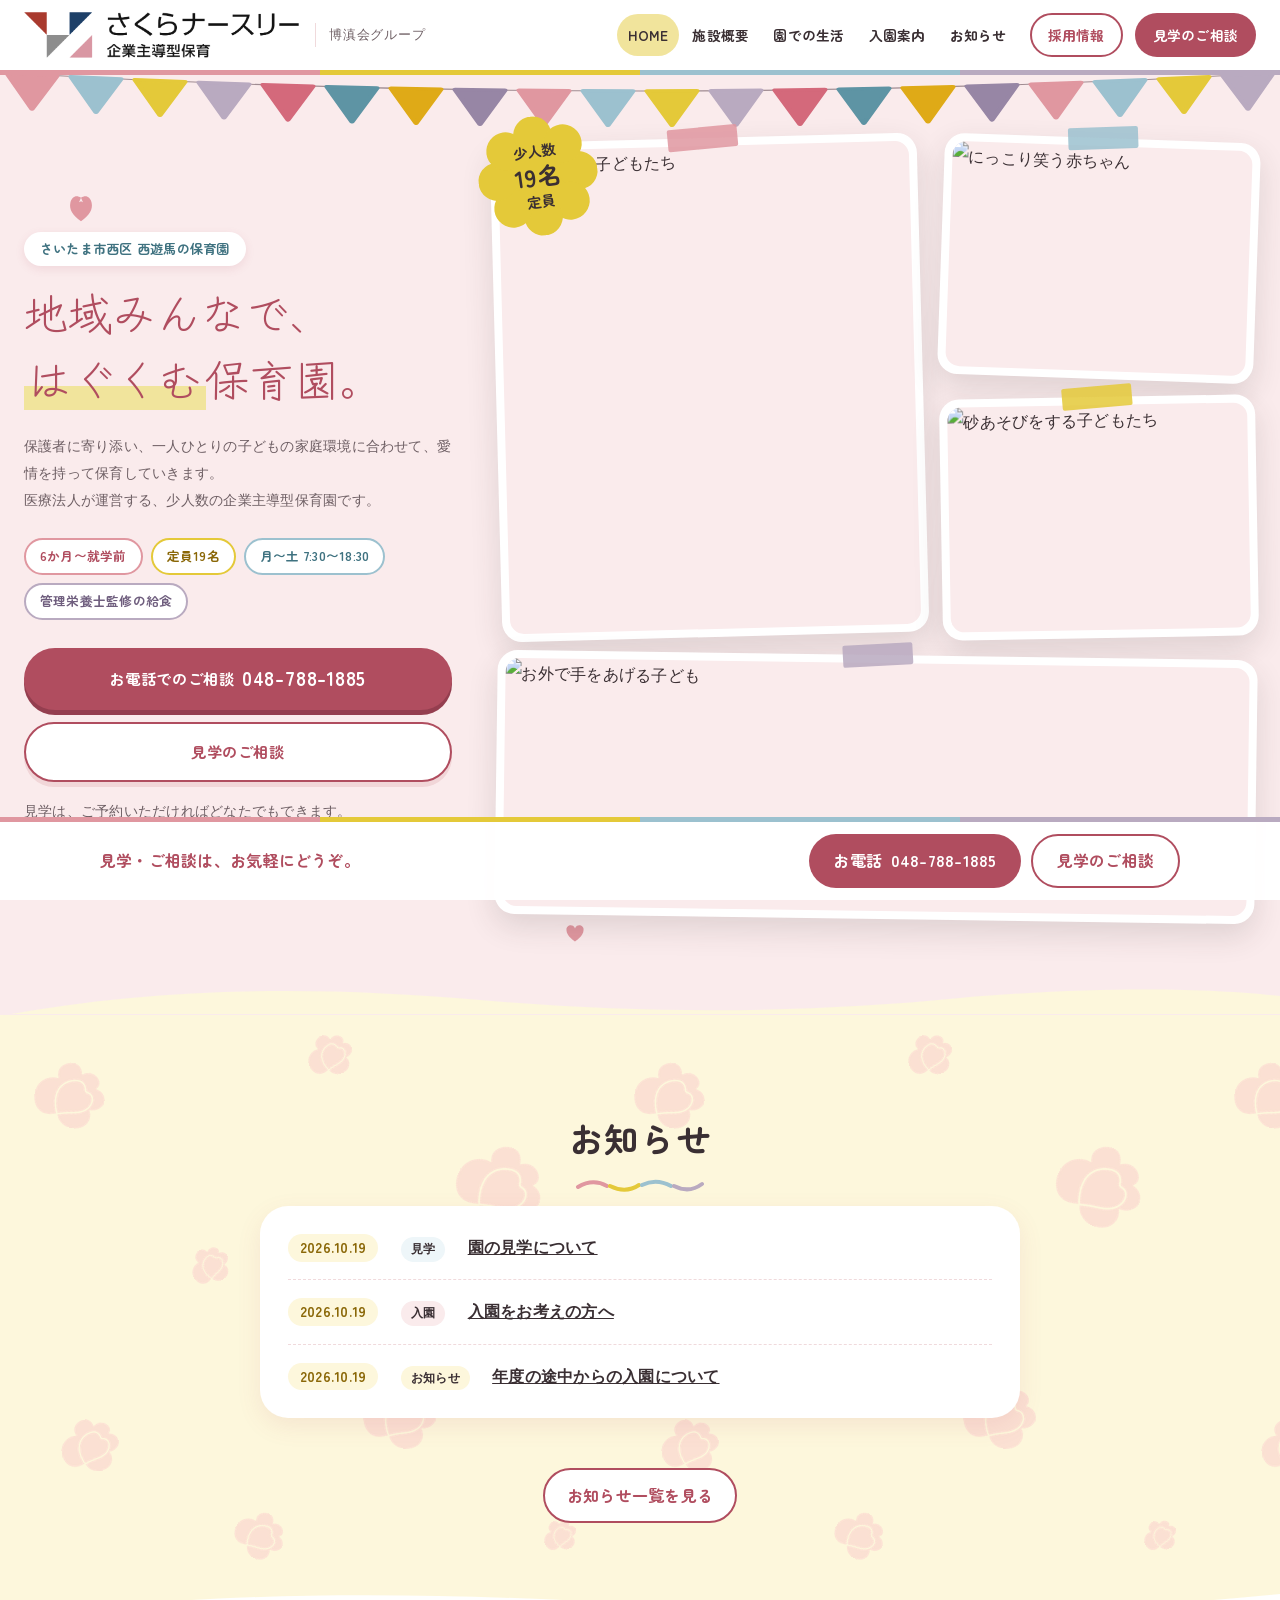
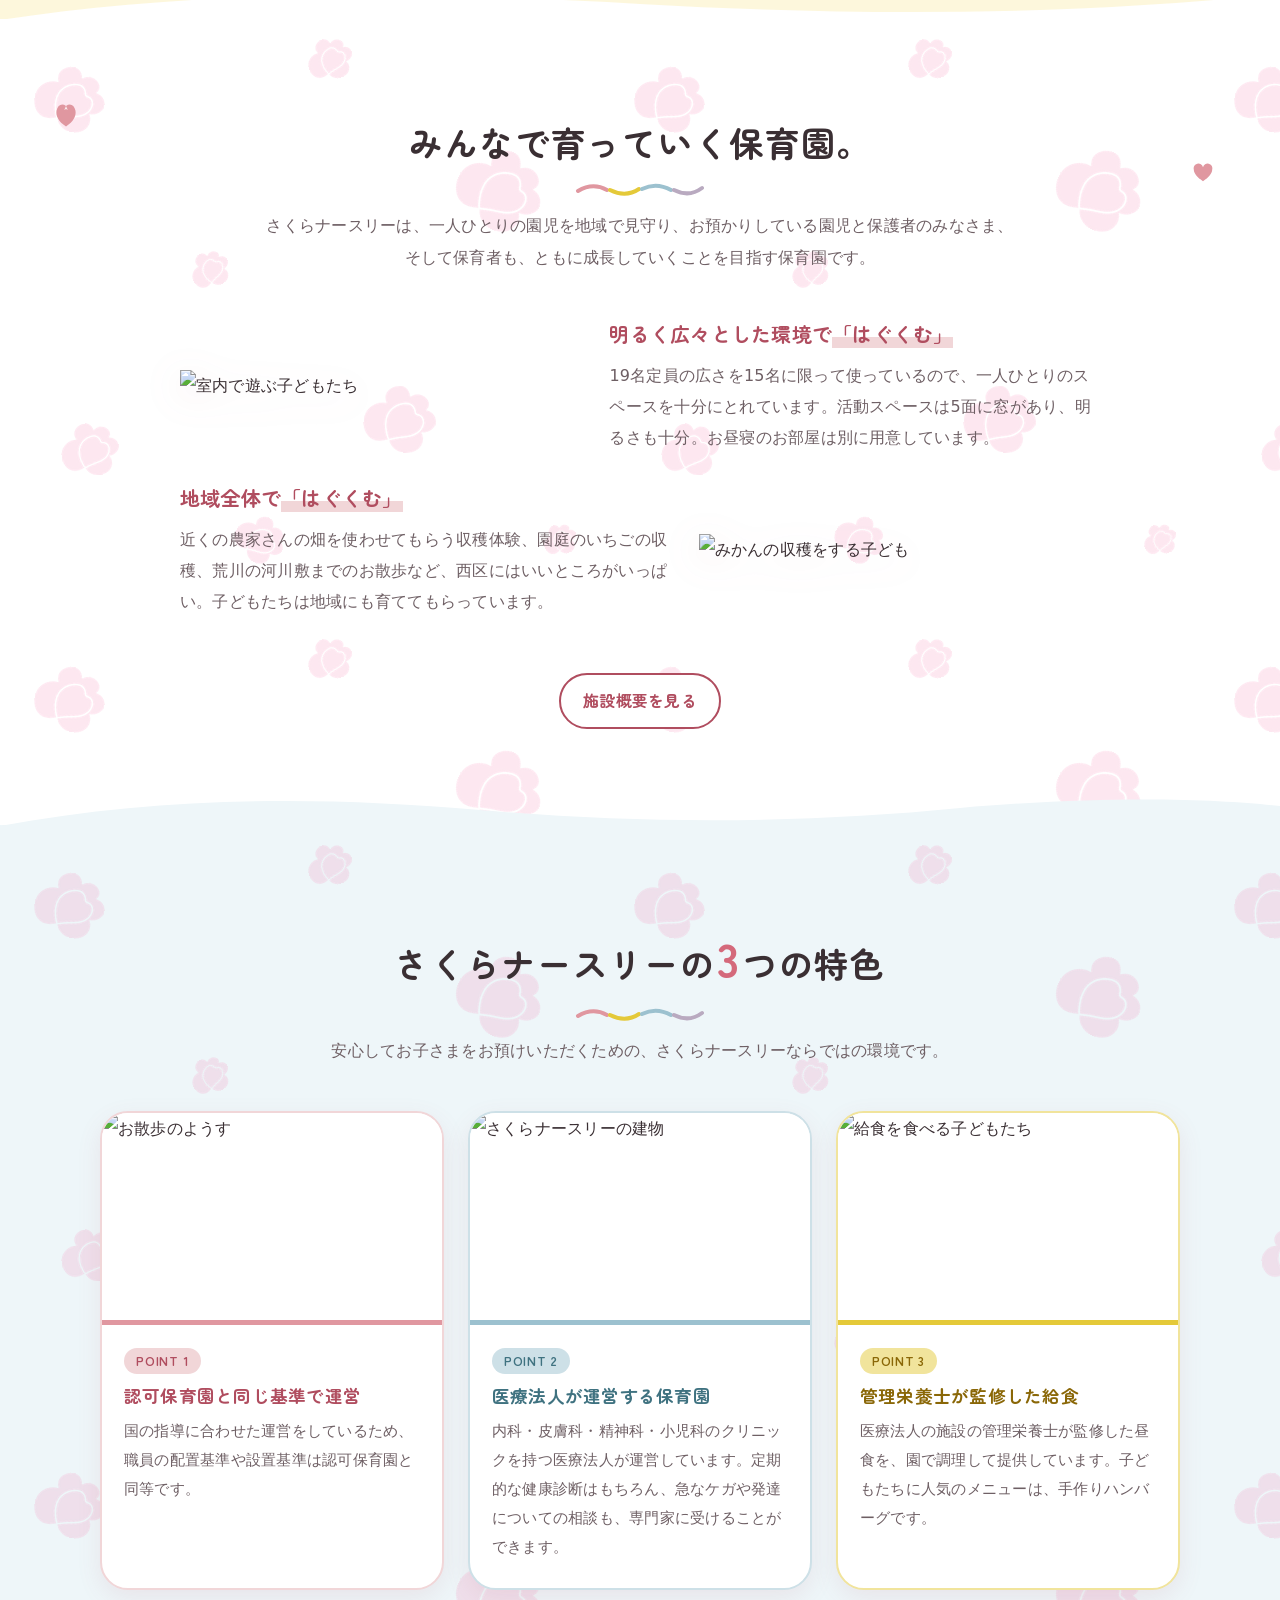
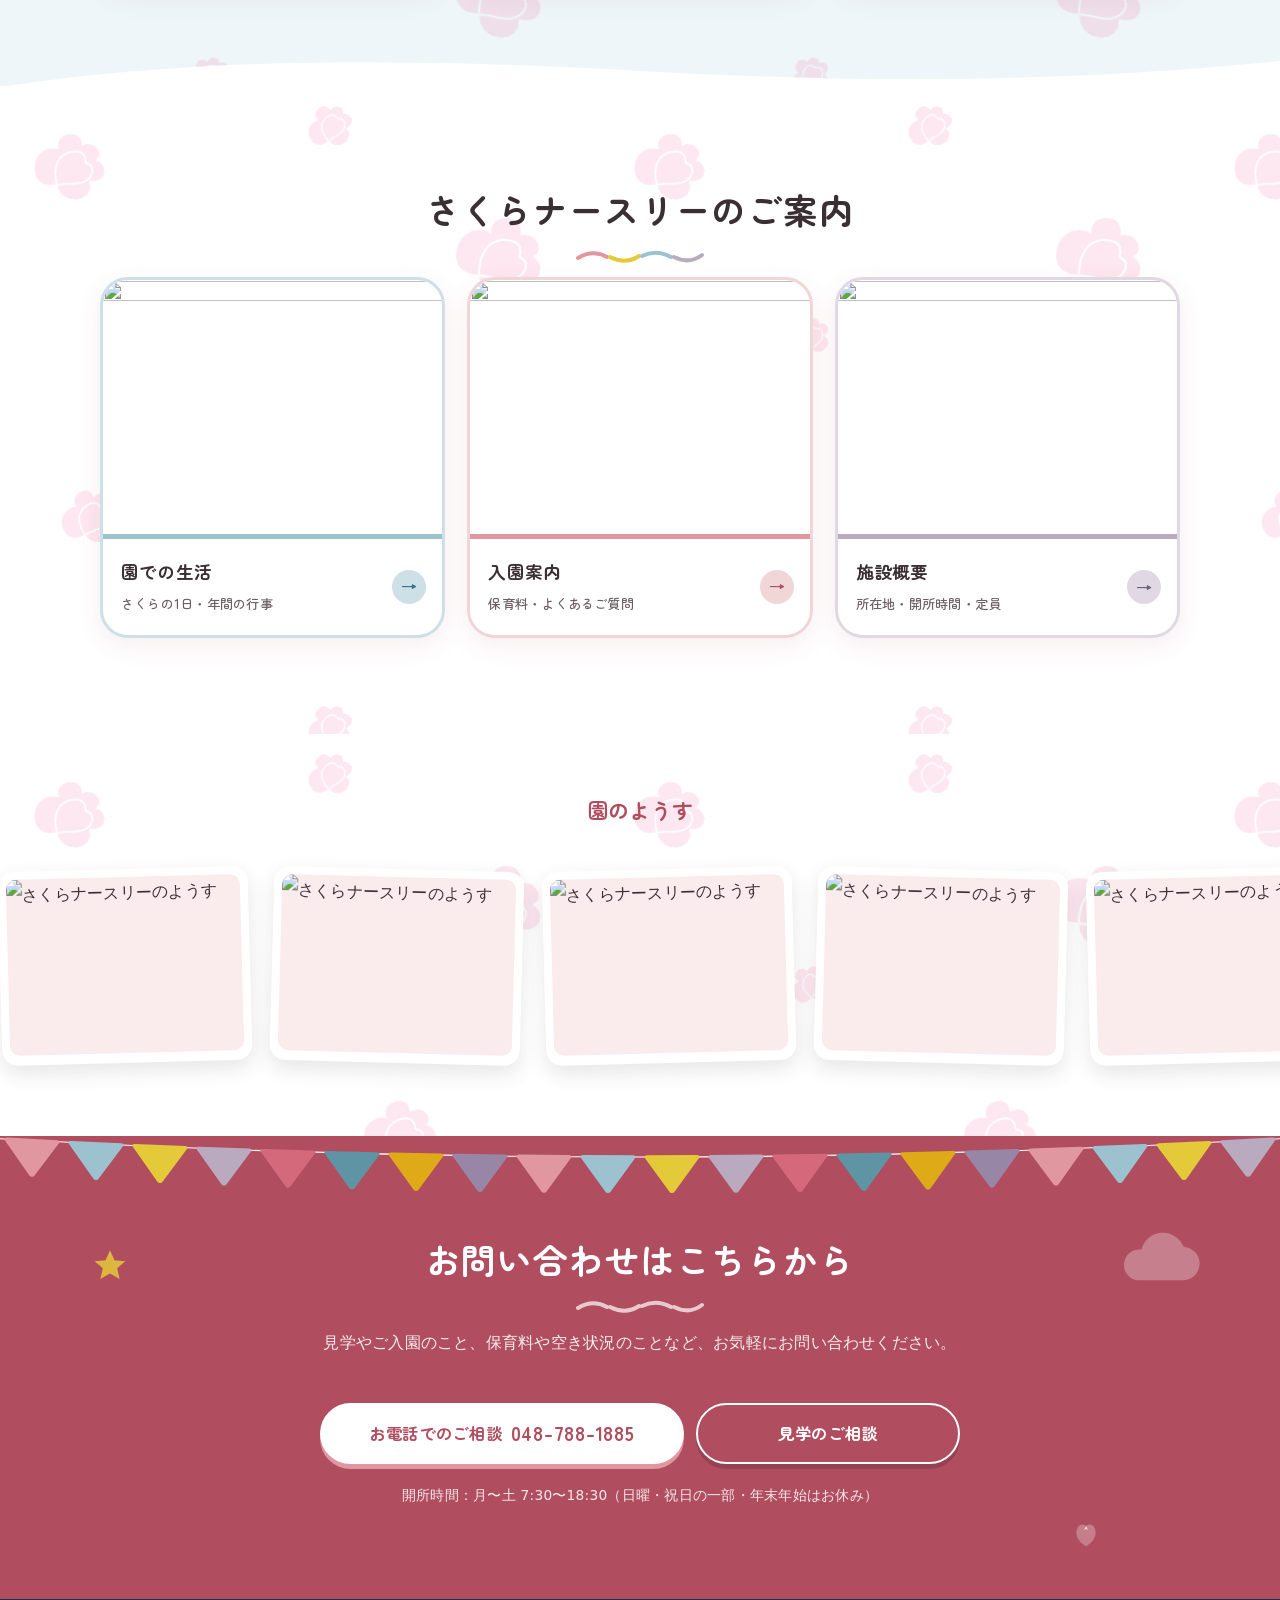
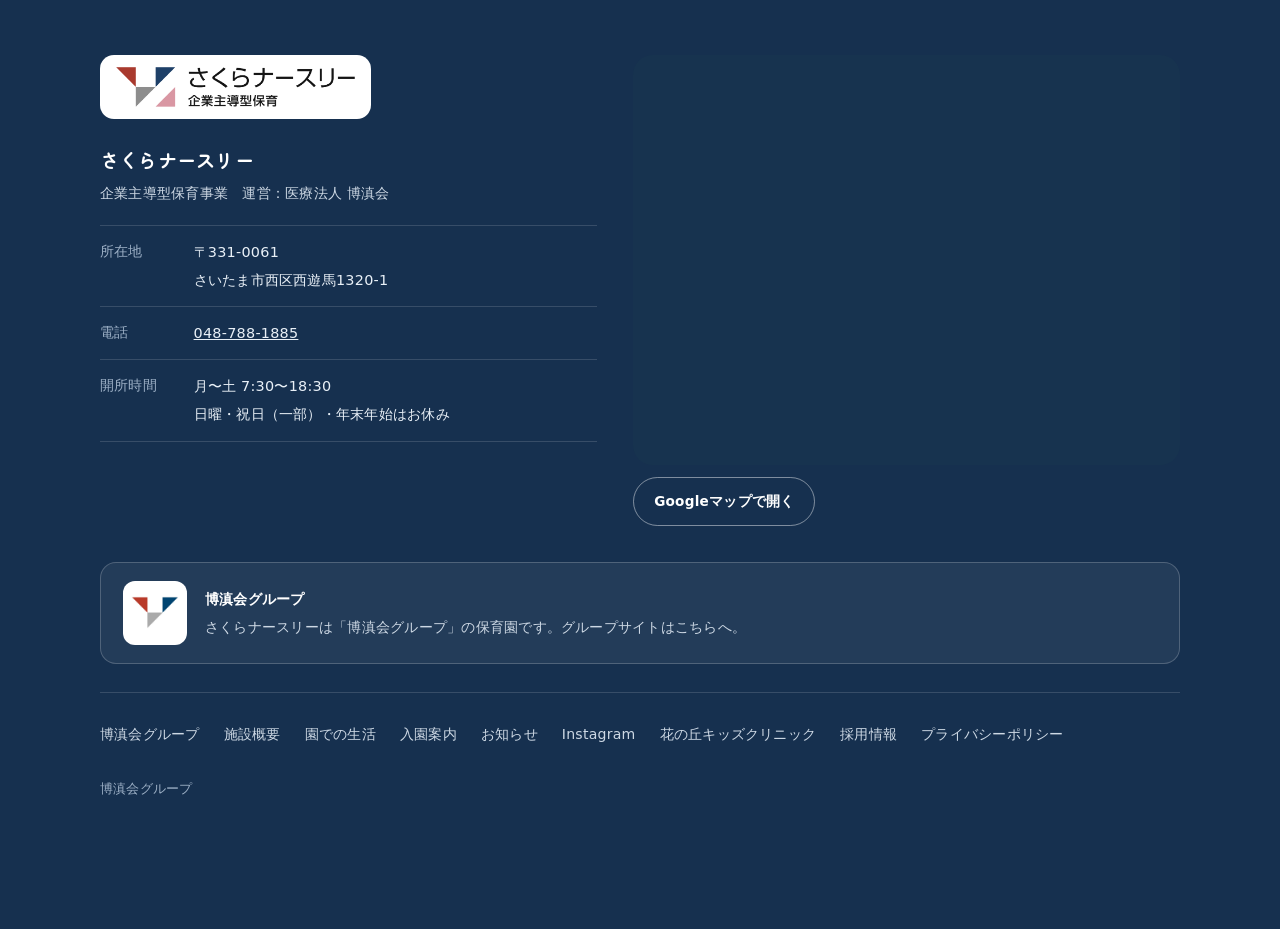
==== index.html @ 680f25be "Add files via upload" ====
﻿<!DOCTYPE html>
<html lang="ja">
<head>
<meta charset="UTF-8">
<meta name="viewport" content="width=device-width, initial-scale=1">
<title>さくらナースリー｜さいたま市西区の企業主導型保育園｜博滇会グループ</title>
<!-- ★お試し公開のあいだは検索結果に出ないようにしています。本番公開のときはこの1行を削除してください★ -->
<meta name="robots" content="noindex,nofollow">
<meta name="description" content="さくらナースリー（さいたま市西区西遊馬）は、博滇会グループが運営する企業主導型保育園です。6か月から就学前まで、定員19名。月〜土 7:30〜18:30。見学はどなたでも受け付けています。">
<link rel="preconnect" href="https://fonts.googleapis.com">
<link rel="preconnect" href="https://fonts.gstatic.com" crossorigin>
<link href="https://fonts.googleapis.com/css2?family=Zen+Maru+Gothic:wght@500;700&display=swap" rel="stylesheet">
<link href="https://fonts.googleapis.com/css2?family=Zen+Kurenaido&display=swap&text=%E3%80%81%E3%80%82%E3%81%8F%E3%81%90%E3%81%A7%E3%81%AA%E3%81%AF%E3%81%BF%E3%82%80%E3%82%93%E4%BF%9D%E5%9C%92%E5%9C%B0%E5%9F%9F%E8%82%B2" rel="stylesheet">
<link rel="stylesheet" href="style.css?v=20261019">
</head>
<body>
<!--
  さくらナースリー（博滇会グループ）　5ページ版　2026-10-19
  中身は博滇会サイトの今のページ（hakushinkai.jp/facilities/sakura/）を移しています。
  デザインは西遊馬保育園のリニューアル版と同じ作りです。
  ★写真は今の博滇会サイトのアドレスのまま読み込んでいます。
  ★1枚目の一行「地域みんなで、はぐくむ保育園。」は案です。
-->
<svg width="0" height="0" style="position:absolute" aria-hidden="true">
  <defs>
    <symbol id="i-star" viewBox="0 0 24 24"><path d="M12 2.5l2.7 6 6.5.6-4.9 4.3 1.5 6.4L12 16.5l-5.8 3.3 1.5-6.4-4.9-4.3 6.5-.6z" fill="currentColor"/></symbol>
    <symbol id="i-heart" viewBox="0 0 24 24"><path d="M12 20.5S3.5 15.2 3.5 9.6A4.3 4.3 0 0 1 12 7.5a4.3 4.3 0 0 1 8.5 2.1c0 5.6-8.5 10.9-8.5 10.9z" fill="currentColor"/></symbol>
    <symbol id="i-cloud" viewBox="0 0 48 28"><path d="M13 26h24a9 9 0 0 0 .8-18A12 12 0 0 0 15 9.5 8.3 8.3 0 0 0 13 26z" fill="currentColor"/></symbol>
    <symbol id="i-petal" viewBox="0 0 24 24"><path d="M12 22C6 18 3.5 13.5 4.5 9 5.4 5 8.5 3 12 5.5 15.5 3 18.6 5 19.5 9c1 4.5-1.5 9-7.5 13z" fill="currentColor"/><path d="M12 5.5l-1.4 3.2L12 8l1.4.7z" fill="#fff" opacity=".8"/></symbol>
    <symbol id="kid" viewBox="0 0 40 70"><ellipse cx="20" cy="49" rx="11" ry="13" fill="currentColor"/><ellipse cx="9.5" cy="44" rx="3.2" ry="6" fill="currentColor" transform="rotate(25 9.5 44)"/><ellipse cx="30.5" cy="44" rx="3.2" ry="6" fill="currentColor" transform="rotate(-25 30.5 44)"/><ellipse cx="15" cy="64" rx="4" ry="3.6" fill="#f6d8c4"/><ellipse cx="25" cy="64" rx="4" ry="3.6" fill="#f6d8c4"/><circle cx="20" cy="20" r="13" fill="#fbe3d1"/><path d="M7 19c0-8 6-13 13-13s13 5 13 13c-3-3-6-5-9-5-1 2-4 3-8 3-4 0-7 1-9 2z" fill="#a9724a"/><circle cx="15.5" cy="22" r="1.5" fill="#4a3a35"/><circle cx="24.5" cy="22" r="1.5" fill="#4a3a35"/><ellipse cx="12.5" cy="26" rx="2.4" ry="1.6" fill="#f3a5a5" opacity=".75"/><ellipse cx="27.5" cy="26" rx="2.4" ry="1.6" fill="#f3a5a5" opacity=".75"/><path d="M18 26.5q2 1.6 4 0" stroke="#c4705e" stroke-width="1.1" fill="none" stroke-linecap="round"/></symbol>
  </defs>
</svg>
<header class="header">
  <a class="header__id" href="index.html">
    <img class="header__logoimg" src="logo-sakura.png" alt="さくらナースリー 企業主導型保育" width="856" height="143">
    <span class="group header__grp">博滇会グループ</span>
  </a>
  <nav class="gn" aria-label="サイトのご案内">
    <ul class="gn__list" id="gn-list"><li><a class="gn__a is-cur" href="index.html" aria-current="page">HOME</a></li><li><a class="gn__a" href="about.html">施設概要</a></li><li><a class="gn__a" href="life.html">園での生活</a></li><li><a class="gn__a" href="guide.html">入園案内</a></li><li><a class="gn__a" href="news.html">お知らせ</a></li></ul>
    <!-- ▼法人の採用サイト（うしろの ?utm_... は消さないでください） -->
    <a class="gn__recruit" id="btn-recruit-header" href="https://arwrk.net/recruit/hakushinkai?utm_source=sakura-nursery&amp;utm_medium=site&amp;utm_campaign=recruit" target="_blank" rel="noopener">採用情報</a>
    <a class="gnav__cta gn__cta" id="btn-visit-header" href="https://hakushinkai.jp/contact/?from=sakura-nursery&amp;place=header">見学のご相談</a>
    <button class="gn__toggle" type="button" aria-expanded="false" aria-controls="gn-list" aria-label="メニューを開く">
      <span class="gn__bars" aria-hidden="true"><span></span><span></span><span></span></span><span class="gn__togtxt">メニュー</span>
    </button>
  </nav>
</header>
<!-- ===== 1枚目 ===== -->
<main class="fv dots wave-bottom pink-sec">
  <div class="bunting" aria-hidden="true"></div>
  <span class="float float--a" style="width:34px;height:34px;left:5%;top:120px;color:var(--pink2)" aria-hidden="true"><svg><use href="#i-petal"/></svg></span>
  <span class="float float--b" style="width:80px;height:46px;right:6%;top:90px;color:#fff" aria-hidden="true"><svg><use href="#i-cloud"/></svg></span>
  <span class="float float--a" style="width:24px;height:24px;left:44%;bottom:70px;color:var(--pink2)" aria-hidden="true"><svg><use href="#i-heart"/></svg></span>
  <span class="float float--b" style="width:22px;height:22px;right:3%;bottom:120px;color:var(--yel1)" aria-hidden="true"><svg><use href="#i-star"/></svg></span>

  <div class="fv__grid">
    <div class="fv__copy">
      <h1 class="sr-only">さくらナースリー（さいたま市西区）｜博滇会グループの企業主導型保育園</h1>
      <span class="fv__place">さいたま市西区 西遊馬の保育園</span>
      <!-- ★見せ場の一行（案）★ -->
      <p class="lead" aria-hidden="true"><span>地域みんなで、</span><span><em>はぐくむ</em></span><span>保育園。</span></p>
      <p class="fv__text">保護者に寄り添い、一人ひとりの子どもの家庭環境に合わせて、愛情を持って保育していきます。<br>医療法人が運営する、少人数の企業主導型保育園です。</p>
      <ul class="tags">
        <li>6か月〜就学前</li>
        <li>定員19名</li>
        <li>月〜土 7:30〜18:30</li>
        <li>管理栄養士監修の給食</li>
      </ul>
      <div class="actions">
        <a class="btn btn--tel" id="btn-tel" href="tel:0487881885"><span>お電話でのご相談</span><span class="num-t">048-788-1885</span></a>
        <a class="btn btn--visit" id="btn-visit" href="https://hakushinkai.jp/contact/?from=sakura-nursery&amp;place=fv"><span>見学のご相談</span></a>
      </div>
      <p class="fv__note">見学は、ご予約いただければどなたでもできます。</p>
    </div>

    <div class="fv__photo">
      <span class="fv__badge" aria-hidden="true"><span>少人数<b>19名</b>定員</span></span>
      <div class="collage">
        <figure class="pic c-a"><img src="https://hakushinkai.jp/wp-content/themes/hakushinkai/inc/images/slider3.jpg" alt="仲よく遊ぶ子どもたち"></figure>
        <figure class="pic c-b"><img src="https://hakushinkai.jp/wp-content/themes/hakushinkai/inc/images/slider2.jpg" alt="にっこり笑う赤ちゃん"></figure>
        <figure class="pic c-c"><img src="https://hakushinkai.jp/wp-content/themes/hakushinkai/inc/images/slider6.jpg" alt="砂あそびをする子どもたち"></figure>
        <figure class="pic c-d"><img src="https://hakushinkai.jp/wp-content/themes/hakushinkai/inc/images/slider5.jpg" alt="お外で手をあげる子ども"></figure>
      </div>
    </div>
  </div>
</main>

<!-- ===== お知らせ ===== -->
<section class="section section--pink dots wave-top tint-yel yel-sec" aria-labelledby="news-title">
  <div class="wrap">
    <h2 class="h2" id="news-title">お知らせ</h2>
    <ul class="news"><li><time>2026.10.19</time><span class="news__cat k-sky">見学</span><a href="news.html#n-kengaku">園の見学について</a></li><li><time>2026.10.19</time><span class="news__cat k-pink">入園</span><a href="news.html#n-nyuen">入園をお考えの方へ</a></li><li><time>2026.10.19</time><span class="news__cat k-yel">お知らせ</span><a href="news.html#n-tochu">年度の途中からの入園について</a></li></ul>
    <p class="center" style="margin-top:2em"><a class="linkbtn" href="news.html">お知らせ一覧を見る</a></p>
  </div>
</section>

<!-- ===== 当園について（ひとこと） ===== -->
<section class="section section--white wave-top white-sec" aria-labelledby="about-title">
  <span class="float float--a" style="width:30px;height:30px;left:4%;top:80px;color:var(--pink2)" aria-hidden="true"><svg><use href="#i-petal"/></svg></span>
  <span class="float float--b" style="width:26px;height:26px;right:5%;top:140px" aria-hidden="true"><svg><use href="#i-heart"/></svg></span>
  <div class="wrap">
    <h2 class="h2" id="about-title"><span>みんなで</span><span>育っていく保育園。</span></h2>
    <p class="lede">さくらナースリーは、一人ひとりの園児を地域で見守り、お預かりしている園児と保護者のみなさま、そして保育者も、ともに成長していくことを目指す保育園です。</p>
    <div class="hagu">
      <div class="hagu__item">
        <div class="hagu__pic"><img src="https://hakushinkai.jp/wp-content/themes/hakushinkai/inc/images/abd1.png" alt="室内で遊ぶ子どもたち" loading="lazy"></div>
        <div class="hagu__body"><h3>明るく広々とした環境で<em>「はぐくむ」</em></h3><p>19名定員の広さを15名に限って使っているので、一人ひとりのスペースを十分にとれています。活動スペースは5面に窓があり、明るさも十分。お昼寝のお部屋は別に用意しています。</p></div>
      </div>
      <div class="hagu__item">
        <div class="hagu__pic"><img src="https://hakushinkai.jp/wp-content/themes/hakushinkai/inc/images/abd2.png" alt="みかんの収穫をする子ども" loading="lazy"></div>
        <div class="hagu__body"><h3>地域全体で<em>「はぐくむ」</em></h3><p>近くの農家さんの畑を使わせてもらう収穫体験、園庭のいちごの収穫、荒川の河川敷までのお散歩など、西区にはいいところがいっぱい。子どもたちは地域にも育ててもらっています。</p></div>
      </div>
    </div>
    <p class="center" style="margin-top:2.4em"><a class="linkbtn" href="about.html">施設概要を見る</a></p>
  </div>
</section>

<!-- ===== さくらの特色 ===== -->
<section class="section section--pink dots wave-top tint-sky sky-sec" aria-labelledby="feature-title">
  <div class="wrap">
    <h2 class="h2" id="feature-title"><span>さくらナースリーの</span><span><span class="num">3</span>つの特色</span></h2>
    <p class="lede">安心してお子さまをお預けいただくための、さくらナースリーならではの環境です。</p>
    <div class="features features--3">
      <article class="fcard k-pink">
        <div class="fcard__pic"><img src="https://hakushinkai.jp/wp-content/themes/hakushinkai/inc/images/f1.png" alt="お散歩のようす" loading="lazy"></div>
        <div class="fcard__body"><span class="fcard__pt">POINT 1</span><h3>認可保育園と同じ基準で運営</h3><p>国の指導に合わせた運営をしているため、職員の配置基準や設置基準は認可保育園と同等です。</p></div>
      </article>
      <article class="fcard k-sky">
        <div class="fcard__pic"><img src="https://hakushinkai.jp/wp-content/themes/hakushinkai/inc/images/f2.png" alt="さくらナースリーの建物" loading="lazy"></div>
        <div class="fcard__body"><span class="fcard__pt">POINT 2</span><h3>医療法人が運営する保育園</h3><p>内科・皮膚科・精神科・小児科のクリニックを持つ医療法人が運営しています。定期的な健康診断はもちろん、急なケガや発達についての相談も、専門家に受けることができます。</p></div>
      </article>
      <article class="fcard k-yel">
        <div class="fcard__pic"><img src="https://hakushinkai.jp/wp-content/themes/hakushinkai/inc/images/f3.png" alt="給食を食べる子どもたち" loading="lazy"></div>
        <div class="fcard__body"><span class="fcard__pt">POINT 3</span><h3>管理栄養士が監修した給食</h3><p>医療法人の施設の管理栄養士が監修した昼食を、園で調理して提供しています。子どもたちに人気のメニューは、手作りハンバーグです。</p></div>
      </article>
    </div>
  </div>
</section>

<!-- ===== 各ページへの入口 ===== -->
<section class="section section--white wave-top white-sec" aria-labelledby="tiles-title">
  <div class="wrap">
    <h2 class="h2" id="tiles-title"><span>さくらナースリーの</span><span>ご案内</span></h2>
    <div class="tiles">
      <a class="tile k-sky" href="life.html"><img src="https://hakushinkai.jp/wp-content/themes/hakushinkai/inc/images/Rectangle%2062.png" alt="" loading="lazy"><span class="tile__t">園での生活<small>さくらの1日・年間の行事</small></span></a>
      <a class="tile k-pink" href="guide.html"><img src="https://hakushinkai.jp/wp-content/themes/hakushinkai/inc/images/Rectangle%2045.png" alt="" loading="lazy"><span class="tile__t">入園案内<small>保育料・よくあるご質問</small></span></a>
      <a class="tile k-pur" href="about.html"><img src="https://hakushinkai.jp/wp-content/themes/hakushinkai/inc/images/slider1.jpg" alt="" loading="lazy"><span class="tile__t">施設概要<small>所在地・開所時間・定員</small></span></a>
    </div>
  </div>
</section>

<!-- ===== 園のようす（写真が流れる帯） ===== -->
<section class="strip strip--nocap" aria-label="園のようす">
  <h2 class="strip__ttl">園のようす</h2>
  <div class="strip__track"><figure class="strip__item"><img src="https://hakushinkai.jp/wp-content/themes/hakushinkai/inc/images/Rectangle%2044.png" alt="さくらナースリーのようす" loading="lazy"></figure><figure class="strip__item"><img src="https://hakushinkai.jp/wp-content/themes/hakushinkai/inc/images/Rectangle%2045.png" alt="さくらナースリーのようす" loading="lazy"></figure><figure class="strip__item"><img src="https://hakushinkai.jp/wp-content/themes/hakushinkai/inc/images/Rectangle%2046.png" alt="さくらナースリーのようす" loading="lazy"></figure><figure class="strip__item"><img src="https://hakushinkai.jp/wp-content/themes/hakushinkai/inc/images/Rectangle%2047.png" alt="さくらナースリーのようす" loading="lazy"></figure><figure class="strip__item"><img src="https://hakushinkai.jp/wp-content/themes/hakushinkai/inc/images/Rectangle%2048.png" alt="さくらナースリーのようす" loading="lazy"></figure><figure class="strip__item"><img src="https://hakushinkai.jp/wp-content/themes/hakushinkai/inc/images/Rectangle%2049.png" alt="さくらナースリーのようす" loading="lazy"></figure><figure class="strip__item"><img src="https://hakushinkai.jp/wp-content/themes/hakushinkai/inc/images/Rectangle%2051.png" alt="さくらナースリーのようす" loading="lazy"></figure><figure class="strip__item"><img src="https://hakushinkai.jp/wp-content/themes/hakushinkai/inc/images/Rectangle%2052.png" alt="さくらナースリーのようす" loading="lazy"></figure><figure class="strip__item"><img src="https://hakushinkai.jp/wp-content/themes/hakushinkai/inc/images/Rectangle%2053.png" alt="さくらナースリーのようす" loading="lazy"></figure><figure class="strip__item"><img src="https://hakushinkai.jp/wp-content/themes/hakushinkai/inc/images/Rectangle%2054.png" alt="さくらナースリーのようす" loading="lazy"></figure><figure class="strip__item"><img src="https://hakushinkai.jp/wp-content/themes/hakushinkai/inc/images/Rectangle%2055.png" alt="さくらナースリーのようす" loading="lazy"></figure><figure class="strip__item"><img src="https://hakushinkai.jp/wp-content/themes/hakushinkai/inc/images/Rectangle%2056.png" alt="さくらナースリーのようす" loading="lazy"></figure><figure class="strip__item"><img src="https://hakushinkai.jp/wp-content/themes/hakushinkai/inc/images/Rectangle%2057.png" alt="さくらナースリーのようす" loading="lazy"></figure><figure class="strip__item"><img src="https://hakushinkai.jp/wp-content/themes/hakushinkai/inc/images/Rectangle%2058.png" alt="さくらナースリーのようす" loading="lazy"></figure><figure class="strip__item"><img src="https://hakushinkai.jp/wp-content/themes/hakushinkai/inc/images/Rectangle%2059.png" alt="さくらナースリーのようす" loading="lazy"></figure><figure class="strip__item"><img src="https://hakushinkai.jp/wp-content/themes/hakushinkai/inc/images/Rectangle%2060.png" alt="さくらナースリーのようす" loading="lazy"></figure><figure class="strip__item"><img src="https://hakushinkai.jp/wp-content/themes/hakushinkai/inc/images/Rectangle%2061.png" alt="さくらナースリーのようす" loading="lazy"></figure><figure class="strip__item"><img src="https://hakushinkai.jp/wp-content/themes/hakushinkai/inc/images/Rectangle%2062.png" alt="さくらナースリーのようす" loading="lazy"></figure><div class="strip__dup" aria-hidden="true"><figure class="strip__item"><img src="https://hakushinkai.jp/wp-content/themes/hakushinkai/inc/images/Rectangle%2044.png" alt="" aria-hidden="true" loading="lazy"></figure><figure class="strip__item"><img src="https://hakushinkai.jp/wp-content/themes/hakushinkai/inc/images/Rectangle%2045.png" alt="" aria-hidden="true" loading="lazy"></figure><figure class="strip__item"><img src="https://hakushinkai.jp/wp-content/themes/hakushinkai/inc/images/Rectangle%2046.png" alt="" aria-hidden="true" loading="lazy"></figure><figure class="strip__item"><img src="https://hakushinkai.jp/wp-content/themes/hakushinkai/inc/images/Rectangle%2047.png" alt="" aria-hidden="true" loading="lazy"></figure><figure class="strip__item"><img src="https://hakushinkai.jp/wp-content/themes/hakushinkai/inc/images/Rectangle%2048.png" alt="" aria-hidden="true" loading="lazy"></figure><figure class="strip__item"><img src="https://hakushinkai.jp/wp-content/themes/hakushinkai/inc/images/Rectangle%2049.png" alt="" aria-hidden="true" loading="lazy"></figure><figure class="strip__item"><img src="https://hakushinkai.jp/wp-content/themes/hakushinkai/inc/images/Rectangle%2051.png" alt="" aria-hidden="true" loading="lazy"></figure><figure class="strip__item"><img src="https://hakushinkai.jp/wp-content/themes/hakushinkai/inc/images/Rectangle%2052.png" alt="" aria-hidden="true" loading="lazy"></figure><figure class="strip__item"><img src="https://hakushinkai.jp/wp-content/themes/hakushinkai/inc/images/Rectangle%2053.png" alt="" aria-hidden="true" loading="lazy"></figure><figure class="strip__item"><img src="https://hakushinkai.jp/wp-content/themes/hakushinkai/inc/images/Rectangle%2054.png" alt="" aria-hidden="true" loading="lazy"></figure><figure class="strip__item"><img src="https://hakushinkai.jp/wp-content/themes/hakushinkai/inc/images/Rectangle%2055.png" alt="" aria-hidden="true" loading="lazy"></figure><figure class="strip__item"><img src="https://hakushinkai.jp/wp-content/themes/hakushinkai/inc/images/Rectangle%2056.png" alt="" aria-hidden="true" loading="lazy"></figure><figure class="strip__item"><img src="https://hakushinkai.jp/wp-content/themes/hakushinkai/inc/images/Rectangle%2057.png" alt="" aria-hidden="true" loading="lazy"></figure><figure class="strip__item"><img src="https://hakushinkai.jp/wp-content/themes/hakushinkai/inc/images/Rectangle%2058.png" alt="" aria-hidden="true" loading="lazy"></figure><figure class="strip__item"><img src="https://hakushinkai.jp/wp-content/themes/hakushinkai/inc/images/Rectangle%2059.png" alt="" aria-hidden="true" loading="lazy"></figure><figure class="strip__item"><img src="https://hakushinkai.jp/wp-content/themes/hakushinkai/inc/images/Rectangle%2060.png" alt="" aria-hidden="true" loading="lazy"></figure><figure class="strip__item"><img src="https://hakushinkai.jp/wp-content/themes/hakushinkai/inc/images/Rectangle%2061.png" alt="" aria-hidden="true" loading="lazy"></figure><figure class="strip__item"><img src="https://hakushinkai.jp/wp-content/themes/hakushinkai/inc/images/Rectangle%2062.png" alt="" aria-hidden="true" loading="lazy"></figure></div></div>
</section>
<!-- ===== 最後のご相談 ===== -->
<section class="cta" aria-labelledby="cta-title">
  <div class="bunting" aria-hidden="true"></div>
  <span class="float float--a is-yel" style="width:40px;height:40px;left:7%;top:110px" aria-hidden="true"><svg><use href="#i-star"/></svg></span>
  <span class="float float--b" style="width:90px;height:52px;right:6%;top:96px" aria-hidden="true"><svg><use href="#i-cloud"/></svg></span>
  <span class="float float--a" style="width:30px;height:30px;right:14%;bottom:50px" aria-hidden="true"><svg><use href="#i-petal"/></svg></span>
  <div class="wrap">
    <h2 class="h2" id="cta-title"><span>お問い合わせは</span><span>こちらから</span></h2>
    <p class="lede" style="text-align:center">見学やご入園のこと、保育料や空き状況のことなど、お気軽にお問い合わせください。</p>
    <div class="actions">
      <a class="btn btn--tel" id="btn-tel-2" href="tel:0487881885"><span>お電話でのご相談</span><span class="num-t">048-788-1885</span></a>
      <a class="btn btn--visit" id="btn-visit-2" href="https://hakushinkai.jp/contact/?from=sakura-nursery&amp;place=cta"><span>見学のご相談</span></a>
    </div>
    <p class="note">開所時間：月〜土 7:30〜18:30（日曜・祝日の一部・年末年始はお休み）</p>
  </div>
</section>
<!-- ===== フッター ===== -->
<footer class="footer">
  <div class="wrap footer__grid">
    <div>
      <span class="footer__logo"><img src="logo-sakura.png" alt="さくらナースリー 企業主導型保育" width="856" height="143" loading="lazy"></span>
      <span class="name">さくらナースリー</span>
      <span class="name-sub">企業主導型保育事業　運営：医療法人 博滇会</span>
      <dl class="access">
        <div><dt>所在地</dt><dd>〒331-0061<br>さいたま市西区西遊馬1320-1</dd></div>
        <div><dt>電話</dt><dd><a href="tel:0487881885">048-788-1885</a></dd></div>
        <div><dt>開所時間</dt><dd>月〜土 7:30〜18:30<br>日曜・祝日（一部）・年末年始はお休み</dd></div>
      </dl>
    </div>
    <div>
      <iframe src="https://maps.google.com/maps?q=%E5%9F%BC%E7%8E%89%E7%9C%8C%E3%81%95%E3%81%84%E3%81%9F%E3%81%BE%E5%B8%82%E8%A5%BF%E5%8C%BA%E8%A5%BF%E9%81%8A%E9%A6%AC1320-1&amp;z=16&amp;output=embed" title="さくらナースリーの地図" loading="lazy" referrerpolicy="no-referrer-when-downgrade"></iframe>
      <a class="map-link" id="btn-map" href="https://www.google.com/maps/search/?api=1&amp;query=%E5%9F%BC%E7%8E%89%E7%9C%8C%E3%81%95%E3%81%84%E3%81%9F%E3%81%BE%E5%B8%82%E8%A5%BF%E5%8C%BA%E8%A5%BF%E9%81%8A%E9%A6%AC1320-1" target="_blank" rel="noopener">Googleマップで開く</a>
    </div>
  </div>
  <div class="wrap">
    <a class="orgcard" id="btn-org" href="https://hakushinkai.jp/" target="_blank" rel="noopener">
      <span class="orgcard__logo" style="width:64px;height:64px;padding:8px;flex:none;display:flex;align-items:center;justify-content:center;background:#fff;border-radius:12px;overflow:hidden"><img src="logo-hakushinkai.png" alt="博滇会グループのマーク" width="240" height="164" style="width:100%;height:auto;max-height:100%;object-fit:contain;display:block"></span>
      <span><strong>博滇会グループ</strong><small>さくらナースリーは「博滇会グループ」の保育園です。グループサイトはこちらへ。</small></span>
    </a>
  </div>
  <nav class="wrap footer__links" aria-label="関連リンク">
    <a href="https://hakushinkai.jp/">博滇会グループ</a>
    <a href="about.html">施設概要</a><a href="life.html">園での生活</a><a href="guide.html">入園案内</a><a href="news.html">お知らせ</a>
    <a href="https://www.instagram.com/sakura.nursery1/" target="_blank" rel="noopener">Instagram</a>
    <a href="https://hakushinkai.jp/facilities/hananookakidsclinic/">花の丘キッズクリニック</a>
    <a id="btn-recruit-footer" href="https://arwrk.net/recruit/hakushinkai?utm_source=sakura-nursery&amp;utm_medium=site&amp;utm_campaign=recruit" target="_blank" rel="noopener">採用情報</a>
    <a href="https://hakushinkai.jp/privacy-policy/">プライバシーポリシー</a>
  </nav>
  <p class="wrap group">博滇会グループ</p>
</footer>

<!-- ===== 画面下のお問い合わせバー ===== -->
<div class="callbar">
  <div class="callbar__inner">
    <p class="callbar__msg">見学・ご相談は、お気軽にどうぞ。</p>
    <div class="callbar__btns">
      <a class="cbtn cbtn--tel" id="btn-tel-bar" href="tel:0487881885"><span class="only-sp">電話する</span><span class="only-pc">お電話&nbsp;&nbsp;048-788-1885</span></a>
      <a class="cbtn cbtn--visit" id="btn-visit-bar" href="https://hakushinkai.jp/contact/?from=sakura-nursery&amp;place=bar"><span class="only-sp">見学・相談</span><span class="only-pc">見学のご相談</span></a>
    </div>
  </div>
</div>

<script>
/* 画面下のバーを、1枚目のボタンと最後のご相談が見えているあいだだけ隠します。 */
(function () {
  var bar = document.querySelector('.callbar');
  if (!bar || !('IntersectionObserver' in window)) return;
  var fv = document.querySelector('.fv .actions');
  var cta = document.querySelector('.cta');
  var foot = document.querySelector('.footer');
  var s = { fv:false, cta:false, foot:false };
  var io = new IntersectionObserver(function (es) {
    es.forEach(function (e) { if (e.target === fv) s.fv = e.isIntersecting; else if (e.target === foot) s.foot = e.isIntersecting; else s.cta = e.isIntersecting; });
    bar.classList.toggle('is-hidden', s.fv || s.cta || s.foot);
  }, { threshold: 0.2 });
  if (fv) io.observe(fv);
  if (cta) io.observe(cta);
  if (foot) io.observe(foot);
})();
</script>
<script>
/* スマホのメニューの開け閉め */
(function(){
  var nav=document.querySelector('.gn'); if(!nav) return;
  var btn=nav.querySelector('.gn__toggle');
  function set(o){ nav.classList.toggle('is-open',o); btn.setAttribute('aria-expanded',o?'true':'false'); btn.setAttribute('aria-label',o?'メニューを閉じる':'メニューを開く'); }
  btn.addEventListener('click',function(){ set(btn.getAttribute('aria-expanded')!=='true'); });
  document.addEventListener('click',function(e){ if(!nav.contains(e.target)) set(false); });
  document.addEventListener('keydown',function(e){ if(e.key==='Escape') set(false); });
  nav.querySelectorAll('.gn__a').forEach(function(a){ a.addEventListener('click',function(){ set(false); }); });
})();
</script>
</body>
</html>
---- style.css ----
﻿@charset "UTF-8";

/* =========================================================
   色（ここを変えればページ全体の色が変わります）
   ========================================================= */
:root{
  --pink1:   #d4697b;   /* ピンク1：飾り・大きな見出しの差し色 */
  --pink2:   #e097a0;   /* ピンク2：飾り・枠 */
  --pink3:   #f1d6d8;   /* ピンク3：うすい面 */
  --pink4:   #faebec;   /* ピンク3をさらにうすく：地の色 */
  --deep:    #b04d5f;   /* ピンクを濃くした色：白い文字を乗せるボタン・面、小さな差し色の文字 */
  --deep-d:  #943e4f;   /* 押したとき */
  --bg:      #fffaf8;   /* ページの地（ほんのりピンクがかった白） */
  --white:   #ffffff;
  --ink:     #3a2f33;   /* 本文の文字（あたたかい濃い色） */
  --ink-soft:#6e5f64;
  --line:    #f0dadc;
  /* 博滇会カラー一覧表の展開色（2026-10-06 第4版で追加） */
  --yel1:#dfaa17; --yel2:#e4c939; --yel3:#f1e49c; --yel4:#fdf7dc; --yel-ink:#8a6707;
  --sky1:#5e94a4; --sky2:#9cc1cf; --sky3:#cde0e7; --sky4:#eef6f9; --sky-ink:#3f7280;
  --pur1:#9786a5; --pur2:#b9aac0; --pur3:#e0d9e3; --pur4:#f3eff5; --pur-ink:#6f5e7e;
  --rainbow: linear-gradient(90deg, var(--pink2) 0 25%, var(--yel2) 25% 50%, var(--sky2) 50% 75%, var(--pur2) 75% 100%);
  --navy:    #1e4068;   /* 博滇会の深藍（フッターだけ） */
  --navy-d:  #16304f;
  --shadow:  0 8px 24px rgba(176,77,95,.10);
  --maxw:    1080px;
  --round:   "Zen Maru Gothic", "Hiragino Maru Gothic ProN", "Hiragino Kaku Gothic ProN", system-ui, sans-serif;
}

*{ box-sizing:border-box; margin:0; padding:0; }
html{ scroll-behavior:smooth; }
body{
  background:var(--bg); color:var(--ink);
  font-family: system-ui, -apple-system, "Hiragino Kaku Gothic ProN", "Noto Sans JP", "Yu Gothic", Meiryo, sans-serif;
  line-height:1.95; letter-spacing:.015em; -webkit-font-smoothing:antialiased;
  overflow-x:hidden;
}
img{ max-width:100%; display:block; }
a{ color:var(--deep); }
.wrap{ width:100%; max-width:var(--maxw); margin:0 auto; position:relative; z-index:1; }
.sr-only{ position:absolute; width:1px; height:1px; overflow:hidden; clip:rect(0 0 0 0); white-space:nowrap; }

/* =========================================================
   飾りの部品
   ========================================================= */
/* ガーランド（三角の旗） */
.bunting{
  height:56px; width:100%;
  background:url("data:image/svg+xml;utf8,<svg xmlns='http://www.w3.org/2000/svg' viewBox='0 0 600 60' preserveAspectRatio='none'><path d='M0 6 Q300 40 600 6' fill='none' stroke='%236e5f64' stroke-width='1.2' stroke-dasharray='3 3'/><polygon points='12,9.2 48,9.2 30,39.2' fill='%23d4697b'/><polygon points='72,14.7 108,14.7 90,44.7' fill='%23e4c939'/><polygon points='132,18.8 168,18.8 150,48.8' fill='%239cc1cf'/><polygon points='192,21.5 228,21.5 210,51.5' fill='%23e097a0'/><polygon points='252,22.8 288,22.8 270,52.8' fill='%23b9aac0'/><polygon points='312,22.8 348,22.8 330,52.8' fill='%23dfaa17'/><polygon points='372,21.5 408,21.5 390,51.5' fill='%23d4697b'/><polygon points='432,18.8 468,18.8 450,48.8' fill='%239cc1cf'/><polygon points='492,14.7 528,14.7 510,44.7' fill='%23e4c939'/><polygon points='552,9.2 588,9.2 570,39.2' fill='%23b9aac0'/></svg>") no-repeat center top / 100% 100%;
  pointer-events:none;
}
@media (max-width:760px){ .bunting{ height:40px; } }

/* 水玉の面 */
.dots{
  background-color:var(--pink4);
  background-image:radial-gradient(circle, rgba(224,151,160,.28) 3px, transparent 3.5px);
  background-size:28px 28px;
}

/* 波の境目（上下） */
.wave-top, .wave-bottom{ position:relative; }
.wave-top::before, .wave-bottom::after{
  content:""; position:absolute; left:0; right:0; height:34px; pointer-events:none; z-index:0;
  background-repeat:no-repeat; background-size:100% 100%;
}
.wave-top::before{ top:-33px; background-image:var(--wave-up); }
.wave-bottom::after{ bottom:-33px; background-image:var(--wave-down); z-index:2; }
.pink-sec{
  --wave-up:url("data:image/svg+xml;utf8,<svg xmlns='http://www.w3.org/2000/svg' viewBox='0 0 1200 34' preserveAspectRatio='none'><path d='M0 34 C 150 4 300 4 450 18 C 600 32 750 32 900 16 C 1050 2 1150 8 1200 14 L1200 34 Z' fill='%23faebec'/></svg>");
  --wave-down:url("data:image/svg+xml;utf8,<svg xmlns='http://www.w3.org/2000/svg' viewBox='0 0 1200 34' preserveAspectRatio='none'><path d='M0 0 L1200 0 L1200 20 C 1050 32 900 32 750 18 C 600 4 450 4 300 18 C 150 32 50 28 0 20 Z' fill='%23faebec'/></svg>");
}
.white-sec{
  --wave-up:url("data:image/svg+xml;utf8,<svg xmlns='http://www.w3.org/2000/svg' viewBox='0 0 1200 34' preserveAspectRatio='none'><path d='M0 34 C 200 2 400 6 600 18 C 800 30 1000 30 1200 8 L1200 34 Z' fill='%23ffffff'/></svg>");
  --wave-down:url("data:image/svg+xml;utf8,<svg xmlns='http://www.w3.org/2000/svg' viewBox='0 0 1200 34' preserveAspectRatio='none'><path d='M0 0 L1200 0 L1200 14 C 1000 34 800 30 600 18 C 400 6 200 4 0 22 Z' fill='%23ffffff'/></svg>");
}

/* 浮かぶ星・雲・ハート */
.float{ position:absolute; pointer-events:none; z-index:0; color:var(--pink2); }
.float svg{ width:100%; height:100%; display:block; }
.float--a{ animation:bob 7s ease-in-out infinite alternate; }
.float--b{ animation:bob 9s ease-in-out -3s infinite alternate; }
@keyframes bob{ from{ transform:translateY(0) rotate(-6deg); } to{ transform:translateY(-14px) rotate(8deg); } }

/* =========================================================
   見出し
   ========================================================= */
.section{ padding:96px 24px; position:relative; }
.section--white{ background:var(--white); }
.section--pink{ background-color:var(--pink4); }
.eng{
  display:block; text-align:center; font-family:"Zen Kurenaido", var(--round);
  color:var(--pink1); font-size:1.15rem; letter-spacing:.12em; margin-bottom:.1em;
}
.h2{
  font-family:var(--round); font-weight:700;
  font-size:clamp(1.5rem, 4.4vw, 2.15rem); line-height:1.6; letter-spacing:.05em;
  color:var(--ink); text-align:center; margin:0 0 .4em;
}
.h2 span{ display:inline-block; white-space:nowrap; }
/* 手描き風の下線 */
.h2::after{
  content:""; display:block; width:120px; height:14px; margin:.35em auto 0;
  background:url("data:image/svg+xml;utf8,<svg xmlns='http://www.w3.org/2000/svg' viewBox='0 0 120 14'><path d='M3 9 C 20 3 34 13 50 7 S 82 3 96 8 S 112 10 117 5' fill='none' stroke='%23e097a0' stroke-width='4' stroke-linecap='round'/></svg>") no-repeat center / contain;
}
.num{ color:var(--pink1); font-size:1.35em; padding:0 .04em; }
.lede{ color:var(--ink-soft); font-size:.98rem; line-height:2.05; margin:0 auto 2.8em; max-width:760px; text-align:center; }
.h3-pill{
  display:inline-flex; align-items:center; gap:.5em; font-family:var(--round); font-weight:700;
  background:var(--white); color:var(--deep); border:2px dashed var(--pink2);
  border-radius:999px; padding:6px 20px; font-size:1.02rem; margin-bottom:1em;
}

/* =========================================================
   上の帯
   ========================================================= */
.header{
  position:sticky; top:0; z-index:60;
  display:flex; align-items:center; justify-content:space-between; gap:14px;
  padding:12px 24px; background:rgba(255,255,255,.96); border-bottom:0;
  backdrop-filter:blur(6px);
  box-shadow:0 4px 0 -0px transparent;
}
.header__id{ display:flex; align-items:center; gap:.7em; min-width:0; text-decoration:none; color:inherit; }
.header__logo{
  flex:none; width:40px; height:40px; border-radius:50%; background:var(--pink3);
  display:grid; place-items:center;
}
.header__logo svg{ width:26px; height:26px; }
.header__txt{ display:flex; align-items:baseline; gap:.8em; flex-wrap:wrap; }
.header .facility{ font-family:var(--round); font-size:1.35rem; font-weight:700; letter-spacing:.06em; color:var(--ink); }
.header .group{ font-size:.8rem; color:var(--ink-soft); letter-spacing:.06em; }
.gnav{ display:flex; align-items:center; gap:2px; }
.gnav a{
  font-family:var(--round); font-size:.86rem; font-weight:700; color:var(--ink); text-decoration:none;
  padding:9px 12px; border-radius:999px; white-space:nowrap;
}
.gnav a:hover{ background:var(--pink4); color:var(--deep); }
.gnav .gnav__recruit{ border:2px solid var(--pink2); margin-left:6px; }
.gnav .gnav__cta{ background:var(--deep); color:#fff; margin-left:6px; padding:9px 18px; }
.gnav .gnav__cta:hover{ background:var(--deep-d); color:#fff; }
@media (max-width:1000px){ .gnav .gnav__page{ display:none; } }
@media (max-width:560px){
  .header{ padding:9px 14px; }
  .header__txt{ flex-direction:column; gap:0; }
  .header .facility{ font-size:1.08rem; line-height:1.35; }
  .header .group{ font-size:.68rem; }
  .header__logo{ width:34px; height:34px; }
  .gnav .gnav__recruit{ display:none; }
  .gnav .gnav__cta{ padding:8px 13px; font-size:.8rem; }
}

/* =========================================================
   1枚目
   ========================================================= */
.fv{ position:relative; overflow:hidden; padding:20px 24px 96px; }
.fv .bunting{ position:absolute; top:0; left:0; }
.fv__grid{
  max-width:var(--maxw); margin:0 auto; position:relative; z-index:1;
  display:grid; grid-template-columns:minmax(0,1fr) minmax(0,1.1fr); gap:40px; align-items:center;
  padding-top:56px;
}
.fv__copy{ text-align:left; }
.fv__place{
  display:inline-block; font-family:var(--round); font-weight:700; font-size:.9rem;
  background:var(--white); color:var(--deep); border-radius:999px; padding:4px 16px; margin-bottom:1.1em;
  box-shadow:0 3px 10px rgba(176,77,95,.12);
}
.lead{
  font-family:"Zen Kurenaido", var(--round); font-weight:400;
  font-size:clamp(2.2rem, 5.6vw, 4rem); line-height:1.45; color:var(--deep);
  margin-bottom:.5em;
  opacity:0; transform:translateY(14px); animation:rise .9s cubic-bezier(.22,.61,.36,1) .15s forwards;
}
.lead span{ display:inline-block; white-space:nowrap; }
.lead em{ font-style:normal; background:linear-gradient(transparent 62%, var(--pink3) 62%); padding:0 .06em; }
@keyframes rise{ to{ opacity:1; transform:none; } }
.fv__text{ color:var(--ink-soft); margin-bottom:1.6em; max-width:30em; }

.tags{ display:flex; flex-wrap:wrap; gap:8px; list-style:none; margin:0 0 1.8em; }
.tags li{
  font-family:var(--round); font-size:.86rem; font-weight:700; color:var(--deep);
  background:var(--white); border:2px solid var(--pink3); border-radius:999px; padding:4px 14px; white-space:nowrap;
}

/* 写真の枠（まるい形） */
.fv__photo{ position:relative; }
.blob{
  position:relative; aspect-ratio:1/1; overflow:hidden;
  border-radius:58% 42% 52% 48% / 46% 54% 46% 54%;
  border:10px solid var(--white); box-shadow:0 18px 40px rgba(176,77,95,.18);
  background:var(--pink4);
}
.blob > svg{ width:100%; height:100%; display:block; }
.fv__ring{ position:absolute; border-radius:50%; z-index:-1; }
.fv__ring--1{ width:38%; aspect-ratio:1; background:var(--pink3); right:-6%; top:-4%; }
.fv__ring--2{ width:22%; aspect-ratio:1; border:3px dashed var(--pink2); left:-4%; bottom:4%; }
.fv__badge{
  position:absolute; left:2%; top:6%; z-index:2; width:120px; height:120px;
  display:grid; place-items:center; text-align:center; line-height:1.3;
  font-family:var(--round); font-weight:700; color:#fff; font-size:.9rem;
  background:url("data:image/svg+xml;utf8,<svg xmlns='http://www.w3.org/2000/svg' viewBox='0 0 100 100'><g fill='%23b04d5f'><circle cx='50' cy='50' r='36'/><circle cx='84' cy='50' r='16'/><circle cx='74' cy='74' r='16'/><circle cx='50' cy='84' r='16'/><circle cx='26' cy='74' r='16'/><circle cx='16' cy='50' r='16'/><circle cx='26' cy='26' r='16'/><circle cx='50' cy='16' r='16'/><circle cx='74' cy='26' r='16'/></g></svg>") no-repeat center / contain;
  transform:rotate(-8deg);
}
.fv__badge b{ display:block; font-size:1.5rem; }
.ph-note{ position:absolute; right:10px; bottom:10px; font-size:.68rem; color:var(--ink-soft); background:rgba(255,255,255,.9); border-radius:999px; padding:2px 10px; z-index:2; }

.actions{ display:flex; flex-wrap:wrap; gap:12px; }
.btn{
  display:flex; align-items:center; justify-content:center; gap:.5em; flex-wrap:wrap;
  min-height:60px; padding:12px 26px; border-radius:999px;
  font-family:var(--round); font-size:1.02rem; font-weight:700; letter-spacing:.04em; text-decoration:none;
  transition:background-color .18s ease, color .18s ease, transform .14s ease, box-shadow .18s ease;
}
.btn > span{ white-space:nowrap; }
.btn--tel{ flex:1 1 300px; background:var(--deep); color:#fff; box-shadow:0 5px 0 var(--deep-d); }
.btn--tel:hover{ transform:translateY(2px); box-shadow:0 3px 0 var(--deep-d); }
.btn--tel .num-t{ font-size:1.2rem; letter-spacing:.04em; }
.btn--visit{ flex:1 1 200px; background:#fff; color:var(--deep); border:2px solid var(--deep); box-shadow:0 5px 0 var(--pink3); }
.btn--visit:hover{ transform:translateY(2px); box-shadow:0 3px 0 var(--pink3); }
.btn:active{ transform:translateY(5px); box-shadow:none; }
.fv__note{ margin-top:1.2em; font-size:.86rem; color:var(--ink-soft); }

@media (max-width:860px){
  .fv{ padding-bottom:72px; }
  .fv__grid{ grid-template-columns:minmax(0,1fr); gap:28px; padding-top:40px; }
  .fv__photo{ order:-1; max-width:440px; width:88%; margin:0 auto; }
  .fv__copy{ text-align:center; }
  .tags, .actions{ justify-content:center; }
  .fv__text{ margin-left:auto; margin-right:auto; }
  .fv__badge{ width:96px; height:96px; font-size:.78rem; }
  .fv__badge b{ font-size:1.2rem; }
}

/* =========================================================
   保育方針
   ========================================================= */
.policy{ display:grid; gap:22px; grid-template-columns:repeat(4, minmax(0,1fr)); }
@media (max-width:900px){ .policy{ grid-template-columns:repeat(2, minmax(0,1fr)); } }
@media (max-width:480px){ .policy{ grid-template-columns:minmax(0,1fr); } }
.pcard{
  position:relative; text-align:center; background:var(--white); border-radius:28px;
  padding:34px 18px 26px; box-shadow:var(--shadow); border:2px solid var(--pink3);
  transition:transform .2s ease;
}
.pcard:nth-child(odd){ transform:rotate(-1.2deg); }
.pcard:nth-child(even){ transform:rotate(1.2deg); }
.pcard:hover{ transform:rotate(0) translateY(-4px); }
.pcard__no{
  position:absolute; top:-16px; left:50%; transform:translateX(-50%);
  font-family:var(--round); font-weight:700; color:#fff; background:var(--pink1);
  width:36px; height:36px; border-radius:50%; display:grid; place-items:center; font-size:1rem;
  border:3px solid var(--white);
}
.pcard__ico{ width:84px; height:84px; margin:0 auto 14px; border-radius:50%; background:var(--pink4); display:grid; place-items:center; }
.pcard__ico svg{ width:50px; height:50px; }
.pcard h3{ font-family:var(--round); font-size:1.08rem; line-height:1.65; color:var(--ink); }

.quote{
  position:relative; margin:56px auto 0; max-width:840px; background:var(--white);
  border-radius:32px; padding:40px 40px 34px; box-shadow:var(--shadow);
  border:2px dashed var(--pink2);
}
.quote__cap{
  position:absolute; top:-18px; left:50%; transform:translateX(-50%);
  font-family:var(--round); font-weight:700; color:#fff; background:var(--deep);
  border-radius:999px; padding:4px 22px; font-size:.95rem; white-space:nowrap;
}
.quote p{ line-height:2.1; }
.quote strong{ color:var(--deep); background:linear-gradient(transparent 66%, var(--pink3) 66%); }
@media (max-width:600px){ .quote{ padding:34px 22px 26px; } }

/* =========================================================
   特徴（イラスト・写真つき）
   ========================================================= */
.features{ display:grid; gap:24px; grid-template-columns:repeat(4, minmax(0,1fr)); }
@media (max-width:980px){ .features{ grid-template-columns:repeat(2, minmax(0,1fr)); } }
@media (max-width:520px){ .features{ grid-template-columns:minmax(0,1fr); } }
.fcard{ background:var(--white); border-radius:28px; overflow:hidden; box-shadow:var(--shadow); border:2px solid var(--pink3); }
.fcard__pic{ position:relative; aspect-ratio:4/3; background:var(--pink4); }
.fcard__pic svg{ width:100%; height:100%; display:block; }
.fcard__body{ padding:20px 22px 26px; }
.fcard h3{ font-family:var(--round); font-size:1.1rem; color:var(--deep); line-height:1.6; margin-bottom:.4em; }
.fcard p{ font-size:.93rem; color:var(--ink-soft); }
.fcard a{ font-weight:700; }

/* =========================================================
   一日の流れ
   ========================================================= */
.days{ display:grid; gap:24px; grid-template-columns:repeat(3, minmax(0,1fr)); align-items:start; }
@media (max-width:900px){ .days{ grid-template-columns:minmax(0,1fr); max-width:520px; margin:0 auto; } }
.day{ background:var(--white); border-radius:28px; box-shadow:var(--shadow); overflow:hidden; border:2px solid var(--pink3); }
.day__head{
  display:flex; align-items:center; gap:12px; padding:16px 22px;
  background:var(--hd); font-family:var(--round); font-weight:700; font-size:1.15rem; color:var(--hdink);
}
.day__head i{ width:46px; height:46px; border-radius:50%; background:#fff; display:grid; place-items:center; flex:none; }
.day__head svg{ width:30px; height:30px; }
.day--0{ --hd:var(--pink3); --hdink:var(--ink); }
.day--1{ --hd:var(--pink2); --hdink:var(--ink); }
.day--3{ --hd:var(--pink1); --hdink:#fff; }
.day--3 .day__head{ background:var(--deep); }
.day ol{ list-style:none; padding:18px 22px 22px; position:relative; }
.day ol::before{ content:""; position:absolute; left:calc(22px + 5px); top:30px; bottom:34px; border-left:2px dotted var(--pink2); }
.day li{ display:grid; grid-template-columns:14px 3.7em 1fr; gap:.7em; align-items:baseline; padding:6px 0; font-size:.95rem; position:relative; }
.day li::before{ content:""; width:12px; height:12px; border-radius:50%; background:var(--white); border:3px solid var(--pink1); position:relative; top:1px; }
.day time{ font-family:var(--round); font-weight:700; color:var(--deep); font-variant-numeric:tabular-nums; }
.day .ext::before{ border-color:var(--pink3); }
.day .ext time, .day .ext span{ color:var(--ink-soft); }

/* =========================================================
   年間行事
   ========================================================= */
.months{ display:grid; gap:16px; grid-template-columns:repeat(4, minmax(0,1fr)); }
@media (max-width:900px){ .months{ grid-template-columns:repeat(2, minmax(0,1fr)); } }
@media (max-width:480px){ .months{ grid-template-columns:minmax(0,1fr); } }
.month{
  display:flex; gap:14px; align-items:center; background:var(--white);
  border-radius:24px; padding:14px 16px; box-shadow:var(--shadow);
}
.month__badge{
  flex:none; width:64px; height:64px; display:grid; place-items:center; text-align:center;
  font-family:var(--round); font-weight:700; line-height:1; color:var(--bdink);
  background:var(--flower) no-repeat center / contain;
}
.month__badge b{ font-size:1.35rem; display:block; }
.month__badge small{ font-size:.72rem; }
.m-a{ --bdink:#fff; --flower:url("data:image/svg+xml;utf8,<svg xmlns='http://www.w3.org/2000/svg' viewBox='0 0 100 100'><g fill='%23b04d5f'><circle cx='50' cy='50' r='36'/><circle cx='84' cy='50' r='16'/><circle cx='74' cy='74' r='16'/><circle cx='50' cy='84' r='16'/><circle cx='26' cy='74' r='16'/><circle cx='16' cy='50' r='16'/><circle cx='26' cy='26' r='16'/><circle cx='50' cy='16' r='16'/><circle cx='74' cy='26' r='16'/></g></svg>"); }
.m-b{ --bdink:var(--ink); --flower:url("data:image/svg+xml;utf8,<svg xmlns='http://www.w3.org/2000/svg' viewBox='0 0 100 100'><g fill='%23e097a0'><circle cx='50' cy='50' r='36'/><circle cx='84' cy='50' r='16'/><circle cx='74' cy='74' r='16'/><circle cx='50' cy='84' r='16'/><circle cx='26' cy='74' r='16'/><circle cx='16' cy='50' r='16'/><circle cx='26' cy='26' r='16'/><circle cx='50' cy='16' r='16'/><circle cx='74' cy='26' r='16'/></g></svg>"); }
.m-c{ --bdink:var(--ink); --flower:url("data:image/svg+xml;utf8,<svg xmlns='http://www.w3.org/2000/svg' viewBox='0 0 100 100'><g fill='%23f1d6d8'><circle cx='50' cy='50' r='36'/><circle cx='84' cy='50' r='16'/><circle cx='74' cy='74' r='16'/><circle cx='50' cy='84' r='16'/><circle cx='26' cy='74' r='16'/><circle cx='16' cy='50' r='16'/><circle cx='26' cy='26' r='16'/><circle cx='50' cy='16' r='16'/><circle cx='74' cy='26' r='16'/></g></svg>"); }
.month ul{ list-style:none; font-size:.93rem; line-height:1.75; }
.month li::before{ content:"♡ "; color:var(--pink2); font-size:.8em; }

.two{ display:grid; gap:28px; grid-template-columns:repeat(2, minmax(0,1fr)); margin-top:3.2em; }
@media (max-width:760px){ .two{ grid-template-columns:minmax(0,1fr); } }
.box{ background:var(--white); border-radius:28px; padding:26px 26px 28px; box-shadow:var(--shadow); }
.chips{ display:flex; flex-wrap:wrap; gap:10px; list-style:none; }
.chips li{
  background:var(--pink4); border-radius:999px; padding:6px 16px; font-size:.92rem;
  font-family:var(--round); font-weight:700; color:var(--ink);
}

/* =========================================================
   病児保育
   ========================================================= */
.byoji{ display:grid; gap:28px; grid-template-columns:minmax(0,1fr) minmax(0,1.25fr); align-items:start; }
@media (max-width:860px){ .byoji{ grid-template-columns:minmax(0,1fr); } }
.byoji__card{ background:var(--white); border-radius:32px; padding:28px; box-shadow:var(--shadow); border:2px solid var(--pink3); position:relative; }
.byoji__ill{ width:110px; height:110px; margin:-70px auto 10px; border-radius:50%; background:var(--white); border:4px solid var(--pink3); display:grid; place-items:center; }
.byoji__ill svg{ width:70px; height:70px; }
.facts{ list-style:none; display:grid; gap:12px; }
.facts li{ background:var(--pink4); border-radius:18px; padding:14px 18px; }
.facts .t{ display:block; font-size:.8rem; color:var(--ink-soft); }
.facts .v{ display:block; font-family:var(--round); font-size:1.2rem; font-weight:700; color:var(--deep); line-height:1.5; }
.facts small{ color:var(--ink-soft); }

.tablebox{ background:var(--white); border-radius:24px; overflow-x:auto; box-shadow:var(--shadow); border:2px solid var(--pink3); }
table{ border-collapse:collapse; width:100%; font-size:.95rem; }
th, td{ padding:15px 20px; border-bottom:1px dashed var(--line); text-align:left; vertical-align:top; }
tr:last-child th, tr:last-child td{ border-bottom:none; }
th{ width:30%; min-width:8em; background:var(--pink4); color:var(--deep); font-family:var(--round); font-weight:700; }
td small{ color:var(--ink-soft); }
.fee{ min-width:440px; }
.fee thead th{ background:var(--deep); color:#fff; width:auto; }
.fee td.yen{ font-family:var(--round); font-weight:700; color:var(--deep); white-space:nowrap; font-size:1.08rem; }
.notes{ margin-top:16px; font-size:.9rem; color:var(--ink-soft); list-style:none; }
.notes li{ padding-left:1.1em; text-indent:-1.1em; margin-bottom:.4em; }
.notes li::before{ content:"※"; }
.linkbtn{
  display:inline-flex; align-items:center; gap:.5em; margin-top:18px;
  border:2px solid var(--deep); border-radius:999px; padding:10px 22px; min-height:52px;
  font-family:var(--round); font-weight:700; text-decoration:none; color:var(--deep); background:#fff;
}
.linkbtn:hover{ background:var(--deep); color:#fff; }
.linkbtn svg{ width:16px; height:16px; }
.classes{ display:flex; flex-wrap:wrap; gap:6px; margin-top:.6em; }
.classes span{ background:var(--pink4); border:1px solid var(--pink3); border-radius:999px; padding:1px 12px; font-size:.85rem; white-space:nowrap; }

/* =========================================================
   職員募集
   ========================================================= */
.perks{ display:grid; gap:18px; grid-template-columns:repeat(3, minmax(0,1fr)); margin-bottom:2.2em; }
@media (max-width:760px){ .perks{ grid-template-columns:minmax(0,1fr); } }
.perk{ background:#fff; border-radius:28px; padding:24px 20px; text-align:center; box-shadow:var(--shadow); }
.perk .big{ display:block; font-family:var(--round); font-size:1.55rem; font-weight:700; color:var(--ink); line-height:1.35; }
.perk span{ font-size:.92rem; color:var(--ink-soft); }
.more{ background:#fff; border-radius:22px; overflow:hidden; margin-bottom:12px; box-shadow:var(--shadow); }
.more summary{
  cursor:pointer; list-style:none; padding:16px 22px; min-height:58px;
  display:flex; justify-content:space-between; align-items:center; gap:12px;
  font-family:var(--round); font-weight:700; color:var(--ink);
}
.more summary::-webkit-details-marker{ display:none; }
.more summary::after{ content:"＋"; flex:none; width:30px; height:30px; border-radius:50%; background:var(--pink3); color:var(--deep); display:grid; place-items:center; }
.more[open] summary::after{ content:"－"; }
.more__body{ padding:0 22px 22px; }
.more table{ font-size:.92rem; }
.more th{ width:26%; }
.more .tablebox{ box-shadow:none; }
.center{ text-align:center; }
.recruit__actions{ display:flex; justify-content:center; margin-top:2.2em; }
.recruit__actions .btn--tel{ flex:0 1 380px; }

/* =========================================================
   園のようす
   ========================================================= */
.post{ display:grid; grid-template-columns:minmax(0,.9fr) minmax(0,1.1fr); background:var(--white); border-radius:32px; overflow:hidden; box-shadow:var(--shadow); max-width:860px; margin:0 auto; border:2px solid var(--pink3); }
.post__pic{ position:relative; background:var(--pink4); min-height:240px; }
.post__pic svg{ width:100%; height:100%; display:block; position:absolute; inset:0; }
.post__body{ padding:28px 30px; }
.post__date{ display:inline-block; font-size:.8rem; font-weight:700; color:#fff; background:var(--pink1); border-radius:999px; padding:1px 12px; }
.post h3{ font-family:var(--round); font-size:1.2rem; color:var(--ink); margin:.4em 0 .5em; }
.post p{ font-size:.94rem; color:var(--ink-soft); }
@media (max-width:700px){ .post{ grid-template-columns:minmax(0,1fr); } .post__pic{ min-height:0; aspect-ratio:16/10; } }

/* =========================================================
   最後のご相談
   ========================================================= */
.cta{ position:relative; overflow:hidden; background:var(--deep); color:#fff; padding:96px 24px 90px; text-align:center; }
.cta .bunting{ position:absolute; top:0; left:0; opacity:.9; }
.cta .eng{ color:var(--pink3); }
.cta .h2{ color:#fff; }
.cta .h2::after{ filter:brightness(0) invert(1); opacity:.7; }
.cta .lede{ color:rgba(255,255,255,.9); }
.cta .actions{ justify-content:center; max-width:640px; margin:0 auto; }
.cta .btn--tel{ background:#fff; color:var(--deep); box-shadow:0 5px 0 var(--pink2); }
.cta .btn--visit{ background:transparent; color:#fff; border-color:#fff; box-shadow:0 5px 0 rgba(0,0,0,.15); }
.cta .note{ margin-top:1.3em; font-size:.86rem; color:rgba(255,255,255,.88); }
.cta .float{ color:rgba(255,255,255,.22); }

/* =========================================================
   フッター（博滇会の深藍・ほかの施設とそろえています）
   ========================================================= */
.footer{ background:var(--navy-d); color:#cdd8e4; padding:56px 24px calc(44px + 84px); font-size:.9rem; }
.footer__grid{ display:grid; gap:36px; grid-template-columns:minmax(0,1fr) minmax(0,1.1fr); }
@media (max-width:760px){ .footer__grid{ grid-template-columns:minmax(0,1fr); } }
.footer .name{ color:#fff; font-family:var(--round); font-weight:700; font-size:1.2rem; display:block; }
.footer .name-sub{ display:block; font-size:.85rem; margin-bottom:1.4em; }
.access > div{ display:grid; grid-template-columns:5.5em minmax(0,1fr); gap:1em; padding:12px 0; border-bottom:1px solid rgba(255,255,255,.14); }
.access > div:first-child{ border-top:1px solid rgba(255,255,255,.14); }
.access dt{ color:#9db0c6; font-size:.85rem; }
.access dd{ color:#e9f0f7; }
.access a{ color:#e9f0f7; }
.footer iframe{ width:100%; max-width:100%; aspect-ratio:4/3; border:0; border-radius:20px; background:#17334f; display:block; }
.map-link{ display:inline-flex; margin-top:12px; padding:10px 20px; border:1px solid rgba(255,255,255,.45); border-radius:999px; color:#fff; text-decoration:none; font-weight:700; font-size:.85rem; }
.map-link:hover{ background:#fff; color:var(--navy-d); }
.orgcard{
  display:flex; align-items:center; gap:18px; margin-top:36px; padding:18px 22px;
  background:rgba(255,255,255,.06); border:1px solid rgba(255,255,255,.2); border-radius:16px;
  color:#fff; text-decoration:none;
}
.orgcard:hover{ background:rgba(255,255,255,.12); }
.orgcard__logo{ flex:none; width:60px; height:60px; border-radius:12px; background:#fff; color:var(--navy); display:grid; place-items:center; font-weight:700; font-size:.8rem; text-align:center; line-height:1.2; }
.orgcard small{ display:block; color:#cdd8e4; font-size:.85rem; }
.footer__links{ display:flex; flex-wrap:wrap; gap:6px 24px; margin-top:28px; padding-top:22px; border-top:1px solid rgba(255,255,255,.14); }
.footer__links a{ color:#cdd8e4; text-decoration:none; font-size:.88rem; min-height:40px; display:inline-flex; align-items:center; }
.footer__links a:hover{ color:#fff; text-decoration:underline; }
.footer .group{ margin-top:1.6em; font-size:.82rem; color:#9db0c6; }

/* =========================================================
   画面下のお問い合わせバー
   ========================================================= */
.callbar{
  position:fixed; left:0; right:0; bottom:0; z-index:50;
  background:rgba(255,255,255,.97); border-top:3px solid var(--pink3);
  padding:12px 24px calc(12px + env(safe-area-inset-bottom, 0px));
  transition:transform .32s ease, opacity .32s ease;
}
.callbar.is-hidden{ transform:translateY(115%); opacity:0; pointer-events:none; }
.callbar__inner{ max-width:var(--maxw); margin:0 auto; display:flex; align-items:center; justify-content:space-between; gap:18px; }
.callbar__msg{ font-family:var(--round); color:var(--deep); font-weight:700; white-space:nowrap; }
.callbar__btns{ display:flex; gap:10px; }
.cbtn{ display:inline-flex; align-items:center; justify-content:center; min-height:54px; padding:8px 24px; border-radius:999px; font-family:var(--round); font-weight:700; text-decoration:none; white-space:nowrap; }
.cbtn--tel{ background:var(--deep); color:#fff; }
.cbtn--visit{ background:#fff; color:var(--deep); border:2px solid var(--deep); }
.only-sp{ display:none; }
@media (max-width:760px){
  .callbar{ padding:10px 14px calc(10px + env(safe-area-inset-bottom, 0px)); }
  .callbar__msg{ display:none; }
  .callbar__btns{ flex:1; }
  .cbtn{ flex:1; padding:8px 10px; }
  .only-sp{ display:inline; }
  .only-pc{ display:none; }
}

@media (max-width:760px){
  .section{ padding:64px 18px; }
  .lede{ text-align:left; }
  .cta{ padding:72px 18px 64px; }
  th, td{ padding:12px 14px; }
}
@media (prefers-reduced-motion: reduce){
  .lead{ animation:none; opacity:1; transform:none; }
  .float--a, .float--b{ animation:none; }
  .callbar, .btn, .pcard{ transition:none; }
}

/* =========================================================
   第4版（2026-10-06）：ピンクを軸に、黄色・水色・紫を足して元気に
   ========================================================= */
.header::after{ content:""; position:absolute; left:0; right:0; bottom:-5px; height:5px; background:var(--rainbow); }
.callbar{ border-top:0; }
.callbar::before{ content:""; position:absolute; left:0; right:0; top:-5px; height:5px; background:var(--rainbow); }

/* 色の組（カード・見出しに順番に当てる） */
.k-pink{ --c:var(--pink1); --c2:var(--pink2); --c3:var(--pink3); --c4:var(--pink4); --cink:var(--deep); }
.k-yel { --c:var(--yel1);  --c2:var(--yel2);  --c3:var(--yel3);  --c4:var(--yel4);  --cink:var(--yel-ink); }
.k-sky { --c:var(--sky1);  --c2:var(--sky2);  --c3:var(--sky3);  --c4:var(--sky4);  --cink:var(--sky-ink); }
.k-pur { --c:var(--pur1);  --c2:var(--pur2);  --c3:var(--pur3);  --c4:var(--pur4);  --cink:var(--pur-ink); }

/* 面の色（水玉つき） */
.tint-sky{ background-color:var(--sky4) !important; background-image:radial-gradient(circle, rgba(156,193,207,.5) 3px, transparent 3.5px) !important; background-size:28px 28px; }
.tint-yel{ background-color:var(--yel4) !important; background-image:radial-gradient(circle, rgba(228,201,57,.35) 3px, transparent 3.5px) !important; background-size:28px 28px; }
.tint-pur{ background-color:var(--pur4) !important; background-image:radial-gradient(circle, rgba(185,170,192,.45) 3px, transparent 3.5px) !important; background-size:28px 28px; }
.sky-sec{ --wave-up:url("data:image/svg+xml;utf8,<svg xmlns='http://www.w3.org/2000/svg' viewBox='0 0 1200 34' preserveAspectRatio='none'><path d='M0 34 C 150 4 300 4 450 18 C 600 32 750 32 900 16 C 1050 2 1150 8 1200 14 L1200 34 Z' fill='%23eef6f9'/></svg>"); }
.yel-sec{ --wave-up:url("data:image/svg+xml;utf8,<svg xmlns='http://www.w3.org/2000/svg' viewBox='0 0 1200 34' preserveAspectRatio='none'><path d='M0 34 C 150 4 300 4 450 18 C 600 32 750 32 900 16 C 1050 2 1150 8 1200 14 L1200 34 Z' fill='%23fdf7dc'/></svg>"); }
.pur-sec{ --wave-up:url("data:image/svg+xml;utf8,<svg xmlns='http://www.w3.org/2000/svg' viewBox='0 0 1200 34' preserveAspectRatio='none'><path d='M0 34 C 150 4 300 4 450 18 C 600 32 750 32 900 16 C 1050 2 1150 8 1200 14 L1200 34 Z' fill='%23f3eff5'/></svg>"); }
.tint-sky .eng{ color:var(--sky-ink); } .tint-yel .eng{ color:var(--yel-ink); } .tint-pur .eng{ color:var(--pur-ink); }

/* 見出しの下線を、4色の波に */
.h2::after{
  width:132px;
  background:url("data:image/svg+xml;utf8,<svg xmlns='http://www.w3.org/2000/svg' viewBox='0 0 132 14'><g fill='none' stroke-width='4' stroke-linecap='round'><path d='M4 9 C 14 3 24 3 33 8' stroke='%23e097a0'/><path d='M36 8 C 46 13 56 13 65 7' stroke='%23e4c939'/><path d='M68 7 C 78 2 88 3 97 8' stroke='%239cc1cf'/><path d='M100 8 C 110 13 120 12 128 6' stroke='%23b9aac0'/></g></svg>") no-repeat center / contain;
}

/* 1枚目 */
.fv .tags li:nth-child(4n+1){ border-color:var(--pink2); }
.fv .tags li:nth-child(4n+2){ border-color:var(--yel2); color:var(--yel-ink); }
.fv .tags li:nth-child(4n+3){ border-color:var(--sky2); color:var(--sky-ink); }
.fv .tags li:nth-child(4n+4){ border-color:var(--pur2); color:var(--pur-ink); }
.fv__ring--1{ background:var(--yel3); }
.fv__ring--2{ border-color:var(--sky2); }
.fv__place{ color:var(--sky-ink); }
.lead em{ background:linear-gradient(transparent 62%, var(--yel3) 62%); }
.fv__badge{ color:var(--ink);
  background:url("data:image/svg+xml;utf8,<svg xmlns='http://www.w3.org/2000/svg' viewBox='0 0 100 100'><g fill='%23e4c939'><circle cx='50' cy='50' r='36'/><circle cx='84' cy='50' r='16'/><circle cx='74' cy='74' r='16'/><circle cx='50' cy='84' r='16'/><circle cx='26' cy='74' r='16'/><circle cx='16' cy='50' r='16'/><circle cx='26' cy='26' r='16'/><circle cx='50' cy='16' r='16'/><circle cx='74' cy='26' r='16'/></g></svg>") no-repeat center / contain; }

/* 保育方針のカード */
.pcard{ border-color:var(--c3); }
.pcard__no{ background:var(--c); }
.pcard__ico{ background:var(--c4); }
.pcard h3{ color:var(--ink); }
.pcard::after{ content:""; position:absolute; left:22px; right:22px; bottom:-2px; height:6px; border-radius:6px 6px 0 0; background:var(--c2); }

.quote{ border-color:var(--yel2); }
.quote strong{ background:linear-gradient(transparent 66%, var(--yel3) 66%); }

/* 特徴のカード */
.fcard{ border-color:var(--c3); }
.fcard__pic{ background:var(--c4); }
.fcard h3{ color:var(--cink); }
.fcard__body{ border-top:5px solid var(--c2); }

/* 一日の流れ */
.day{ border-color:var(--c3); }
.day .day__head{ background:var(--c3); color:var(--ink); }
.day li::before{ border-color:var(--c); }
.day ol::before{ border-left-color:var(--c2); }
.day time{ color:var(--cink); }

/* 年間行事 */
.m-d{ --bdink:var(--ink); --flower:url("data:image/svg+xml;utf8,<svg xmlns='http://www.w3.org/2000/svg' viewBox='0 0 100 100'><g fill='%23b9aac0'><circle cx='50' cy='50' r='36'/><circle cx='84' cy='50' r='16'/><circle cx='74' cy='74' r='16'/><circle cx='50' cy='84' r='16'/><circle cx='26' cy='74' r='16'/><circle cx='16' cy='50' r='16'/><circle cx='26' cy='26' r='16'/><circle cx='50' cy='16' r='16'/><circle cx='74' cy='26' r='16'/></g></svg>"); }
.m-b{ --flower:url("data:image/svg+xml;utf8,<svg xmlns='http://www.w3.org/2000/svg' viewBox='0 0 100 100'><g fill='%23e4c939'><circle cx='50' cy='50' r='36'/><circle cx='84' cy='50' r='16'/><circle cx='74' cy='74' r='16'/><circle cx='50' cy='84' r='16'/><circle cx='26' cy='74' r='16'/><circle cx='16' cy='50' r='16'/><circle cx='26' cy='26' r='16'/><circle cx='50' cy='16' r='16'/><circle cx='74' cy='26' r='16'/></g></svg>"); }
.m-c{ --flower:url("data:image/svg+xml;utf8,<svg xmlns='http://www.w3.org/2000/svg' viewBox='0 0 100 100'><g fill='%239cc1cf'><circle cx='50' cy='50' r='36'/><circle cx='84' cy='50' r='16'/><circle cx='74' cy='74' r='16'/><circle cx='50' cy='84' r='16'/><circle cx='26' cy='74' r='16'/><circle cx='16' cy='50' r='16'/><circle cx='26' cy='26' r='16'/><circle cx='50' cy='16' r='16'/><circle cx='74' cy='26' r='16'/></g></svg>"); }
.month:nth-child(4n+1) li::before{ color:var(--pink1); }
.month:nth-child(4n+2) li::before{ color:var(--yel1); }
.month:nth-child(4n+3) li::before{ color:var(--sky1); }
.month:nth-child(4n+4) li::before{ color:var(--pur1); }

.chips li:nth-child(4n+1){ background:var(--pink4); }
.chips li:nth-child(4n+2){ background:var(--yel4); }
.chips li:nth-child(4n+3){ background:var(--sky4); }
.chips li:nth-child(4n+4){ background:var(--pur4); }
.box:first-child .h3-pill{ border-color:var(--sky2); color:var(--sky-ink); }
.box:last-child .h3-pill{ border-color:var(--pur2); color:var(--pur-ink); }

.classes span:nth-child(4n+1){ background:var(--pink4); border-color:var(--pink3); }
.classes span:nth-child(4n+2){ background:var(--yel4); border-color:var(--yel3); }
.classes span:nth-child(4n+3){ background:var(--sky4); border-color:var(--sky3); }
.classes span:nth-child(4n+4){ background:var(--pur4); border-color:var(--pur3); }

/* 園の概要の表 */
.tint-pur .tablebox{ border-color:var(--pur3); }
.tint-pur th{ background:var(--pur4); color:var(--pur-ink); }

/* 病児保育 */
.byoji__card{ border-color:var(--sky3); }
.byoji__ill{ border-color:var(--sky3); }
.facts li{ background:var(--sky4); }
.facts .v{ color:var(--sky-ink); }

/* 園のようす */
.post{ border-color:var(--yel3); }
.post__date{ background:var(--yel2); color:var(--ink); }

/* 最後のご相談 */
.cta .eng{ color:var(--yel3); }
.cta .float{ color:rgba(255,255,255,.28); }
.cta .float.is-yel{ color:var(--yel2); opacity:.85; }

/* =========================================================
   第5版（2026-10-06）：園のロゴと、今のサイトの写真を入れました
   ========================================================= */
.header__id{ gap:1em; }
.header__logoimg{ height:46px; width:auto; display:block; }
.header__grp{ font-size:.78rem; color:var(--ink-soft); white-space:nowrap; border-left:1px solid var(--line); padding-left:1em; }
@media (max-width:560px){ .header__logoimg{ height:30px; } .header__grp{ display:none; } }

.footer__logo{ display:inline-block; background:#fff; border-radius:14px; padding:12px 16px; margin-bottom:14px; }
.footer__logo img{ height:40px; width:auto; display:block; }

/* 1枚目の写真 */
.blob img{ width:100%; height:100%; object-fit:cover; display:block; }
.fv__mini{
  position:absolute; margin:0; width:34%; aspect-ratio:1/1; border-radius:50%; overflow:hidden;
  border:7px solid #fff; box-shadow:0 10px 26px rgba(58,47,51,.18); z-index:2;
}
.fv__mini img{ width:100%; height:100%; object-fit:cover; display:block; }
.fv__mini--1{ left:-7%; bottom:-6%; border-color:var(--yel2); }
.fv__mini--2{ right:-5%; bottom:6%; width:28%; border-color:var(--sky2); }
@media (max-width:860px){ .fv__mini--1{ left:-4%; } .fv__mini--2{ right:-2%; } }

/* 特徴カードの写真 */
.fcard__pic img{ width:100%; height:100%; object-fit:cover; display:block; }

/* 元のサイトのイラスト帯（動物・おもちゃ） */
.deco-strip{ display:block; width:100%; max-width:980px; height:auto; margin:56px auto 0; }
.deco-strip--toys{ max-width:none; width:calc(100% + 48px); margin:56px -24px -96px; }
@media (max-width:760px){ .deco-strip--toys{ width:calc(100% + 36px); margin:40px -18px -64px; } }

/* 行事の写真（ポラロイド風・マスキングテープつき） */
.polas{ display:grid; gap:26px 22px; grid-template-columns:repeat(4, minmax(0,1fr)); margin:0 0 3em; }
@media (max-width:900px){ .polas{ grid-template-columns:repeat(2, minmax(0,1fr)); } }
.pola{
  position:relative; margin:0; background:#fff; padding:10px 10px 12px; border-radius:6px;
  box-shadow:0 8px 20px rgba(58,47,51,.12); transition:transform .2s ease;
}
.pola:nth-child(4n+1){ transform:rotate(-2.2deg); --tape:var(--pink2); }
.pola:nth-child(4n+2){ transform:rotate(1.6deg);  --tape:var(--sky2); }
.pola:nth-child(4n+3){ transform:rotate(-1.2deg); --tape:var(--yel2); }
.pola:nth-child(4n+4){ transform:rotate(2deg);    --tape:var(--pur2); }
.pola:hover{ transform:rotate(0) scale(1.03); z-index:2; }
.pola::before{
  content:""; position:absolute; top:-10px; left:50%; width:64px; height:20px; margin-left:-32px;
  background:var(--tape); opacity:.85; transform:rotate(-4deg); border-radius:2px;
}
.pola img{ width:100%; aspect-ratio:4/3; object-fit:cover; display:block; border-radius:3px; background:var(--pink4); }
.pola figcaption{ margin-top:8px; font-family:var(--round); font-weight:700; font-size:.92rem; line-height:1.5; display:flex; align-items:center; gap:.5em; flex-wrap:wrap; }
.pola figcaption span{ font-size:.75rem; background:var(--yel3); color:var(--ink); border-radius:999px; padding:0 9px; }

/* そのほかの活動の写真 */
.box{ position:relative; }
.box__pic{ float:right; width:120px; height:120px; object-fit:cover; object-position:20% 20%; border-radius:50%; border:5px solid var(--pur3); margin:-10px 0 8px 12px; }

/* 園の概要の写真 */
.about-grid{ display:grid; gap:20px; grid-template-columns:repeat(2, minmax(0,1fr)); margin-top:2em; }
@media (max-width:600px){ .about-grid{ grid-template-columns:minmax(0,1fr); } }
.about-photo{ position:relative; margin:0; border-radius:24px; overflow:hidden; box-shadow:var(--shadow); border:6px solid #fff; }
.about-photo img{ width:100%; aspect-ratio:3/2; object-fit:cover; display:block; }
.about-photo figcaption{ position:absolute; left:12px; bottom:12px; background:#fff; border-radius:999px; padding:2px 14px; font-family:var(--round); font-weight:700; font-size:.88rem; color:var(--pur-ink); }

/* 園のようすの写真 */
.post__pic img{ position:absolute; inset:0; width:100%; height:100%; object-fit:cover; }

@media (prefers-reduced-motion: reduce){ .pola{ transition:none; } }

/* =========================================================
   6ページ版で足したもの（2026-10-06）
   ========================================================= */

/* ---- 上の帯のメニュー（6ページ） ---- */
.header{ gap:10px; }
.gn{ display:flex; align-items:center; gap:6px; position:relative; }
.gn__list{ list-style:none; display:flex; align-items:center; gap:2px; margin:0; padding:0; }
.gn__a{
  display:inline-flex; align-items:center; padding:8px 11px; border-radius:999px;
  font-family:var(--round); font-weight:700; font-size:.86rem; color:var(--ink); text-decoration:none; white-space:nowrap;
}
.gn__a:hover{ background:var(--pink4); color:var(--deep); }
.gn__a.is-cur{ background:var(--yel3); color:var(--ink); }
.gn__cta{ margin-left:6px; }
.gn__toggle{
  display:none; align-items:center; gap:8px; cursor:pointer;
  background:#fff; border:2px solid var(--pink3); border-radius:999px; padding:7px 13px; min-height:42px;
  font:inherit; font-family:var(--round); font-weight:700; font-size:.82rem; color:var(--deep);
}
.gn__bars{ position:relative; width:18px; height:13px; display:inline-block; }
.gn__bars span{ position:absolute; left:0; width:100%; height:2px; border-radius:2px; background:var(--deep); transition:transform .2s, opacity .2s; }
.gn__bars span:nth-child(1){ top:0; } .gn__bars span:nth-child(2){ top:5.5px; } .gn__bars span:nth-child(3){ top:11px; }
.gn.is-open .gn__bars span:nth-child(1){ transform:translateY(5.5px) rotate(45deg); }
.gn.is-open .gn__bars span:nth-child(2){ opacity:0; }
.gn.is-open .gn__bars span:nth-child(3){ transform:translateY(-5.5px) rotate(-45deg); }
@media (max-width:1180px){
  .gn__toggle{ display:inline-flex; }
  .gn__list{
    display:none; position:absolute; right:0; top:calc(100% + 14px); z-index:80;
    flex-direction:column; align-items:stretch; gap:2px;
    width:min(300px, calc(100vw - 28px)); background:#fff; border-radius:20px; padding:10px;
    box-shadow:0 14px 34px rgba(58,47,51,.18); border:2px solid var(--pink3);
  }
  .gn.is-open .gn__list{ display:flex; }
  .gn__a{ display:flex; padding:13px 16px; font-size:1rem; border-radius:14px; }
}
@media (max-width:560px){
  .gn__togtxt{ display:none; }
  .gn__toggle{ padding:8px 11px; }
  .gn__cta{ padding:8px 12px !important; font-size:.78rem !important; }
}

/* ---- 下のページの1枚目 ---- */
.phero{ position:relative; overflow:hidden; padding:20px 24px 80px; }
.phero .bunting{ position:absolute; top:0; left:0; }
.phero__grid{
  max-width:var(--maxw); margin:0 auto; position:relative; z-index:1; padding-top:48px;
  display:grid; grid-template-columns:minmax(0,1.1fr) minmax(0,.9fr); gap:40px; align-items:center;
}
.crumb{ font-size:.82rem; color:var(--ink-soft); margin-bottom:1.2em; display:flex; gap:.6em; align-items:center; }
.crumb a{ color:var(--deep); font-weight:700; }
.phero__eng{ text-align:left; }
.phero__ttl{
  font-family:var(--round); font-weight:700; font-size:clamp(2rem, 5.4vw, 3.2rem); line-height:1.35;
  letter-spacing:.06em; color:var(--deep); margin:.1em 0 .45em;
  background:linear-gradient(transparent 66%, var(--yel3) 66%); display:inline;
}
.phero__lead{ margin-top:1.2em; color:var(--ink-soft); max-width:32em; }
.phero__photo{ position:relative; max-width:420px; width:100%; justify-self:center; }
.blob--sm{ border-width:8px; }
@media (max-width:820px){
  .phero{ padding-bottom:64px; }
  .phero__grid{ grid-template-columns:minmax(0,1fr); gap:22px; padding-top:40px; }
  .phero__photo{ order:-1; width:72%; }
  .phero__copy{ text-align:center; }
  .phero__eng{ text-align:center; }
  .crumb{ justify-content:center; }
  .phero__lead{ margin-left:auto; margin-right:auto; text-align:left; }
}

/* ---- HOME：各ページへの入口 ---- */
.tiles{ display:grid; gap:22px; grid-template-columns:repeat(3, minmax(0,1fr)); }
@media (max-width:720px){ .tiles{ grid-template-columns:minmax(0,1fr); } }
.tile{
  position:relative; display:block; border-radius:28px; overflow:hidden; text-decoration:none; color:var(--ink);
  background:#fff; box-shadow:var(--shadow); border:3px solid var(--c3); transition:transform .2s ease;
}
.tile:hover{ transform:translateY(-4px) rotate(-.6deg); }
.tile img{ width:100%; aspect-ratio:4/3; object-fit:cover; display:block; }
.tile__t{
  display:block; padding:16px 18px 18px; font-family:var(--round); font-weight:700; font-size:1.1rem;
  border-top:5px solid var(--c2); position:relative;
}
.tile__t::after{
  content:"→"; position:absolute; right:16px; top:50%; transform:translateY(-50%);
  width:34px; height:34px; border-radius:50%; background:var(--c3); color:var(--cink);
  display:grid; place-items:center; font-size:1rem;
}
.tile__t small{ display:block; font-weight:500; font-size:.82rem; color:var(--ink-soft); margin-top:2px; padding-right:40px; }

/* ---- HOME：お知らせ ---- */
.news{ list-style:none; max-width:760px; margin:0 auto; background:#fff; border-radius:28px; padding:10px 28px; box-shadow:var(--shadow); }
.news li{ display:flex; gap:1.4em; align-items:baseline; padding:16px 0; border-bottom:1px dashed var(--line); flex-wrap:wrap; }
.news li:last-child{ border-bottom:0; }
.news time{ font-family:var(--round); font-weight:700; color:var(--yel-ink); background:var(--yel4); border-radius:999px; padding:0 12px; font-size:.88rem; }
.news a{ color:var(--ink); font-weight:700; }

/* ---- 園の概要：保育理念 ---- */
.rinen{ position:relative; margin:56px auto 0; max-width:880px; background:#fff; border-radius:32px; padding:44px 40px 32px; box-shadow:var(--shadow); border:2px dashed var(--yel2); }
.rinen__cap{
  position:absolute; top:-18px; left:50%; transform:translateX(-50%); white-space:nowrap;
  font-family:var(--round); font-weight:700; color:#fff; background:var(--deep); border-radius:999px; padding:4px 22px;
}
.rinen ol{ list-style:none; counter-reset:r; display:grid; gap:14px; }
.rinen li{ counter-increment:r; position:relative; padding-left:3em; line-height:1.95; }
.rinen li::before{
  content:counter(r); position:absolute; left:0; top:.1em; width:2.1em; height:2.1em; border-radius:50%;
  display:grid; place-items:center; font-family:var(--round); font-weight:700; background:var(--yel3); color:var(--ink);
}
.rinen li:nth-child(2)::before{ background:var(--sky3); } .rinen li:nth-child(3)::before{ background:var(--pink3); } .rinen li:nth-child(4)::before{ background:var(--pur3); }
.rinen strong{ color:var(--deep); background:linear-gradient(transparent 66%, var(--pink3) 66%); }
@media (max-width:600px){ .rinen{ padding:38px 20px 24px; } }

/* ---- 園の概要：定員 ---- */
.capa{ list-style:none; display:grid; gap:16px; grid-template-columns:repeat(6, minmax(0,1fr)); }
@media (max-width:820px){ .capa{ grid-template-columns:repeat(3, minmax(0,1fr)); } }
.capa li{
  background:#fff; border-radius:50% 50% 24px 24px; padding:26px 8px 18px; text-align:center;
  box-shadow:var(--shadow); border:3px solid var(--c3); font-family:var(--round); font-weight:700;
}
.capa span{ display:inline-block; background:var(--c3); border-radius:999px; padding:0 12px; font-size:.86rem; margin-bottom:.4em; }
.capa b{ display:block; font-size:2.4rem; line-height:1.1; color:var(--cink); }

/* ---- 園の概要：特別保育事業 ---- */
.infos{ display:grid; gap:22px; grid-template-columns:repeat(3, minmax(0,1fr)); align-items:start; }
@media (max-width:900px){ .infos{ grid-template-columns:minmax(0,1fr); max-width:620px; margin:0 auto; } }
.info{ background:#fff; border-radius:28px; padding:26px 24px; box-shadow:var(--shadow); border:2px solid var(--c3); border-top:8px solid var(--c2); }
.info__h{ font-family:var(--round); font-size:1.25rem; color:var(--cink); margin-bottom:.6em; }
.info__big{ font-family:var(--round); font-weight:700; font-size:1.08rem; background:var(--c4); border-radius:14px; padding:8px 14px; margin:.6em 0; }
.info p{ font-size:.94rem; }
.info .tablebox{ margin-top:12px; box-shadow:none; border-color:var(--c3); }
.info .tablebox th{ background:var(--c4); color:var(--cink); width:30%; }
.dotlist{ list-style:none; font-size:.92rem; }
.dotlist li{ padding-left:1.2em; position:relative; margin-bottom:.35em; }
.dotlist li::before{ content:""; position:absolute; left:.2em; top:.75em; width:7px; height:7px; border-radius:50%; background:var(--c); }
.small{ font-size:.85rem; color:var(--ink-soft); }

/* ---- 情報公表 ---- */
.pdfs{ list-style:none; display:grid; gap:10px; }
.pdfs a{
  display:flex; align-items:center; gap:10px; padding:12px 16px; border-radius:16px; background:var(--pur4);
  color:var(--ink); font-weight:700; text-decoration:none; font-size:.93rem;
}
.pdfs a::before{ content:"PDF"; flex:none; font-size:.7rem; color:#fff; background:var(--deep); border-radius:6px; padding:2px 7px; }
.pdfs a:hover{ background:var(--pur3); }

/* ---- 園での生活 ---- */
.note-pink{ margin-top:1em; display:inline-block; font-family:var(--round); font-weight:700; color:var(--deep); background:var(--pink4); border-radius:999px; padding:4px 16px; }

/* ---- 病児保育：3つの条件 ---- */
.steps3{ list-style:none; display:grid; gap:20px; grid-template-columns:repeat(3, minmax(0,1fr)); margin-bottom:1.6em; }
@media (max-width:820px){ .steps3{ grid-template-columns:minmax(0,1fr); max-width:520px; margin-left:auto; margin-right:auto; } }
.steps3 li{ position:relative; background:#fff; border-radius:28px; padding:30px 22px 22px; box-shadow:var(--shadow); border:3px solid var(--c3); text-align:center; font-weight:700; line-height:1.8; }
.steps3 b{
  position:absolute; top:-20px; left:50%; transform:translateX(-50%); width:42px; height:42px; border-radius:50%;
  display:grid; place-items:center; font-family:var(--round); font-size:1.15rem; background:var(--c2); color:var(--ink); border:3px solid #fff;
}
.steps3 small{ font-weight:500; color:var(--ink-soft); }
.facts small{ display:block; color:var(--ink-soft); font-size:.82rem; }
.facts .linkbtn{ margin-top:10px; }

/* ---- 採用情報 ---- */
.perk{ border-top:6px solid var(--c2, var(--pink2)); }
.perk > span{ display:block; margin-top:.4em; }
.recruit__actions{ display:flex; flex-wrap:wrap; gap:12px; justify-content:center; margin-top:2.4em; }
.recruit__actions .btn{ flex:0 1 320px; }
.tablebox.job th{ width:24%; }
.tablebox.job strong{ color:var(--deep); font-size:1.1em; }
.nurse{ margin:2em auto 0; text-align:center; font-family:var(--round); font-weight:700; }
.nurse span{ background:var(--sky3); border-radius:999px; padding:6px 18px; margin-right:.5em; display:inline-block; }

/* ---- ブログ ---- */
.cats{ display:flex; flex-wrap:wrap; gap:8px; align-items:center; justify-content:center; margin:0 0 2.6em; font-size:.86rem; }
.cats span{ color:var(--ink-soft); font-weight:700; }
.cats a{ background:var(--pink4); border-radius:999px; padding:3px 14px; color:var(--ink); }
.entry{
  display:grid; grid-template-columns:minmax(0,.85fr) minmax(0,1.15fr); gap:0; background:#fff; border-radius:32px;
  overflow:hidden; box-shadow:var(--shadow); border:3px solid var(--c3); max-width:960px; margin:0 auto 32px;
}
.entry__pic{ position:relative; min-height:280px; background:var(--c4); }
.entry__pic img{ position:absolute; inset:0; width:100%; height:100%; object-fit:cover; }
.entry__pic--two{ display:grid; grid-template-rows:1fr 1fr; gap:4px; }
.entry__pic--two img{ position:static; }
.entry__body{ padding:30px 32px; }
.entry__meta{ display:flex; gap:8px; flex-wrap:wrap; align-items:center; margin-bottom:.4em; font-size:.8rem; }
.entry__meta time{ font-family:var(--round); font-weight:700; background:var(--c2); color:var(--ink); border-radius:999px; padding:0 12px; }
.entry__meta span{ background:var(--c4); border-radius:999px; padding:0 10px; color:var(--ink-soft); }
.entry h3{ font-family:var(--round); font-size:1.35rem; margin:.2em 0 .6em; }
.entry p{ font-size:.95rem; margin-bottom:.8em; }
@media (max-width:760px){
  .entry{ grid-template-columns:minmax(0,1fr); }
  .entry__pic{ min-height:0; aspect-ratio:16/10; }
  .entry__pic--two{ aspect-ratio:auto; } .entry__pic--two img{ aspect-ratio:16/10; width:100%; object-fit:cover; }
  .entry__body{ padding:22px 20px; }
}

/* 上の帯の「見学のご相談」ボタン */
.gn__cta{
  display:inline-flex; align-items:center; white-space:nowrap; text-decoration:none;
  font-family:var(--round); font-weight:700; font-size:.86rem;
  background:var(--deep); color:#fff; border-radius:999px; padding:9px 18px; margin-left:6px;
}
.gn__cta:hover{ background:var(--deep-d); color:#fff; }
.fee thead th{ white-space:nowrap; }

/* 上の帯の「採用情報」ボタン（法人の採用サイトへ・2026-10-06） */
.gn__recruit{
  display:inline-flex; align-items:center; gap:.3em; white-space:nowrap; text-decoration:none;
  font-family:var(--round); font-weight:700; font-size:.86rem; color:var(--deep);
  background:#fff; border:2px solid var(--deep); border-radius:999px; padding:7px 16px; margin-left:6px;
}
.gn__recruit:hover{ background:var(--pink4); }
.gn__ext{ font-size:.8em; }
.gn__sponly{ display:none; }
@media (max-width:1180px){
  .gn__sponly{ display:block; border-top:1px dashed var(--line); margin-top:4px; padding-top:4px; }
  .gn__a--recruit{ color:var(--deep); }
}
@media (max-width:560px){ .gn__recruit{ display:none; } }

/* 採用情報は上の帯のボタン1つだけ（2026-10-06）。
   スマホでは「見学のご相談」を画面下のバーにまかせ、上の帯には採用情報を出します */
.gn__recruit{ text-decoration:none !important; }
@media (max-width:560px){
  .gn__recruit{ display:inline-flex; padding:7px 13px; font-size:.78rem; margin-left:0; }
  .gn__cta{ display:none !important; }
}

/* フッターの博滇会グループのマーク（2026-10-06） */
.orgcard__logo{ padding:8px; }
.orgcard__logo img{ width:100%; height:100%; object-fit:contain; display:block; }

/* =========================================================
   2026-10-13　写真を増やす・まるい写真をやめる
   ========================================================= */
/* 写真の額（白いふち＋マスキングテープ） */
.pic{
  position:relative; margin:0; background:#fff; padding:8px; border-radius:20px;
  box-shadow:0 12px 30px rgba(58,47,51,.14);
}
.pic img{ width:100%; height:100%; object-fit:cover; display:block; border-radius:14px; background:var(--pink4); }
.pic::before{
  content:""; position:absolute; top:-11px; left:50%; width:70px; height:22px; margin-left:-35px; z-index:2;
  background:var(--tape, var(--yel2)); opacity:.85; border-radius:2px; transform:rotate(-4deg);
}

/* HOME 1枚目：写真のコラージュ */
.fv__photo{ position:relative; }
.collage{
  display:grid; gap:16px;
  grid-template-columns:1.15fr .85fr;
  grid-template-areas:"a b" "a c" "d d";
}
.c-a{ grid-area:a; transform:rotate(-1.5deg); --tape:var(--pink2); }
.c-b{ grid-area:b; transform:rotate(2deg);    --tape:var(--sky2); }
.c-c{ grid-area:c; transform:rotate(-1deg);   --tape:var(--yel2); }
.c-d{ grid-area:d; transform:rotate(.8deg);   --tape:var(--pur2); }
.c-a img{ aspect-ratio:3/4; }
.c-b img{ aspect-ratio:1/1; object-position:50% 30%; }
.c-c img{ aspect-ratio:4/3; }
.c-d img{ aspect-ratio:16/7; }
.fv__photo .fv__badge{ left:-18px; top:-22px; z-index:3; }
@media (max-width:860px){
  .fv__photo{ width:100%; max-width:520px; }
  .collage{ gap:12px; }
}

/* 下のページの1枚目：四角い写真を2枚重ねる */
.phero__photo{ max-width:470px; padding:0 0 40px; }
.pic--main{ transform:rotate(-1.5deg); --tape:var(--pink2); }
.pic--main img{ aspect-ratio:4/3; }
.pic--sub{
  position:absolute; right:-14px; bottom:0; width:46%; transform:rotate(3deg); --tape:var(--sky2); z-index:2;
}
.pic--sub img{ aspect-ratio:1/1; }
@media (max-width:820px){ .phero__photo{ width:86%; } .pic--sub{ right:-6px; } }

/* 園のようす：写真が流れる帯 */
.strip{ background:#fff; padding:56px 0 64px; overflow:hidden; position:relative; }
.strip__ttl{ text-align:center; font-family:var(--round); font-weight:700; font-size:1.3rem; color:var(--deep); margin:0 0 28px; }
.strip__track{ display:flex; gap:22px; width:max-content; padding:10px 0; animation:strip 70s linear infinite; }
.strip__dup{ display:flex; gap:22px; }
.strip:hover .strip__track{ animation-play-state:paused; }
@keyframes strip{ from{ transform:translateX(0); } to{ transform:translateX(calc(-50% - 11px)); } }
.strip__item{ flex:none; width:250px; margin:0; background:#fff; padding:8px 8px 10px; border-radius:16px; box-shadow:0 8px 20px rgba(58,47,51,.12); }
.strip__item:nth-child(odd){ transform:rotate(-1.5deg); }
.strip__item:nth-child(even){ transform:rotate(1.5deg); }
.strip__item img{ width:100%; aspect-ratio:4/3; object-fit:cover; border-radius:10px; display:block; background:var(--pink4); }
.strip__item figcaption{ font-family:var(--round); font-weight:700; font-size:.88rem; margin-top:6px; text-align:center; }
@media (max-width:600px){ .strip__item{ width:190px; } }
@media (prefers-reduced-motion: reduce){
  .strip__track{ animation:none; overflow-x:auto; width:auto; padding:10px 18px; }
  .strip__dup{ display:none; }
}

/* 地域との交流 */
.comm{ display:grid; gap:40px; grid-template-columns:minmax(0,.9fr) minmax(0,1.1fr); align-items:center; }
@media (max-width:820px){ .comm{ grid-template-columns:minmax(0,1fr); gap:28px; } }
.comm__photo{ margin:0; background:#fff; padding:10px; border-radius:24px; box-shadow:0 14px 34px rgba(58,47,51,.16); transform:rotate(-1.5deg); position:relative; max-width:460px; justify-self:center; }
.comm__photo::before{ content:""; position:absolute; top:-12px; left:50%; width:80px; height:24px; margin-left:-40px; background:var(--pink2); opacity:.85; transform:rotate(-4deg); border-radius:2px; }
.comm__photo img{ width:100%; height:auto; display:block; border-radius:16px; }
.comm__tag{ display:inline-block; font-family:var(--round); font-weight:700; font-size:.85rem; background:var(--deep); color:#fff; border-radius:999px; padding:2px 14px; margin-bottom:.6em; }
.comm__h{ font-family:var(--round); font-size:1.4rem; line-height:1.5; margin-bottom:.6em; color:var(--ink); }
.comm__body > p{ margin-bottom:1.4em; }
.comm__more{ list-style:none; display:grid; gap:12px; }
.comm__more li{ background:#fff; border-radius:18px; padding:14px 18px; border-left:6px solid var(--c2); box-shadow:var(--shadow); }
.comm__more b{ display:block; font-family:var(--round); color:var(--cink); }
.comm__more span{ font-size:.92rem; color:var(--ink-soft); }

/* そのほかの活動の写真も、まるをやめて四角に */
.box__pic{ border-radius:14px !important; width:150px !important; height:112px !important; object-fit:cover; }

/* =========================================================
   2026-10-13　旗かざりを博滇会カラーの展開色で作り直し
   （ピンク・水色・黄色・紫の 1 と 2 を順に）
   ========================================================= */
.bunting{ height:70px; background:url("data:image/svg+xml;utf8,<svg xmlns='http://www.w3.org/2000/svg' viewBox='0 0 1200 100' preserveAspectRatio='none'><path d='M0 4 Q600.0 56 1200 4' fill='none' stroke='%23a08c92' stroke-width='1.6'/><path d='M6.6 4.6 L53.4 8.4 L30.0 55.6 Z' fill='%23e097a0' stroke='%23e097a0' stroke-width='5' stroke-linejoin='round'/><path d='M66.6 9.5 L113.4 12.9 L90.0 60.3 Z' fill='%239cc1cf' stroke='%239cc1cf' stroke-width='5' stroke-linejoin='round'/><path d='M126.6 13.8 L173.4 16.9 L150.0 64.5 Z' fill='%23e4c939' stroke='%23e4c939' stroke-width='5' stroke-linejoin='round'/><path d='M186.6 17.7 L233.4 20.3 L210.0 68.1 Z' fill='%23b9aac0' stroke='%23b9aac0' stroke-width='5' stroke-linejoin='round'/><path d='M246.6 21.0 L293.4 23.2 L270.0 71.2 Z' fill='%23d4697b' stroke='%23d4697b' stroke-width='5' stroke-linejoin='round'/><path d='M306.6 23.8 L353.4 25.6 L330.0 73.8 Z' fill='%235e94a4' stroke='%235e94a4' stroke-width='5' stroke-linejoin='round'/><path d='M366.6 26.1 L413.4 27.5 L390.0 75.9 Z' fill='%23dfaa17' stroke='%23dfaa17' stroke-width='5' stroke-linejoin='round'/><path d='M426.6 27.8 L473.4 28.8 L450.0 77.5 Z' fill='%239786a5' stroke='%239786a5' stroke-width='5' stroke-linejoin='round'/><path d='M486.6 29.1 L533.4 29.7 L510.0 78.5 Z' fill='%23e097a0' stroke='%23e097a0' stroke-width='5' stroke-linejoin='round'/><path d='M546.6 29.8 L593.4 30.0 L570.0 79.0 Z' fill='%239cc1cf' stroke='%239cc1cf' stroke-width='5' stroke-linejoin='round'/><path d='M606.6 30.0 L653.4 29.8 L630.0 79.0 Z' fill='%23e4c939' stroke='%23e4c939' stroke-width='5' stroke-linejoin='round'/><path d='M666.6 29.7 L713.4 29.1 L690.0 78.5 Z' fill='%23b9aac0' stroke='%23b9aac0' stroke-width='5' stroke-linejoin='round'/><path d='M726.6 28.8 L773.4 27.8 L750.0 77.5 Z' fill='%23d4697b' stroke='%23d4697b' stroke-width='5' stroke-linejoin='round'/><path d='M786.6 27.5 L833.4 26.1 L810.0 75.9 Z' fill='%235e94a4' stroke='%235e94a4' stroke-width='5' stroke-linejoin='round'/><path d='M846.6 25.6 L893.4 23.8 L870.0 73.8 Z' fill='%23dfaa17' stroke='%23dfaa17' stroke-width='5' stroke-linejoin='round'/><path d='M906.6 23.2 L953.4 21.0 L930.0 71.2 Z' fill='%239786a5' stroke='%239786a5' stroke-width='5' stroke-linejoin='round'/><path d='M966.6 20.3 L1013.4 17.7 L990.0 68.1 Z' fill='%23e097a0' stroke='%23e097a0' stroke-width='5' stroke-linejoin='round'/><path d='M1026.6 16.9 L1073.4 13.8 L1050.0 64.5 Z' fill='%239cc1cf' stroke='%239cc1cf' stroke-width='5' stroke-linejoin='round'/><path d='M1086.6 12.9 L1133.4 9.5 L1110.0 60.3 Z' fill='%23e4c939' stroke='%23e4c939' stroke-width='5' stroke-linejoin='round'/><path d='M1146.6 8.4 L1193.4 4.6 L1170.0 55.6 Z' fill='%23b9aac0' stroke='%23b9aac0' stroke-width='5' stroke-linejoin='round'/></svg>") no-repeat center top / 100% 100%; }
.cta .bunting{ opacity:1; background-image:url("data:image/svg+xml;utf8,<svg xmlns='http://www.w3.org/2000/svg' viewBox='0 0 1200 100' preserveAspectRatio='none'><path d='M0 4 Q600.0 56 1200 4' fill='none' stroke='%23ffffff' stroke-width='1.6'/><path d='M6.6 4.6 L53.4 8.4 L30.0 55.6 Z' fill='%23e097a0' stroke='%23e097a0' stroke-width='5' stroke-linejoin='round'/><path d='M66.6 9.5 L113.4 12.9 L90.0 60.3 Z' fill='%239cc1cf' stroke='%239cc1cf' stroke-width='5' stroke-linejoin='round'/><path d='M126.6 13.8 L173.4 16.9 L150.0 64.5 Z' fill='%23e4c939' stroke='%23e4c939' stroke-width='5' stroke-linejoin='round'/><path d='M186.6 17.7 L233.4 20.3 L210.0 68.1 Z' fill='%23b9aac0' stroke='%23b9aac0' stroke-width='5' stroke-linejoin='round'/><path d='M246.6 21.0 L293.4 23.2 L270.0 71.2 Z' fill='%23d4697b' stroke='%23d4697b' stroke-width='5' stroke-linejoin='round'/><path d='M306.6 23.8 L353.4 25.6 L330.0 73.8 Z' fill='%235e94a4' stroke='%235e94a4' stroke-width='5' stroke-linejoin='round'/><path d='M366.6 26.1 L413.4 27.5 L390.0 75.9 Z' fill='%23dfaa17' stroke='%23dfaa17' stroke-width='5' stroke-linejoin='round'/><path d='M426.6 27.8 L473.4 28.8 L450.0 77.5 Z' fill='%239786a5' stroke='%239786a5' stroke-width='5' stroke-linejoin='round'/><path d='M486.6 29.1 L533.4 29.7 L510.0 78.5 Z' fill='%23e097a0' stroke='%23e097a0' stroke-width='5' stroke-linejoin='round'/><path d='M546.6 29.8 L593.4 30.0 L570.0 79.0 Z' fill='%239cc1cf' stroke='%239cc1cf' stroke-width='5' stroke-linejoin='round'/><path d='M606.6 30.0 L653.4 29.8 L630.0 79.0 Z' fill='%23e4c939' stroke='%23e4c939' stroke-width='5' stroke-linejoin='round'/><path d='M666.6 29.7 L713.4 29.1 L690.0 78.5 Z' fill='%23b9aac0' stroke='%23b9aac0' stroke-width='5' stroke-linejoin='round'/><path d='M726.6 28.8 L773.4 27.8 L750.0 77.5 Z' fill='%23d4697b' stroke='%23d4697b' stroke-width='5' stroke-linejoin='round'/><path d='M786.6 27.5 L833.4 26.1 L810.0 75.9 Z' fill='%235e94a4' stroke='%235e94a4' stroke-width='5' stroke-linejoin='round'/><path d='M846.6 25.6 L893.4 23.8 L870.0 73.8 Z' fill='%23dfaa17' stroke='%23dfaa17' stroke-width='5' stroke-linejoin='round'/><path d='M906.6 23.2 L953.4 21.0 L930.0 71.2 Z' fill='%239786a5' stroke='%239786a5' stroke-width='5' stroke-linejoin='round'/><path d='M966.6 20.3 L1013.4 17.7 L990.0 68.1 Z' fill='%23e097a0' stroke='%23e097a0' stroke-width='5' stroke-linejoin='round'/><path d='M1026.6 16.9 L1073.4 13.8 L1050.0 64.5 Z' fill='%239cc1cf' stroke='%239cc1cf' stroke-width='5' stroke-linejoin='round'/><path d='M1086.6 12.9 L1133.4 9.5 L1110.0 60.3 Z' fill='%23e4c939' stroke='%23e4c939' stroke-width='5' stroke-linejoin='round'/><path d='M1146.6 8.4 L1193.4 4.6 L1170.0 55.6 Z' fill='%23b9aac0' stroke='%23b9aac0' stroke-width='5' stroke-linejoin='round'/></svg>"); }
@media (max-width:760px){ .bunting{ height:44px; } }

/* 園の特徴：カード5枚（3枚＋2枚をまんなか寄せ）2026-10-14 */
.features{ display:flex; flex-wrap:wrap; justify-content:center; gap:24px; }
.features > .fcard{ flex:0 1 calc((100% - 48px) / 3); min-width:0; }
@media (max-width:900px){ .features > .fcard{ flex-basis:calc((100% - 24px) / 2); } }
@media (max-width:520px){ .features > .fcard{ flex-basis:100%; } }

/* ---- お知らせ ---- */
.news__cat{ font-size:.78rem; font-weight:700; border-radius:999px; padding:0 10px; background:var(--c4); color:var(--ink); }
.news li a{ flex:1 1 14em; }
.ncats{ display:flex; flex-wrap:wrap; gap:10px; justify-content:center; margin:0 0 2.4em; }
.ncat{ font:inherit; font-family:var(--round); font-weight:700; font-size:.92rem; cursor:pointer; border-radius:999px; padding:6px 20px;
  background:#fff; color:var(--ink); border:2px solid var(--c2, var(--pink2)); }
.ncat.is-on{ background:var(--c2, var(--pink2)); }
.ncat:not([class*="k-"]){ --c2:var(--pink2); }
.entry--text{ grid-template-columns:minmax(0,1fr); max-width:820px; scroll-margin-top:110px; }
.entry--text .entry__body{ padding:30px 36px 26px; }
.entry--text a:not(.linkbtn){ color:var(--deep); text-decoration:underline; }
.entry[hidden]{ display:none; }
@media (max-width:760px){ .entry--text .entry__body{ padding:22px 20px; } }

/* =========================================================
   さくらナースリー用の追加（2026-10-19）
   ========================================================= */
.features--3{ grid-template-columns:repeat(3, minmax(0,1fr)); }
@media (max-width:900px){ .features--3{ grid-template-columns:minmax(0,1fr); max-width:520px; margin:0 auto; } }
.fcard__pt{ display:inline-block; font-family:var(--round); font-weight:700; font-size:.78rem; letter-spacing:.06em; background:var(--c3, var(--pink3)); color:var(--cink, var(--deep)); border-radius:999px; padding:1px 12px; margin-bottom:.6em; }
.days--2{ grid-template-columns:repeat(2, minmax(0,1fr)); max-width:880px; margin:0 auto; }
@media (max-width:900px){ .days--2{ grid-template-columns:minmax(0,1fr); } }
.day li.sub::before{ visibility:hidden; }
.day .end time{ color:var(--ink-soft); }
.hagu{ display:grid; gap:28px; max-width:920px; margin:0 auto; }
.hagu__item{ display:grid; grid-template-columns:minmax(0,.9fr) minmax(0,1.1fr); gap:28px; align-items:center; }
.hagu__item:nth-child(even) .hagu__pic{ order:2; }
.hagu__pic img{ width:100%; height:auto; display:block; filter:drop-shadow(0 8px 18px rgba(176,77,95,.14)); }
.hagu__body h3{ font-family:var(--round); font-size:1.25rem; color:var(--deep); line-height:1.6; margin-bottom:.5em; }
.hagu__body h3 em{ font-style:normal; background:linear-gradient(transparent 62%, var(--pink3) 62%); }
.hagu__body p{ color:var(--ink-soft); }
@media (max-width:720px){ .hagu__item{ grid-template-columns:minmax(0,1fr); gap:12px; } .hagu__item:nth-child(even) .hagu__pic{ order:0; } .hagu__pic{ max-width:360px; margin:0 auto; } }
.feetabs{ display:grid; gap:24px; grid-template-columns:repeat(2, minmax(0,1fr)); }
@media (max-width:820px){ .feetabs{ grid-template-columns:minmax(0,1fr); } }
.feecard{ background:#fff; border-radius:28px; box-shadow:var(--shadow); border:2px solid var(--c3, var(--pink3)); overflow:hidden; }
.feecard__h{ background:var(--c3, var(--pink3)); font-family:var(--round); font-weight:700; padding:14px 22px; color:var(--ink); }
.feecard__h small{ display:block; font-weight:500; font-size:.82rem; color:var(--ink-soft); }
.feecard__b{ padding:18px 22px 22px; }
.feecard table{ width:100%; border-collapse:collapse; font-size:.95rem; }
.feecard caption{ text-align:left; font-family:var(--round); font-weight:700; color:var(--cink, var(--deep)); padding:.4em 0 .5em; font-size:.92rem; }
.feecard th, .feecard td{ padding:9px 10px; border-bottom:1px dashed var(--line); text-align:left; }
.feecard td{ text-align:right; font-variant-numeric:tabular-nums; font-weight:700; }
.feecard td small{ font-weight:500; color:var(--ink-soft); }
.feecard table + table{ margin-top:14px; }
.what{ background:#fff; border-radius:28px; box-shadow:var(--shadow); display:grid; grid-template-columns:minmax(0,1.1fr) minmax(0,.9fr); overflow:hidden; border:2px solid var(--pink3); max-width:960px; margin:0 auto; }
.what__body{ padding:30px 32px; }
.what__body .h3-pill{ margin-bottom:.8em; }
.what__pic img{ width:100%; height:100%; object-fit:cover; display:block; min-height:220px; }
@media (max-width:760px){ .what{ grid-template-columns:minmax(0,1fr); } .what__body{ padding:24px 22px; } }
.qa{ max-width:860px; margin:0 auto; }
.qa .more summary{ justify-content:flex-start; }
.qa .more summary .q{ flex:none; width:32px; height:32px; border-radius:50%; background:var(--deep); color:#fff; display:grid; place-items:center; font-size:.9rem; }
.qa .more summary span.t{ flex:1; }
.qa .more__body{ display:flex; gap:12px; }
.qa .more__body .a{ flex:none; width:32px; height:32px; border-radius:50%; background:var(--pink3); color:var(--deep); display:grid; place-items:center; font-family:var(--round); font-weight:700; font-size:.9rem; }
.qa .more__body p + p{ margin-top:.6em; }
.insta{ display:flex; align-items:center; gap:18px; background:#fff; border-radius:24px; box-shadow:var(--shadow); padding:18px 22px; max-width:640px; margin:2.4em auto 0; text-decoration:none; color:var(--ink); border:2px solid var(--pink3); }
.insta__ico{ width:52px; height:52px; border-radius:16px; flex:none; display:grid; place-items:center; background:linear-gradient(135deg,#f6c96b,#e0607e 55%,#9b6fc4); }
.insta__ico svg{ width:28px; height:28px; }
.insta strong{ font-family:var(--round); display:block; }
.insta small{ color:var(--ink-soft); }
.strip--nocap .strip__item figcaption{ display:none; }
.features--3 .fcard__pic{ aspect-ratio:872/531; background:#fff; }
.features--3 .fcard__pic img{ object-fit:contain; }
.hagu__item:nth-child(even){ grid-template-columns:minmax(0,1.1fr) minmax(0,.9fr); }
@media (max-width:720px){ .hagu__item:nth-child(even){ grid-template-columns:minmax(0,1fr); } }

/* =========================================================
   さくらの花を背景にうすくちりばめ、ゆっくり動かす（2026-10-19）
   ・方眼のような水玉は使わない
   ・いちばん上（ヒーロー）には入れない
   ========================================================= */
.dots, .tint-sky, .tint-yel, .tint-pur, .section--white, .strip{
  background-image:url("sakura-bg.png") !important;
  background-size:600px 600px !important;
  background-repeat:repeat;
  animation:sakura-drift 90s linear infinite;
}
.tint-yel{ animation-delay:-30s; }
.tint-sky{ animation-delay:-55s; }
.tint-pur{ animation-delay:-75s; }
.section--white{ animation-delay:-15s; }
.strip{ animation-delay:-45s; }
@keyframes sakura-drift{
  from{ background-position:0 0; }
  to  { background-position:600px 600px; }   /* 1枚ぶん右下へ流れて、つなぎ目なくくり返す */
}
.fv.dots, .phero.dots{ background-image:none !important; animation:none; }
@media (max-width:760px){
  .dots, .tint-sky, .tint-yel, .tint-pur, .section--white, .strip{ background-size:420px 420px !important; animation-name:sakura-drift-sp; }
  @keyframes sakura-drift-sp{ from{ background-position:0 0; } to{ background-position:420px 420px; } }
}
@media (prefers-reduced-motion: reduce){
  .dots, .tint-sky, .tint-yel, .tint-pur, .section--white, .strip{ animation:none; }
}

/* =========================================================
   ヒーロー：写真を大きく、文字は小さめに（2026-10-19）
   ========================================================= */
.fv__grid{ max-width:1240px; grid-template-columns:minmax(0,.72fr) minmax(0,1.28fr); gap:44px; padding-top:48px; }
.fv .lead{ font-size:clamp(1.9rem, 3.4vw, 2.75rem); line-height:1.5; }
.fv__place{ font-size:.82rem; }
.fv__text{ font-size:.9rem; line-height:1.9; }
.fv .tags li{ font-size:.8rem; }
.fv .btn{ font-size:.95rem; }
.collage{ gap:18px; }
.phero__grid{ max-width:1200px; grid-template-columns:minmax(0,.8fr) minmax(0,1.2fr); }
.phero__photo{ max-width:640px; }
.phero__ttl{ font-size:clamp(1.8rem, 3.6vw, 2.5rem); }
.phero__lead{ font-size:.9rem; line-height:1.9; }
@media (max-width:860px){
  .fv__grid{ grid-template-columns:minmax(0,1fr); }
  .fv__photo{ width:100%; max-width:620px; }
  .phero__grid{ grid-template-columns:minmax(0,1fr); }
  .phero__photo{ width:92%; }
}
.c-a img{ aspect-ratio:1/1; }
.c-d img{ aspect-ratio:3/1; }
.phero .pic--sub{ width:34%; }
.c-b img, .c-c img{ aspect-ratio:4/3; }
.c-a{ align-self:stretch; } .c-a img{ height:100%; aspect-ratio:auto; min-height:100%; object-fit:cover; }
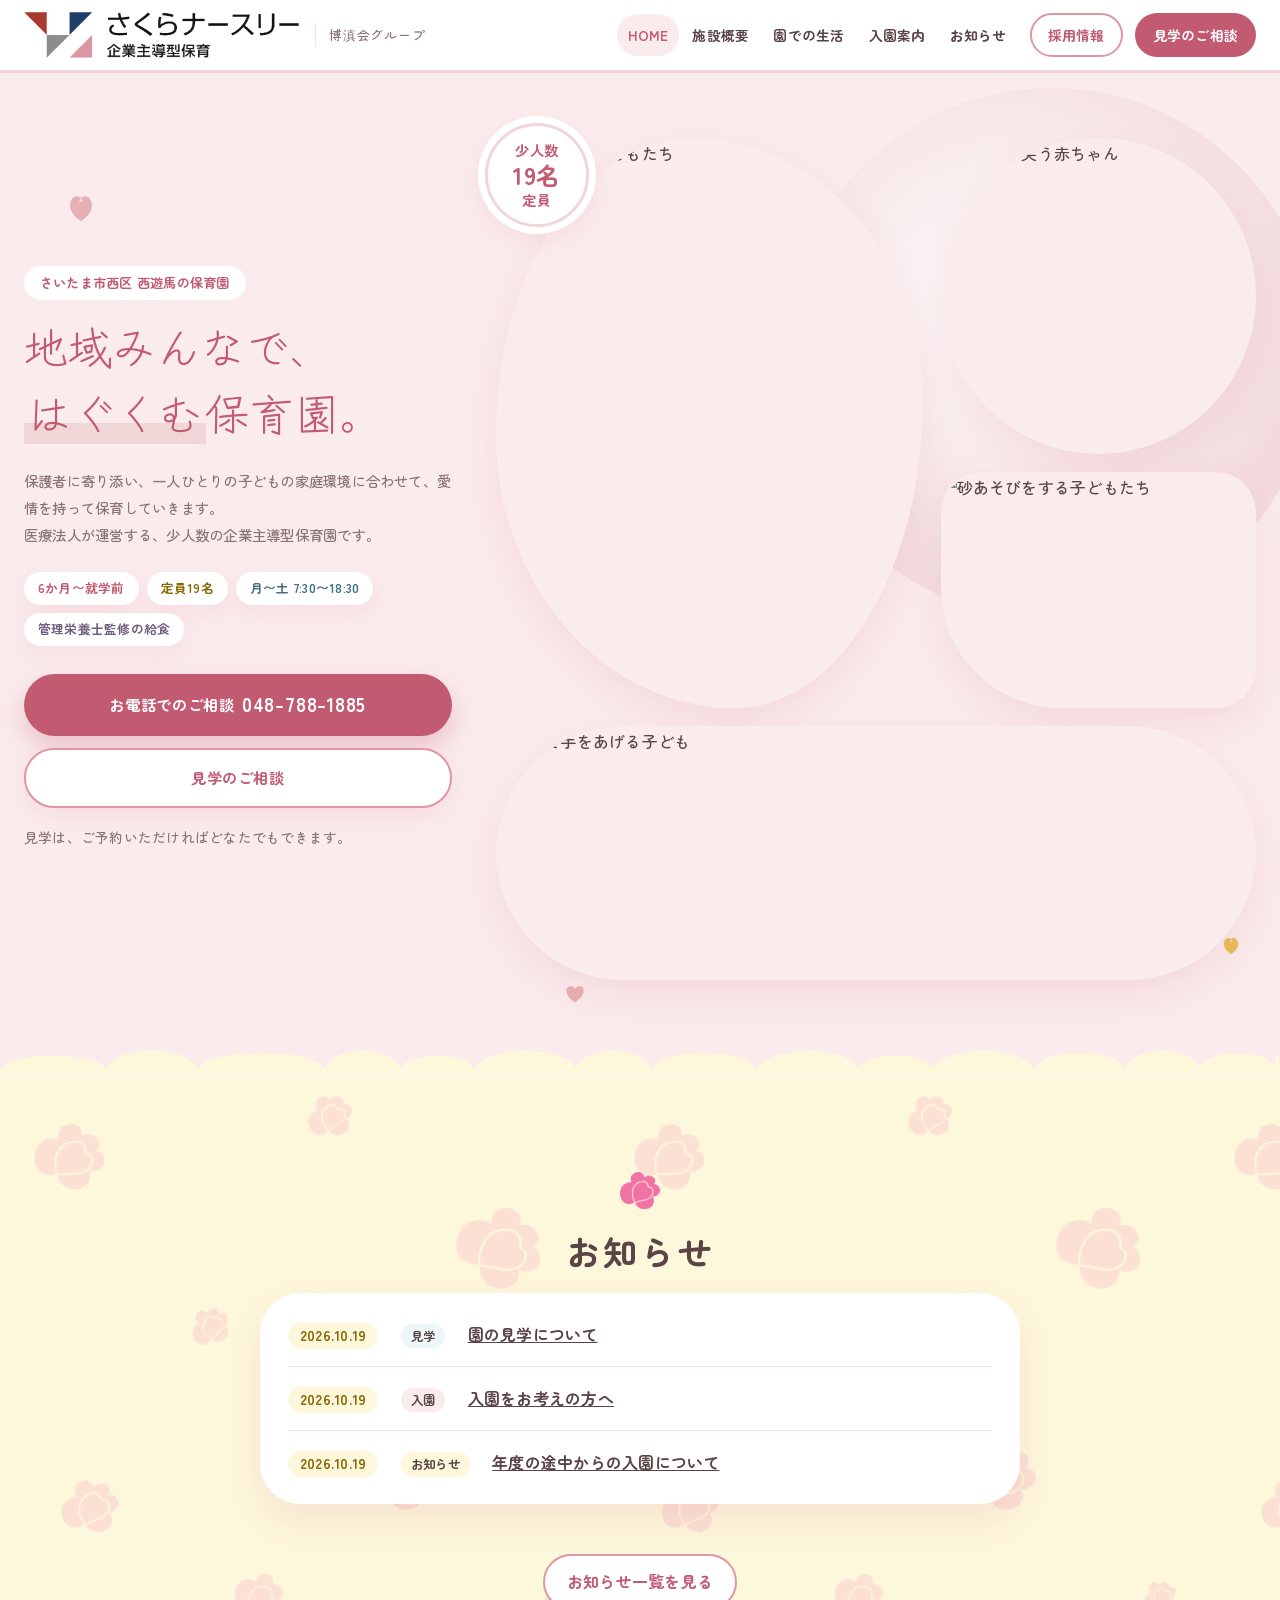
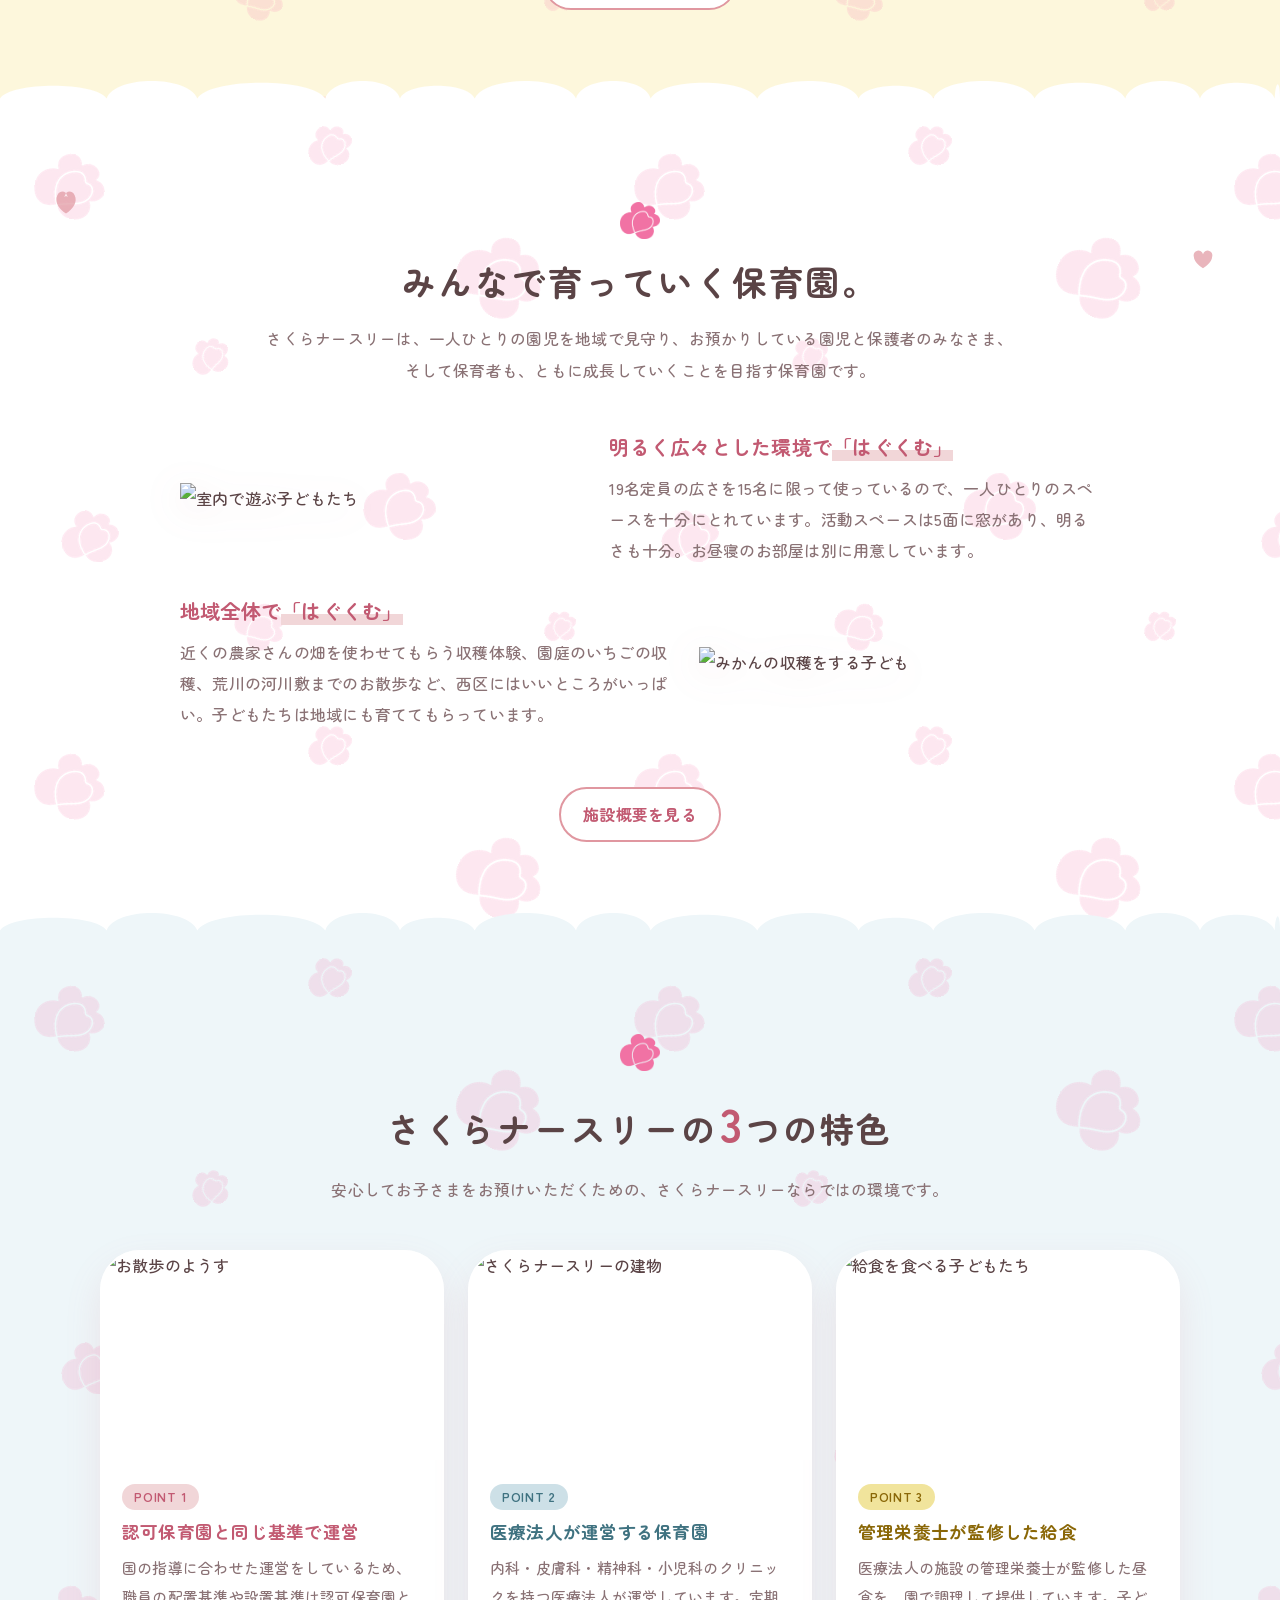
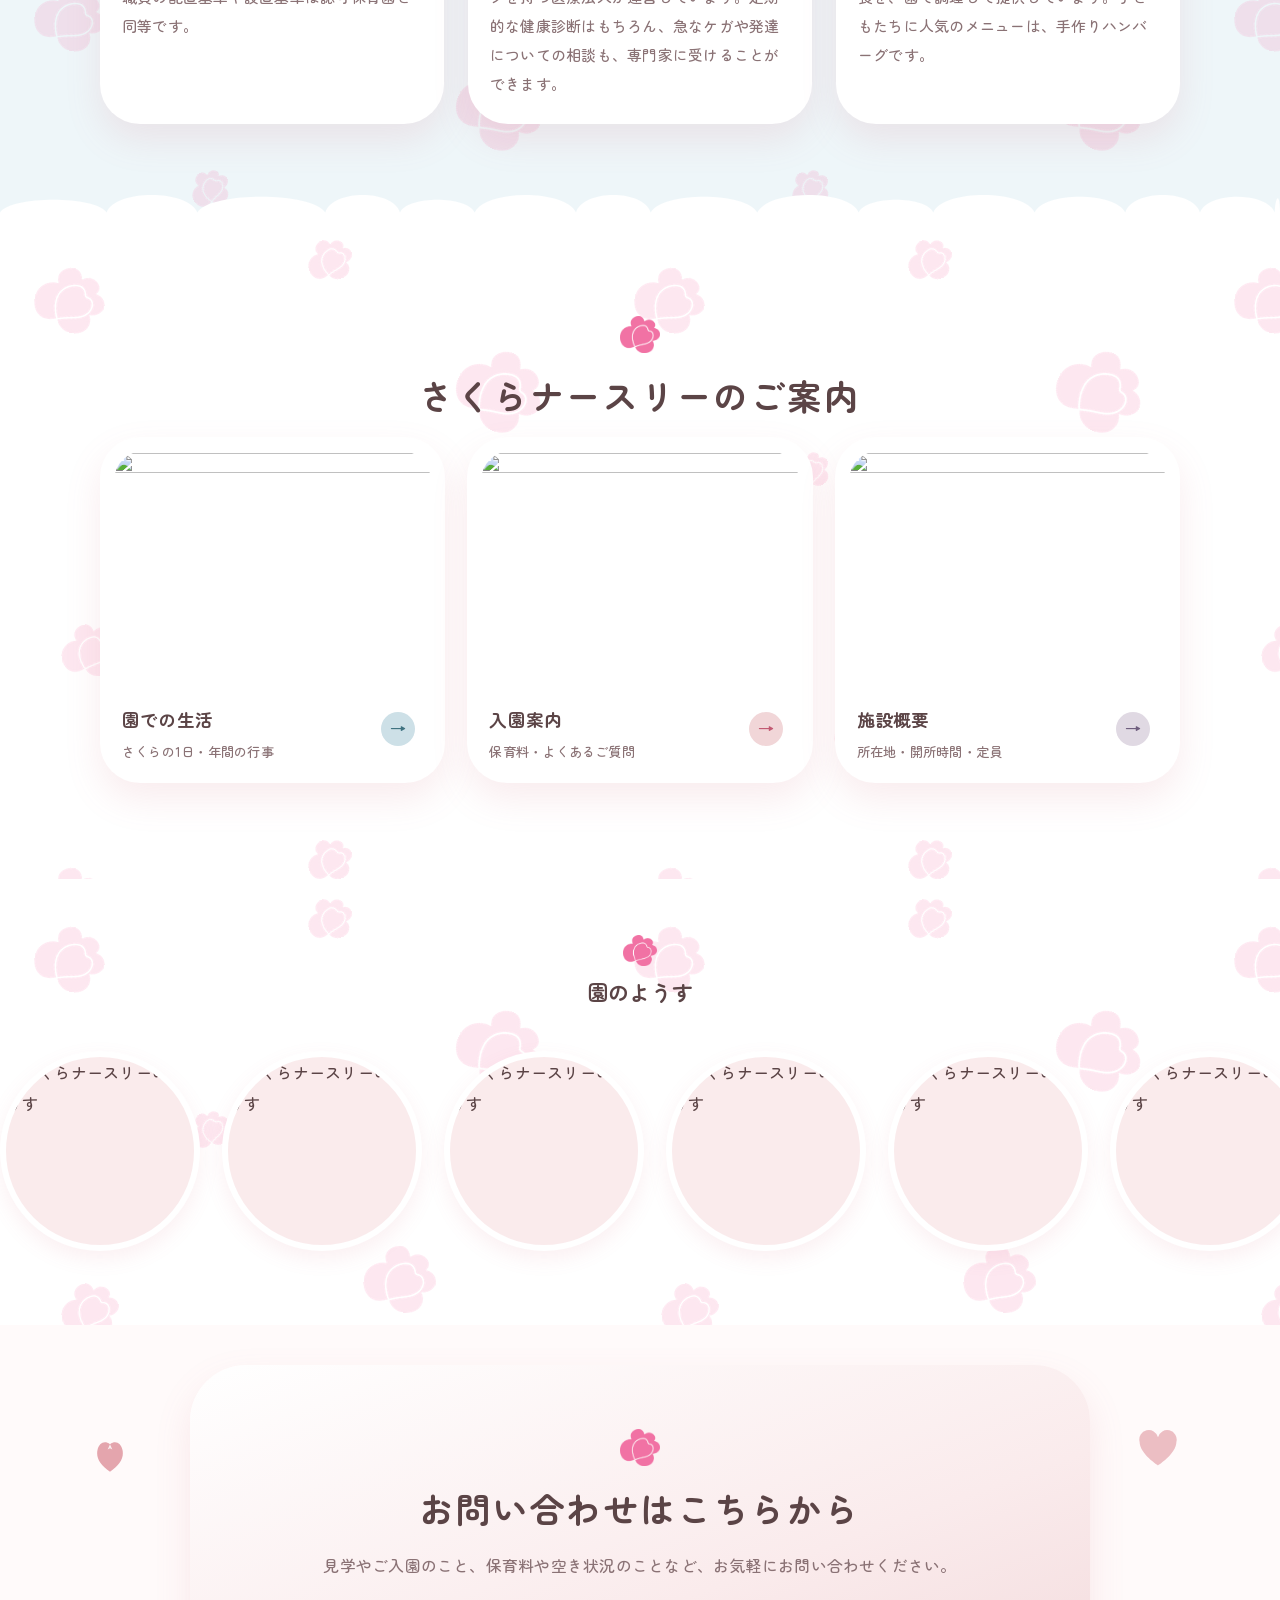
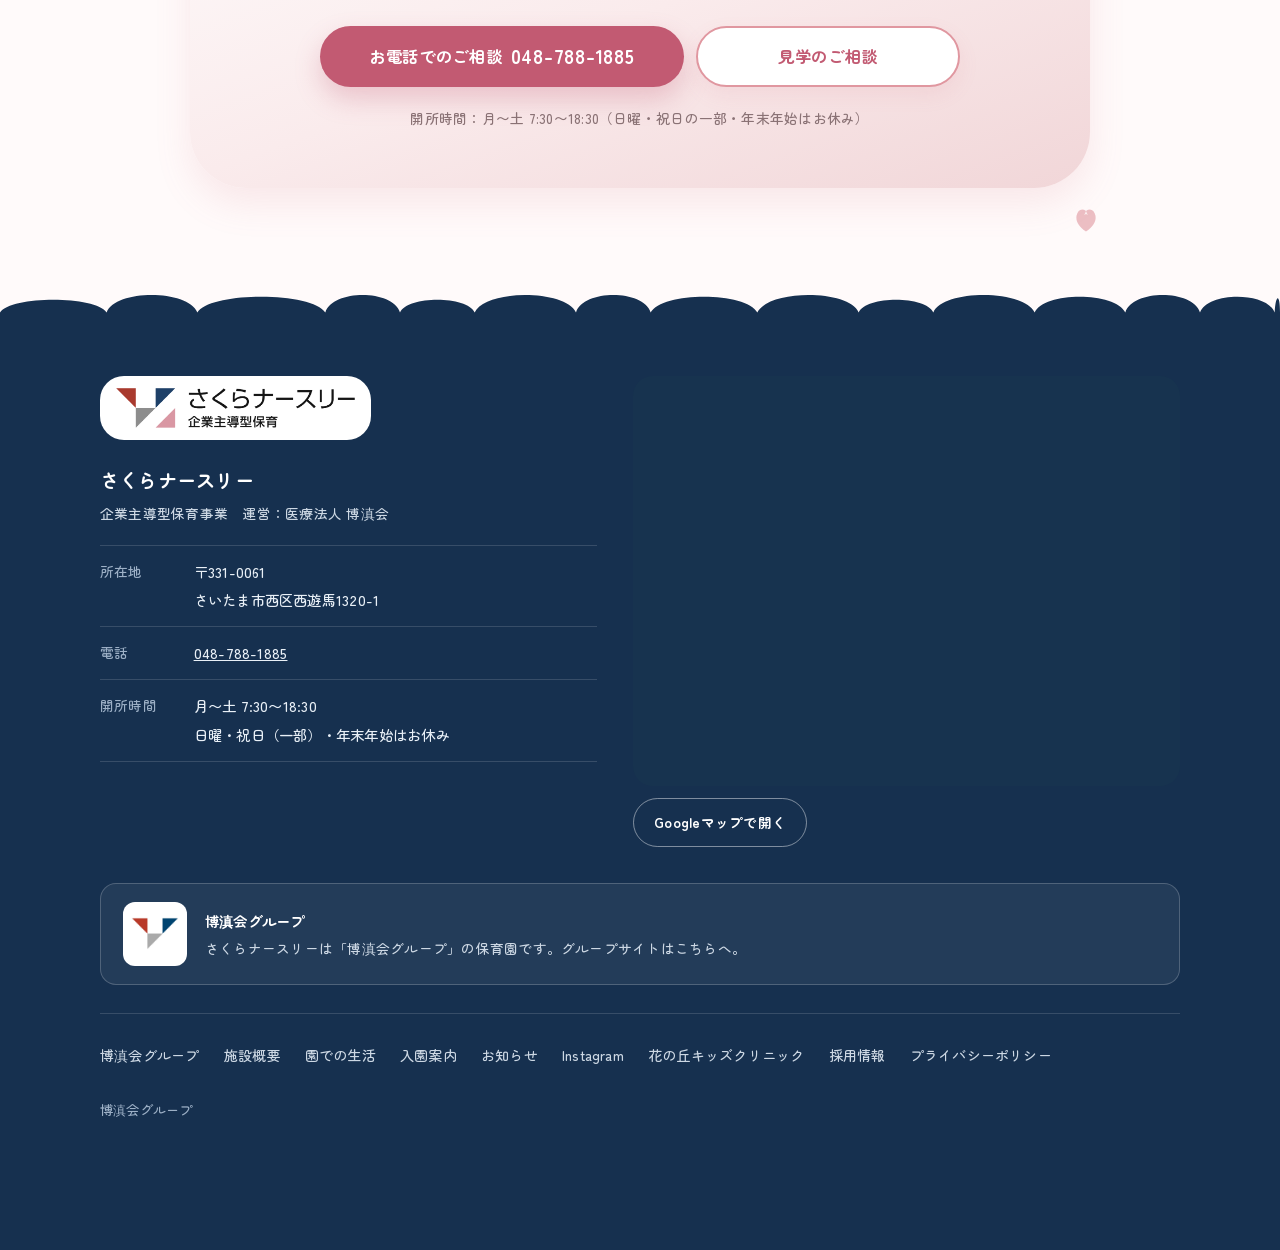
==== commit 984a8786: "Add files via upload" ====
--- a/index.html
+++ b/index.html
@@ -23,9 +23,7 @@
 -->
 <svg width="0" height="0" style="position:absolute" aria-hidden="true">
   <defs>
-    <symbol id="i-star" viewBox="0 0 24 24"><path d="M12 2.5l2.7 6 6.5.6-4.9 4.3 1.5 6.4L12 16.5l-5.8 3.3 1.5-6.4-4.9-4.3 6.5-.6z" fill="currentColor"/></symbol>
     <symbol id="i-heart" viewBox="0 0 24 24"><path d="M12 20.5S3.5 15.2 3.5 9.6A4.3 4.3 0 0 1 12 7.5a4.3 4.3 0 0 1 8.5 2.1c0 5.6-8.5 10.9-8.5 10.9z" fill="currentColor"/></symbol>
-    <symbol id="i-cloud" viewBox="0 0 48 28"><path d="M13 26h24a9 9 0 0 0 .8-18A12 12 0 0 0 15 9.5 8.3 8.3 0 0 0 13 26z" fill="currentColor"/></symbol>
     <symbol id="i-petal" viewBox="0 0 24 24"><path d="M12 22C6 18 3.5 13.5 4.5 9 5.4 5 8.5 3 12 5.5 15.5 3 18.6 5 19.5 9c1 4.5-1.5 9-7.5 13z" fill="currentColor"/><path d="M12 5.5l-1.4 3.2L12 8l1.4.7z" fill="#fff" opacity=".8"/></symbol>
     <symbol id="kid" viewBox="0 0 40 70"><ellipse cx="20" cy="49" rx="11" ry="13" fill="currentColor"/><ellipse cx="9.5" cy="44" rx="3.2" ry="6" fill="currentColor" transform="rotate(25 9.5 44)"/><ellipse cx="30.5" cy="44" rx="3.2" ry="6" fill="currentColor" transform="rotate(-25 30.5 44)"/><ellipse cx="15" cy="64" rx="4" ry="3.6" fill="#f6d8c4"/><ellipse cx="25" cy="64" rx="4" ry="3.6" fill="#f6d8c4"/><circle cx="20" cy="20" r="13" fill="#fbe3d1"/><path d="M7 19c0-8 6-13 13-13s13 5 13 13c-3-3-6-5-9-5-1 2-4 3-8 3-4 0-7 1-9 2z" fill="#a9724a"/><circle cx="15.5" cy="22" r="1.5" fill="#4a3a35"/><circle cx="24.5" cy="22" r="1.5" fill="#4a3a35"/><ellipse cx="12.5" cy="26" rx="2.4" ry="1.6" fill="#f3a5a5" opacity=".75"/><ellipse cx="27.5" cy="26" rx="2.4" ry="1.6" fill="#f3a5a5" opacity=".75"/><path d="M18 26.5q2 1.6 4 0" stroke="#c4705e" stroke-width="1.1" fill="none" stroke-linecap="round"/></symbol>
   </defs>
@@ -49,9 +47,9 @@
 <main class="fv dots wave-bottom pink-sec">
   <div class="bunting" aria-hidden="true"></div>
   <span class="float float--a" style="width:34px;height:34px;left:5%;top:120px;color:var(--pink2)" aria-hidden="true"><svg><use href="#i-petal"/></svg></span>
-  <span class="float float--b" style="width:80px;height:46px;right:6%;top:90px;color:#fff" aria-hidden="true"><svg><use href="#i-cloud"/></svg></span>
+  <span class="float float--b" style="width:80px;height:46px;right:6%;top:90px;color:#fff" aria-hidden="true"><svg><use href="#i-heart"/></svg></span>
   <span class="float float--a" style="width:24px;height:24px;left:44%;bottom:70px;color:var(--pink2)" aria-hidden="true"><svg><use href="#i-heart"/></svg></span>
-  <span class="float float--b" style="width:22px;height:22px;right:3%;bottom:120px;color:var(--yel1)" aria-hidden="true"><svg><use href="#i-star"/></svg></span>
+  <span class="float float--b" style="width:22px;height:22px;right:3%;bottom:120px;color:var(--yel1)" aria-hidden="true"><svg><use href="#i-petal"/></svg></span>
 
   <div class="fv__grid">
     <div class="fv__copy">
@@ -157,8 +155,8 @@
 <!-- ===== 最後のご相談 ===== -->
 <section class="cta" aria-labelledby="cta-title">
   <div class="bunting" aria-hidden="true"></div>
-  <span class="float float--a is-yel" style="width:40px;height:40px;left:7%;top:110px" aria-hidden="true"><svg><use href="#i-star"/></svg></span>
-  <span class="float float--b" style="width:90px;height:52px;right:6%;top:96px" aria-hidden="true"><svg><use href="#i-cloud"/></svg></span>
+  <span class="float float--a is-yel" style="width:40px;height:40px;left:7%;top:110px" aria-hidden="true"><svg><use href="#i-petal"/></svg></span>
+  <span class="float float--b" style="width:90px;height:52px;right:6%;top:96px" aria-hidden="true"><svg><use href="#i-heart"/></svg></span>
   <span class="float float--a" style="width:30px;height:30px;right:14%;bottom:50px" aria-hidden="true"><svg><use href="#i-petal"/></svg></span>
   <div class="wrap">
     <h2 class="h2" id="cta-title"><span>お問い合わせは</span><span>こちらから</span></h2>
--- a/style.css
+++ b/style.css
@@ -1112,3 +1112,120 @@
 .phero .pic--sub{ width:34%; }
 .c-b img, .c-c img{ aspect-ratio:4/3; }
 .c-a{ align-self:stretch; } .c-a img{ height:100%; aspect-ratio:auto; min-height:100%; object-fit:cover; }
+
+
+/* =========================================================
+   さくらナースリーらしい「やわらかい」見た目（2026-10-19 第2版）
+   0・1・2歳の小さな子どもの園として、角を取り、色を淡く、影をふんわりさせる。
+   西遊馬保育園との違い：三角の旗・テープ・傾き・水玉・波線なし。
+   ========================================================= */
+:root{
+  --ink:#5b4446; --ink-soft:#8a7275; --deep:#c25a72; --deep-d:#a84a61; --bg:#fffafa; --line:#f5e1e3;
+  --soft:0 16px 36px rgba(212,105,123,.13);
+  --soft-sm:0 8px 20px rgba(212,105,123,.10);
+}
+body{ font-family:var(--round); font-weight:500; }
+.bunting{ display:none !important; }
+
+/* セクションの境目：ふんわりした雲のふち */
+.pink-sec{ --wave-up:url("data:image/svg+xml;utf8,<svg xmlns='http://www.w3.org/2000/svg' viewBox='0 0 1200 34' preserveAspectRatio='none'><path d='M0 34 L0 26 C 10 10 90 10 100 26 C 108 4 176 4 185 26 C 197 6 293 6 305 26 C 312 4 368 4 375 26 C 382 10 438 10 445 26 C 454 4 530 4 540 26 C 547 4 603 4 610 26 C 620 6 700 6 710 26 C 720 4 796 4 805 26 C 812 10 868 10 875 26 C 884 4 960 4 970 26 C 978 6 1046 6 1055 26 C 1062 4 1118 4 1125 26 C 1132 6 1188 6 1195 26 C 1196 8 1200 8 1200 26 L1200 34 Z' fill='%23faebec'/></svg>"); --wave-down:url("data:image/svg+xml;utf8,<svg xmlns='http://www.w3.org/2000/svg' viewBox='0 0 1200 34' preserveAspectRatio='none'><path d='M0 0 L0 8 C 12 30 108 30 120 8 C 130 24 206 24 215 8 C 227 26 323 26 335 8 C 347 28 443 28 455 8 C 464 30 540 30 550 8 C 560 30 636 30 645 8 C 654 24 722 24 730 8 C 738 24 806 24 815 8 C 824 28 900 28 910 8 C 922 30 1018 30 1030 8 C 1040 30 1116 30 1125 8 C 1132 30 1192 30 1200 8 L1200 0 Z' fill='%23faebec'/></svg>"); }
+.white-sec{ --wave-up:url("data:image/svg+xml;utf8,<svg xmlns='http://www.w3.org/2000/svg' viewBox='0 0 1200 34' preserveAspectRatio='none'><path d='M0 34 L0 26 C 10 10 90 10 100 26 C 108 4 176 4 185 26 C 197 6 293 6 305 26 C 312 4 368 4 375 26 C 382 10 438 10 445 26 C 454 4 530 4 540 26 C 547 4 603 4 610 26 C 620 6 700 6 710 26 C 720 4 796 4 805 26 C 812 10 868 10 875 26 C 884 4 960 4 970 26 C 978 6 1046 6 1055 26 C 1062 4 1118 4 1125 26 C 1132 6 1188 6 1195 26 C 1196 8 1200 8 1200 26 L1200 34 Z' fill='%23ffffff'/></svg>"); --wave-down:url("data:image/svg+xml;utf8,<svg xmlns='http://www.w3.org/2000/svg' viewBox='0 0 1200 34' preserveAspectRatio='none'><path d='M0 0 L0 8 C 12 30 108 30 120 8 C 130 24 206 24 215 8 C 227 26 323 26 335 8 C 347 28 443 28 455 8 C 464 30 540 30 550 8 C 560 30 636 30 645 8 C 654 24 722 24 730 8 C 738 24 806 24 815 8 C 824 28 900 28 910 8 C 922 30 1018 30 1030 8 C 1040 30 1116 30 1125 8 C 1132 30 1192 30 1200 8 L1200 0 Z' fill='%23ffffff'/></svg>"); }
+.sky-sec{ --wave-up:url("data:image/svg+xml;utf8,<svg xmlns='http://www.w3.org/2000/svg' viewBox='0 0 1200 34' preserveAspectRatio='none'><path d='M0 34 L0 26 C 10 10 90 10 100 26 C 108 4 176 4 185 26 C 197 6 293 6 305 26 C 312 4 368 4 375 26 C 382 10 438 10 445 26 C 454 4 530 4 540 26 C 547 4 603 4 610 26 C 620 6 700 6 710 26 C 720 4 796 4 805 26 C 812 10 868 10 875 26 C 884 4 960 4 970 26 C 978 6 1046 6 1055 26 C 1062 4 1118 4 1125 26 C 1132 6 1188 6 1195 26 C 1196 8 1200 8 1200 26 L1200 34 Z' fill='%23eef6f9'/></svg>"); --wave-down:url("data:image/svg+xml;utf8,<svg xmlns='http://www.w3.org/2000/svg' viewBox='0 0 1200 34' preserveAspectRatio='none'><path d='M0 0 L0 8 C 12 30 108 30 120 8 C 130 24 206 24 215 8 C 227 26 323 26 335 8 C 347 28 443 28 455 8 C 464 30 540 30 550 8 C 560 30 636 30 645 8 C 654 24 722 24 730 8 C 738 24 806 24 815 8 C 824 28 900 28 910 8 C 922 30 1018 30 1030 8 C 1040 30 1116 30 1125 8 C 1132 30 1192 30 1200 8 L1200 0 Z' fill='%23eef6f9'/></svg>"); }
+.yel-sec{ --wave-up:url("data:image/svg+xml;utf8,<svg xmlns='http://www.w3.org/2000/svg' viewBox='0 0 1200 34' preserveAspectRatio='none'><path d='M0 34 L0 26 C 10 10 90 10 100 26 C 108 4 176 4 185 26 C 197 6 293 6 305 26 C 312 4 368 4 375 26 C 382 10 438 10 445 26 C 454 4 530 4 540 26 C 547 4 603 4 610 26 C 620 6 700 6 710 26 C 720 4 796 4 805 26 C 812 10 868 10 875 26 C 884 4 960 4 970 26 C 978 6 1046 6 1055 26 C 1062 4 1118 4 1125 26 C 1132 6 1188 6 1195 26 C 1196 8 1200 8 1200 26 L1200 34 Z' fill='%23fdf7dc'/></svg>"); --wave-down:url("data:image/svg+xml;utf8,<svg xmlns='http://www.w3.org/2000/svg' viewBox='0 0 1200 34' preserveAspectRatio='none'><path d='M0 0 L0 8 C 12 30 108 30 120 8 C 130 24 206 24 215 8 C 227 26 323 26 335 8 C 347 28 443 28 455 8 C 464 30 540 30 550 8 C 560 30 636 30 645 8 C 654 24 722 24 730 8 C 738 24 806 24 815 8 C 824 28 900 28 910 8 C 922 30 1018 30 1030 8 C 1040 30 1116 30 1125 8 C 1132 30 1192 30 1200 8 L1200 0 Z' fill='%23fdf7dc'/></svg>"); }
+.pur-sec{ --wave-up:url("data:image/svg+xml;utf8,<svg xmlns='http://www.w3.org/2000/svg' viewBox='0 0 1200 34' preserveAspectRatio='none'><path d='M0 34 L0 26 C 10 10 90 10 100 26 C 108 4 176 4 185 26 C 197 6 293 6 305 26 C 312 4 368 4 375 26 C 382 10 438 10 445 26 C 454 4 530 4 540 26 C 547 4 603 4 610 26 C 620 6 700 6 710 26 C 720 4 796 4 805 26 C 812 10 868 10 875 26 C 884 4 960 4 970 26 C 978 6 1046 6 1055 26 C 1062 4 1118 4 1125 26 C 1132 6 1188 6 1195 26 C 1196 8 1200 8 1200 26 L1200 34 Z' fill='%23f3eff5'/></svg>"); --wave-down:url("data:image/svg+xml;utf8,<svg xmlns='http://www.w3.org/2000/svg' viewBox='0 0 1200 34' preserveAspectRatio='none'><path d='M0 0 L0 8 C 12 30 108 30 120 8 C 130 24 206 24 215 8 C 227 26 323 26 335 8 C 347 28 443 28 455 8 C 464 30 540 30 550 8 C 560 30 636 30 645 8 C 654 24 722 24 730 8 C 738 24 806 24 815 8 C 824 28 900 28 910 8 C 922 30 1018 30 1030 8 C 1040 30 1116 30 1125 8 C 1132 30 1192 30 1200 8 L1200 0 Z' fill='%23f3eff5'/></svg>"); }
+.wave-top::before, .wave-bottom::after{ height:36px; }
+.wave-top::before{ top:-35px; } .wave-bottom::after{ bottom:-35px; }
+
+/* 見出し：下線の代わりに、花のマークを上に */
+.h2{ color:var(--ink); letter-spacing:.08em; }
+.h2::after{ display:none; }
+.h2::before{ content:""; display:block; width:40px; height:37px; margin:0 auto .45em;
+  background:url("sakura-flower.png") center / contain no-repeat; animation:sakura-sway 4s ease-in-out infinite alternate; }
+@keyframes sakura-sway{ from{ transform:rotate(-8deg); } to{ transform:rotate(8deg); } }
+.cta .h2::before{ filter:none; }
+.num{ color:var(--deep); }
+.h3-pill{ border:0; background:var(--pink4); color:var(--deep); }
+.lede{ color:var(--ink-soft); }
+
+/* 写真：テープも傾きもなし。角をまるく、ふんわりした影 */
+.pic::before, .pola::before{ display:none !important; }
+.pic{ padding:0; background:none; border-radius:44px; overflow:hidden; box-shadow:var(--soft); transform:none !important; }
+.pic img{ border-radius:inherit; }
+.c-a{ border-radius:46% 54% 44% 56% / 52% 46% 54% 48%; }
+.c-b{ border-radius:50%; } .c-b img{ aspect-ratio:1/1; }
+.c-c{ border-radius:40px 40px 40px 120px; }
+.c-d{ border-radius:999px; }
+.fv__photo::before{ content:""; position:absolute; z-index:-1; width:70%; aspect-ratio:1; right:-8%; top:-6%;
+  border-radius:50%; background:radial-gradient(circle at 40% 40%, #fff 0, var(--pink3) 70%); opacity:.8; }
+.fv__grid{ isolation:isolate; }
+.fv__badge{ background:#fff !important; border-radius:50%; color:var(--deep); transform:none; box-shadow:var(--soft-sm);
+  width:118px; height:118px; outline:3px solid var(--pink3); outline-offset:-10px; }
+.fv__badge b{ color:var(--deep); }
+.pic--main{ border-radius:48% 52% 42% 58% / 50% 44% 56% 50%; }
+.pic--sub{ border-radius:50%; border:6px solid #fff; }
+.phero__ttl{ background:linear-gradient(transparent 70%, var(--pink3) 70%); }
+.lead em{ background:linear-gradient(transparent 66%, var(--pink3) 66%) !important; }
+.fv__place{ color:var(--deep) !important; box-shadow:none; background:#fff; }
+.fv .tags li{ border:0 !important; background:#fff; box-shadow:var(--soft-sm); }
+
+/* ボタン：かたい影をやめて、ふんわり浮かせる */
+.btn--tel{ background:var(--deep); box-shadow:0 12px 26px rgba(194,90,114,.28); }
+.btn--tel:hover{ transform:translateY(-2px); box-shadow:0 16px 30px rgba(194,90,114,.32); background:var(--deep-d); }
+.btn--visit{ background:#fff; border:2px solid var(--pink2); color:var(--deep); box-shadow:var(--soft-sm); }
+.btn--visit:hover{ transform:translateY(-2px); box-shadow:var(--soft); background:var(--pink4); }
+.btn:active{ transform:translateY(0); }
+.linkbtn{ border-color:var(--pink2); }
+.linkbtn:hover{ background:var(--pink4); color:var(--deep); }
+.gn__a.is-cur{ background:var(--pink4); color:var(--deep); }
+.gn__cta{ background:var(--deep); }
+.gn__recruit{ border-color:var(--pink2); }
+
+/* 枠線をやめて、やわらかいカードに */
+.fcard, .day, .tablebox, .feecard, .what, .entry, .tile{ border:0 !important; box-shadow:var(--soft); }
+.fcard, .tile, .feecard, .what, .box, .news, .entry{ border-radius:40px; }
+.fcard__body{ border-top:0 !important; }
+.tablebox{ border-radius:32px; }
+.day{ border-radius:40px; }
+.day .day__head{ background:var(--c4, var(--pink4)) !important; }
+.day ol::before{ border-left-style:solid; opacity:.6; }
+.tile{ padding:14px; background:#fff; }
+.tile img{ border-radius:30px; }
+.tile__t{ border-top:0; padding:14px 8px 4px; }
+.tile:hover{ transform:translateY(-4px); }
+.more{ border-radius:30px; box-shadow:var(--soft-sm); }
+.news li{ border-bottom-style:solid; }
+.box, .news{ box-shadow:var(--soft); }
+.feecard__h{ background:var(--c4, var(--pink4)); }
+.about-photo{ border:0; border-radius:44px; box-shadow:var(--soft); }
+
+/* 行事の写真・流れる写真：まるい形に */
+.pola{ transform:none !important; padding:0; background:none; box-shadow:none; text-align:center; }
+.pola img{ border-radius:50%; aspect-ratio:1/1; box-shadow:var(--soft); border:6px solid #fff; }
+.pola figcaption{ justify-content:center; margin-top:12px; }
+.pola:hover{ transform:translateY(-4px) !important; }
+.strip__item{ transform:none !important; width:200px; background:none; box-shadow:none; padding:0; }
+.strip__item img{ border-radius:50%; aspect-ratio:1/1; border:6px solid #fff; box-shadow:var(--soft-sm); }
+.strip__ttl{ color:var(--ink); }
+.strip__ttl::before{ content:""; display:block; width:34px; height:31px; margin:0 auto .3em; background:url("sakura-flower.png") center / contain no-repeat; }
+
+/* 最後のご相談：濃いピンクの帯 → 淡いピンクの大きなカード */
+.cta{ background:transparent; color:var(--ink); padding:40px 24px 96px; }
+.cta .wrap{ background:linear-gradient(160deg, #fff 0%, var(--pink4) 55%, var(--pink3) 100%); border-radius:56px; padding:64px 32px 56px; box-shadow:var(--soft); max-width:900px; }
+.cta .h2{ color:var(--ink); }
+.cta .lede{ color:var(--ink-soft); }
+.cta .note{ color:var(--ink-soft); }
+.cta .btn--tel{ background:var(--deep); color:#fff; box-shadow:0 12px 26px rgba(194,90,114,.28); }
+.cta .btn--visit{ background:#fff; color:var(--deep); border-color:var(--pink2); box-shadow:var(--soft-sm); }
+.cta .float{ color:var(--pink2) !important; opacity:.6; }
+@media (max-width:760px){ .cta .wrap{ border-radius:40px; padding:48px 18px 40px; } }
+
+/* フッター：上のふちを雲の形に */
+.footer{ position:relative; margin-top:36px; }
+.footer::before{ content:""; position:absolute; left:0; right:0; top:-35px; height:36px; background:url("data:image/svg+xml;utf8,<svg xmlns='http://www.w3.org/2000/svg' viewBox='0 0 1200 34' preserveAspectRatio='none'><path d='M0 34 L0 26 C 10 10 90 10 100 26 C 108 4 176 4 185 26 C 197 6 293 6 305 26 C 312 4 368 4 375 26 C 382 10 438 10 445 26 C 454 4 530 4 540 26 C 547 4 603 4 610 26 C 620 6 700 6 710 26 C 720 4 796 4 805 26 C 812 10 868 10 875 26 C 884 4 960 4 970 26 C 978 6 1046 6 1055 26 C 1062 4 1118 4 1125 26 C 1132 6 1188 6 1195 26 C 1196 8 1200 8 1200 26 L1200 34 Z' fill='%2316304f'/></svg>") no-repeat; background-size:100% 100%; }
+.footer__logo{ border-radius:24px; }
+
+/* 浮かぶ飾りは、ハートと花びらだけにして淡く */
+.float{ opacity:.7; }
+.header::after, .callbar::before{ background:var(--pink3); height:3px; bottom:-3px; }
+.callbar::before{ top:-3px; }
+.float.is-yel{ color:var(--pink2) !important; }
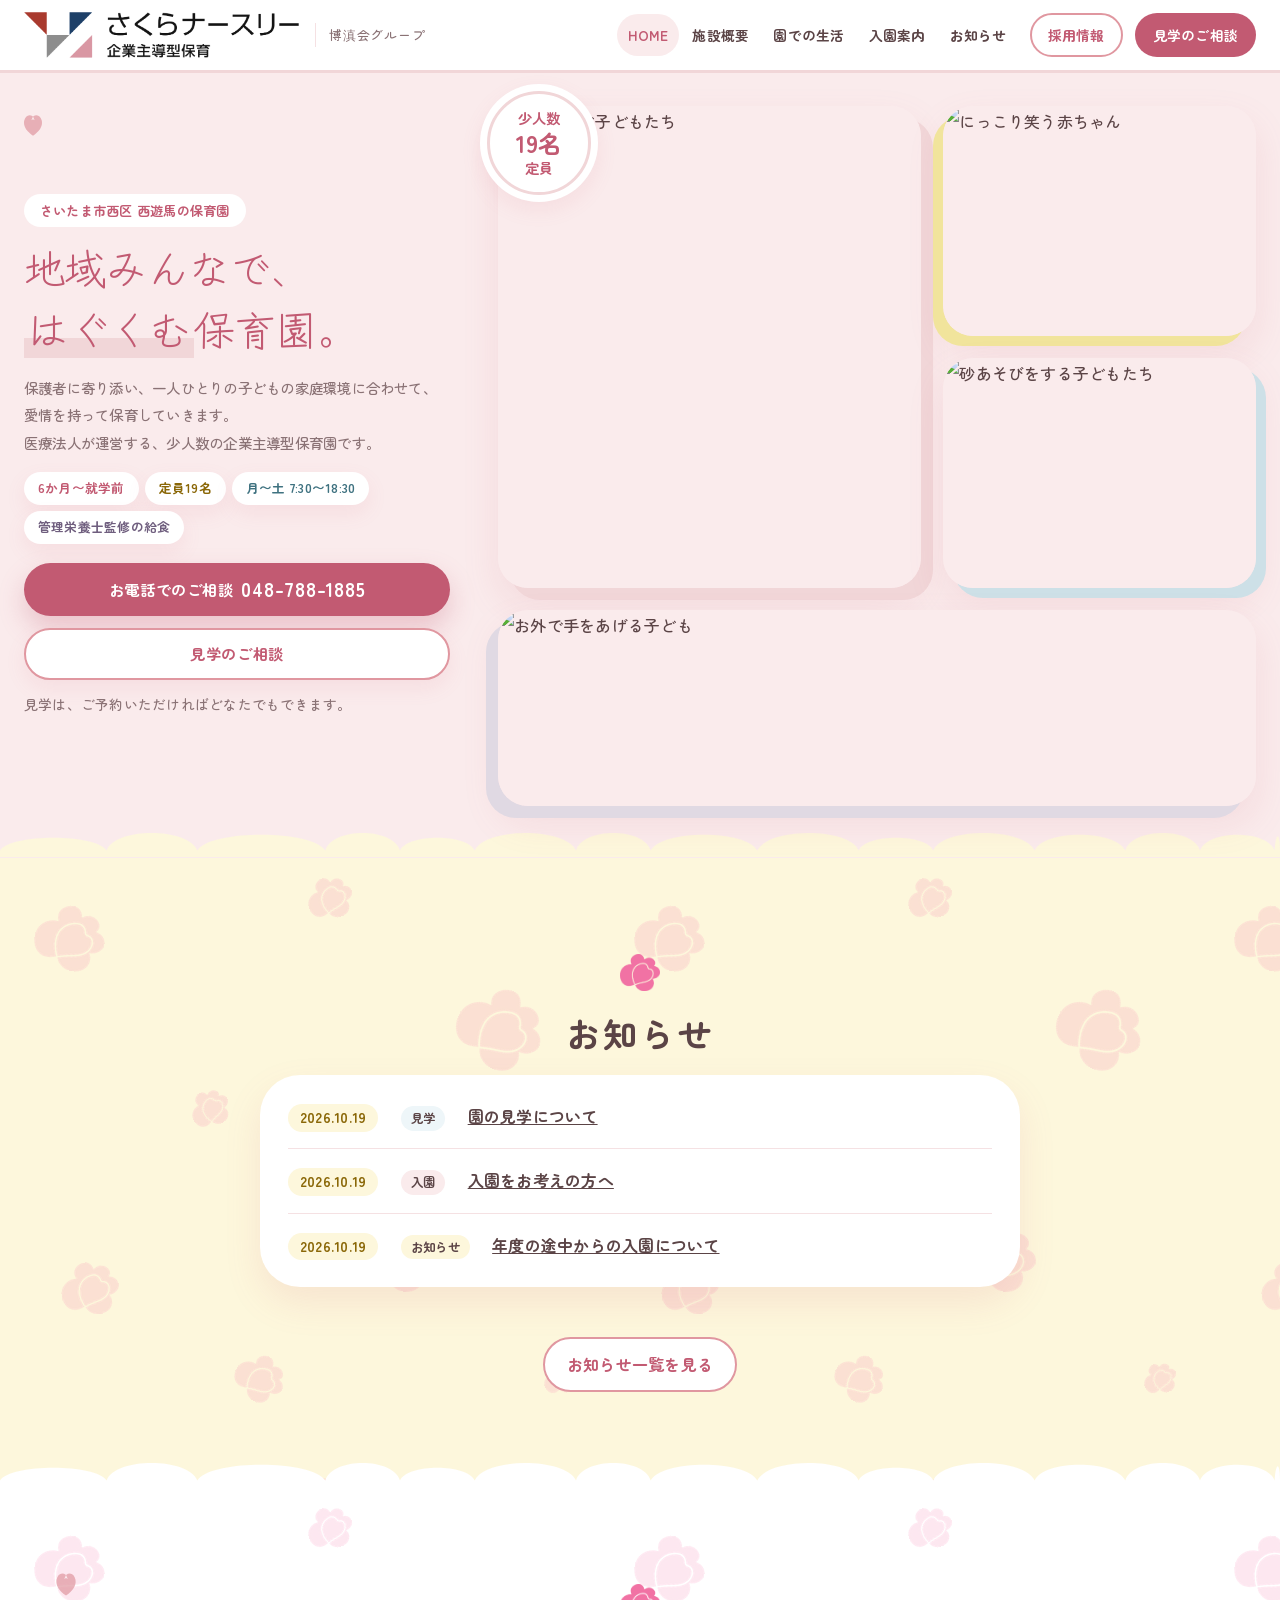
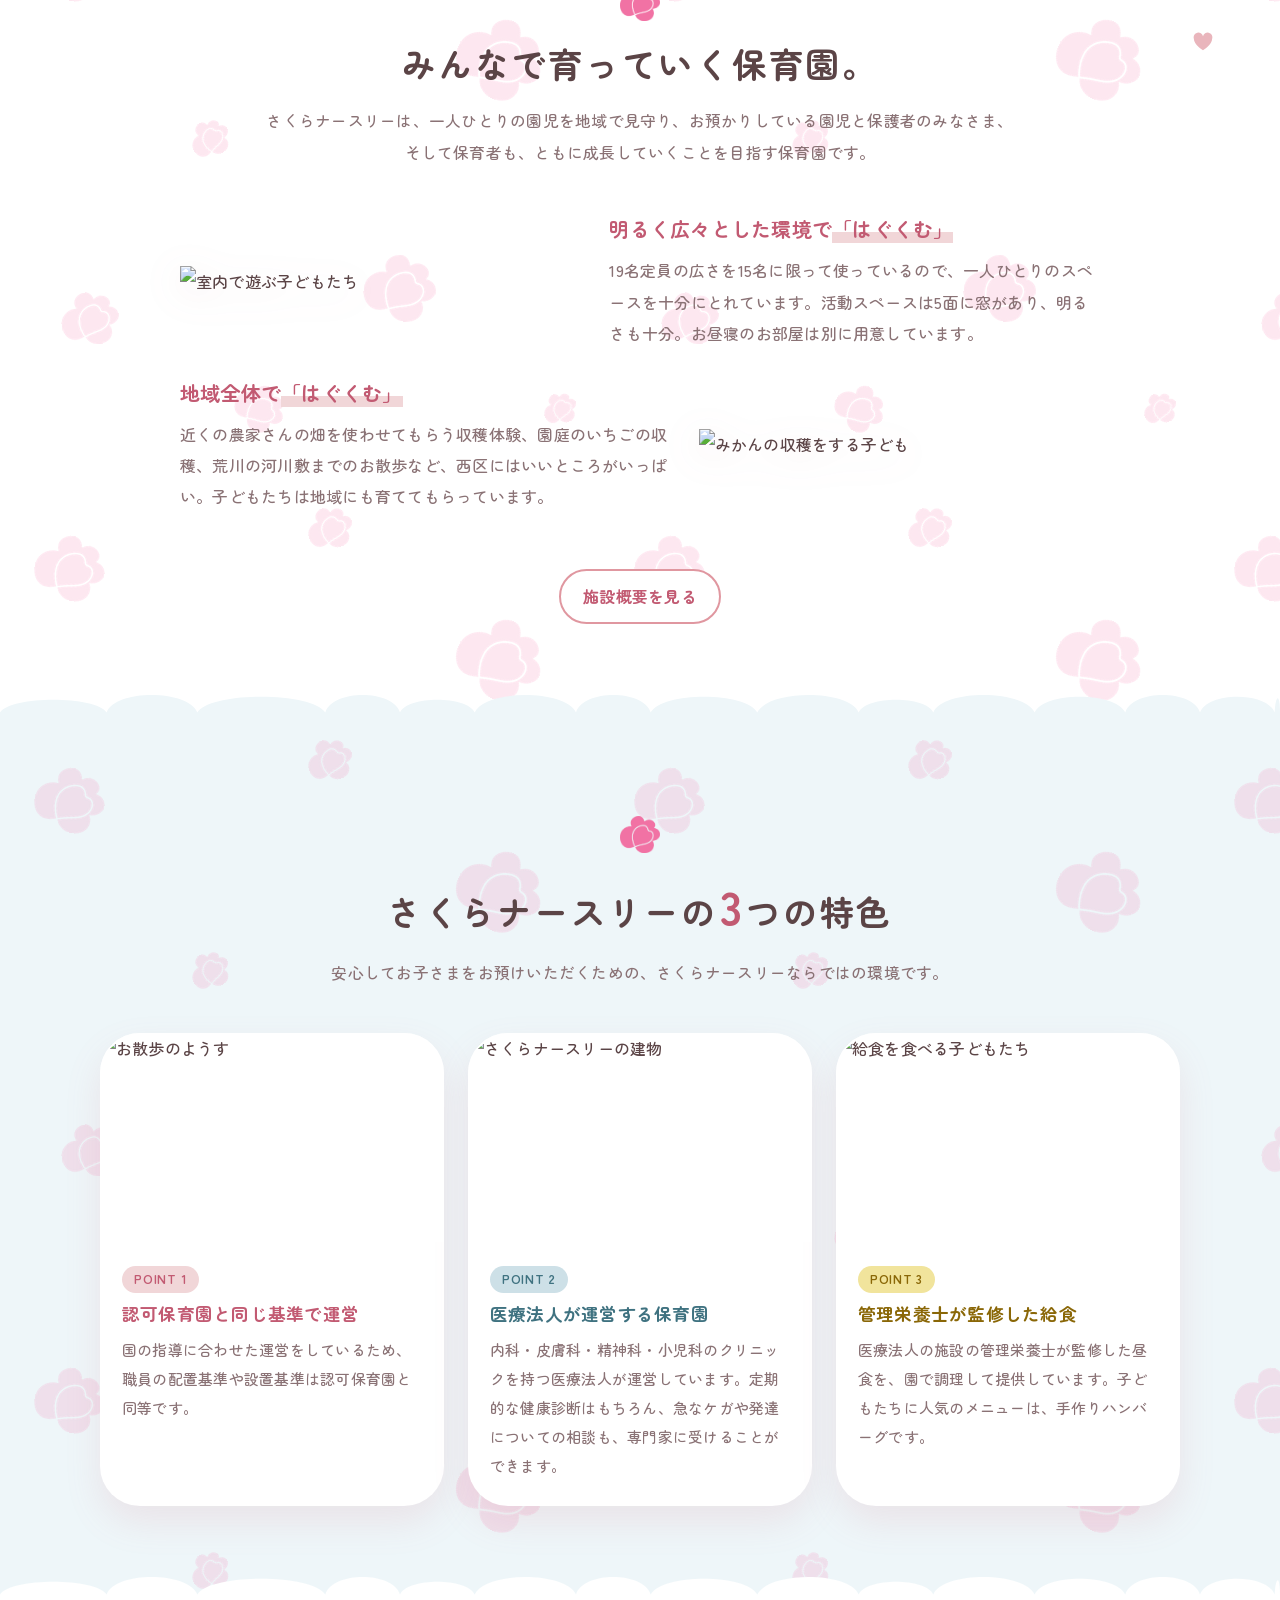
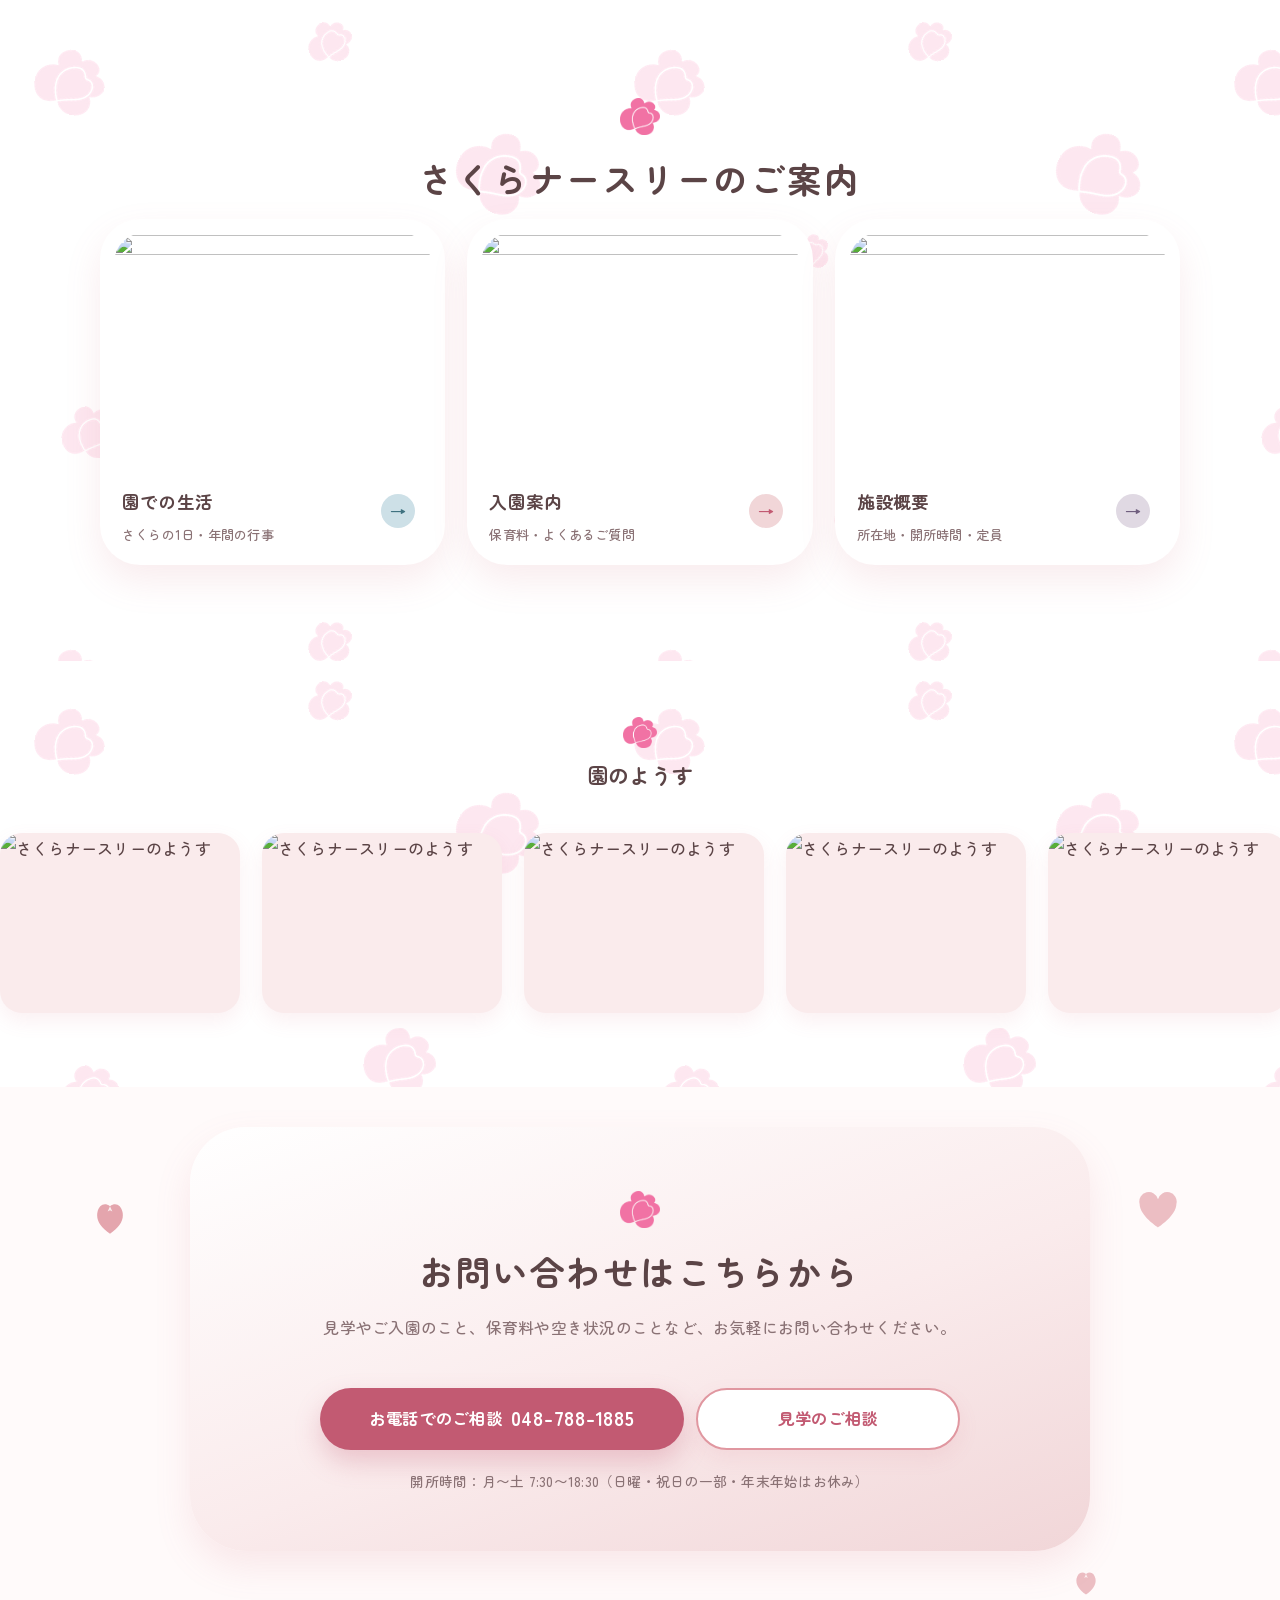
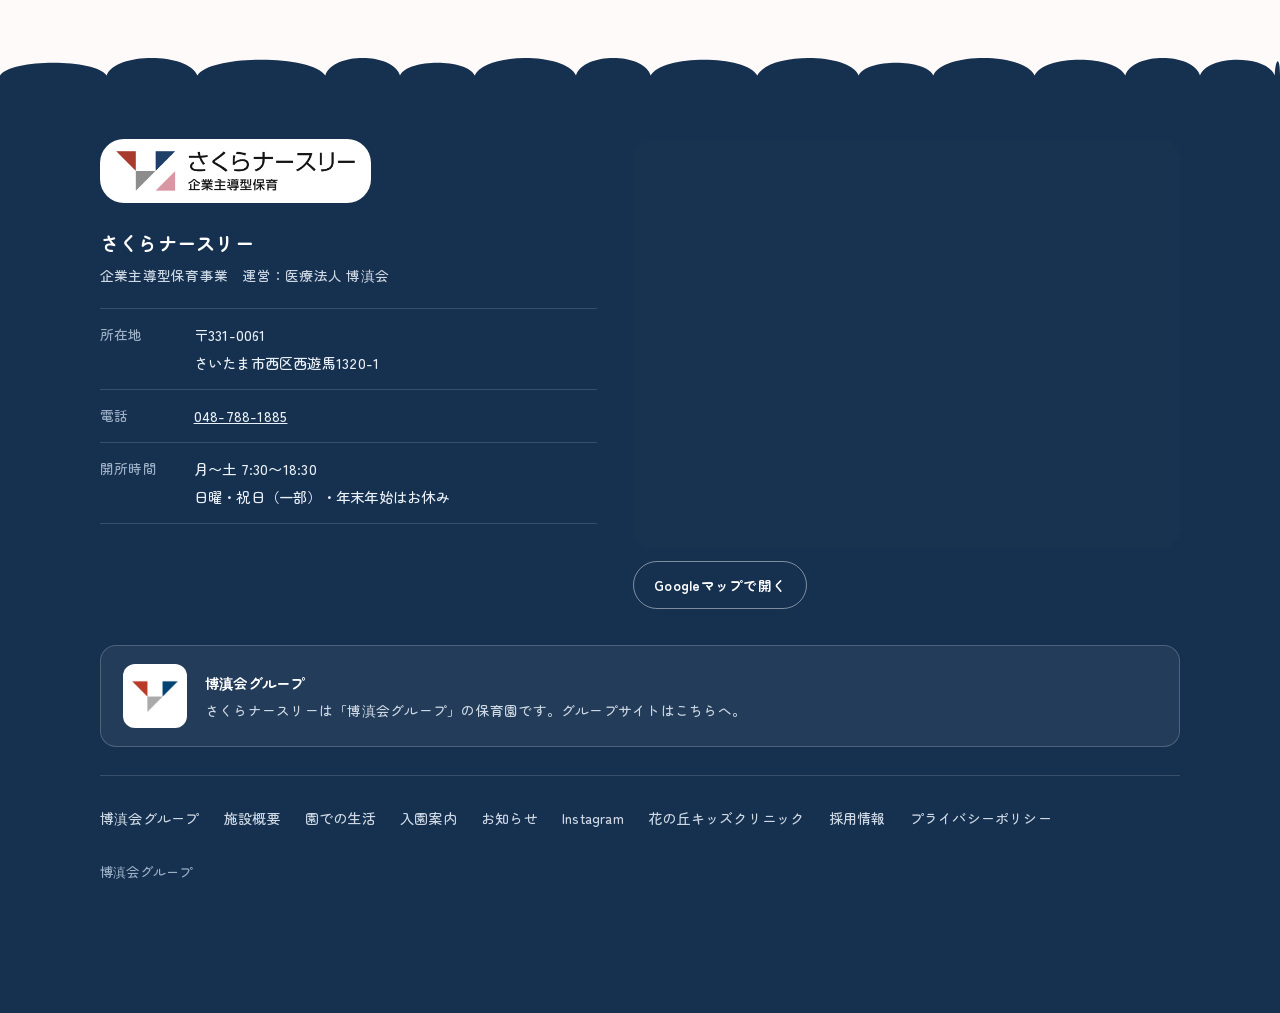
==== commit 8b31f0a4: "Add files via upload" ====
--- a/index.html
+++ b/index.html
@@ -46,7 +46,7 @@
 <!-- ===== 1枚目 ===== -->
 <main class="fv dots wave-bottom pink-sec">
   <div class="bunting" aria-hidden="true"></div>
-  <span class="float float--a" style="width:34px;height:34px;left:5%;top:120px;color:var(--pink2)" aria-hidden="true"><svg><use href="#i-petal"/></svg></span>
+  <span class="float float--a" style="width:28px;height:28px;left:1.5%;top:40px;color:var(--pink2)" aria-hidden="true"><svg><use href="#i-petal"/></svg></span>
   <span class="float float--b" style="width:80px;height:46px;right:6%;top:90px;color:#fff" aria-hidden="true"><svg><use href="#i-heart"/></svg></span>
   <span class="float float--a" style="width:24px;height:24px;left:44%;bottom:70px;color:var(--pink2)" aria-hidden="true"><svg><use href="#i-heart"/></svg></span>
   <span class="float float--b" style="width:22px;height:22px;right:3%;bottom:120px;color:var(--yel1)" aria-hidden="true"><svg><use href="#i-petal"/></svg></span>
@@ -56,7 +56,7 @@
       <h1 class="sr-only">さくらナースリー（さいたま市西区）｜博滇会グループの企業主導型保育園</h1>
       <span class="fv__place">さいたま市西区 西遊馬の保育園</span>
       <!-- ★見せ場の一行（案）★ -->
-      <p class="lead" aria-hidden="true"><span>地域みんなで、</span><span><em>はぐくむ</em></span><span>保育園。</span></p>
+      <p class="lead" aria-hidden="true"><span>地域みんなで、</span><br><span><em>はぐくむ</em></span><span>保育園。</span></p>
       <p class="fv__text">保護者に寄り添い、一人ひとりの子どもの家庭環境に合わせて、愛情を持って保育していきます。<br>医療法人が運営する、少人数の企業主導型保育園です。</p>
       <ul class="tags">
         <li>6か月〜就学前</li>
--- a/style.css
+++ b/style.css
@@ -1229,3 +1229,57 @@
 .header::after, .callbar::before{ background:var(--pink3); height:3px; bottom:-3px; }
 .callbar::before{ top:-3px; }
 .float.is-yel{ color:var(--pink2) !important; }
+
+/* =========================================================
+   第3版（2026-10-19）
+   ・写真はまるく切り抜かず、角を大きく丸めた四角で、写っているものが分かるように
+   ・後ろに淡い色の板を少しずらして重ね、やわらかさを出す
+   ・パソコンでは、開いてすぐの1枚目が画面の中に収まるように
+   ========================================================= */
+.pic, .c-a, .c-b, .c-c, .c-d, .pic--main{ border-radius:30px !important; }
+.c-a{ box-shadow:12px 12px 0 var(--pink3), var(--soft); }
+.c-b{ box-shadow:-10px 10px 0 var(--yel3), var(--soft); }
+.c-c{ box-shadow:10px 10px 0 var(--sky3), var(--soft); }
+.c-d{ box-shadow:-12px 12px 0 var(--pur3), var(--soft); }
+.c-b img, .c-c img{ aspect-ratio:4/3; }
+.pic--main{ box-shadow:14px 14px 0 var(--pink3), var(--soft); }
+.pic--sub{ border-radius:24px !important; border:6px solid #fff; box-shadow:-10px 10px 0 var(--yel3), var(--soft); }
+.fv__photo::before{ display:none; }
+
+.pola img{ border-radius:24px; aspect-ratio:4/3; border:0; }
+.pola:nth-child(4n+1) img{ box-shadow:10px 10px 0 var(--pink3); }
+.pola:nth-child(4n+2) img{ box-shadow:10px 10px 0 var(--yel3); }
+.pola:nth-child(4n+3) img{ box-shadow:10px 10px 0 var(--sky3); }
+.pola:nth-child(4n+4) img{ box-shadow:10px 10px 0 var(--pur3); }
+.strip__item{ width:240px; }
+.strip__item img{ border-radius:22px; aspect-ratio:4/3; border:0; box-shadow:var(--soft-sm); }
+
+/* --- パソコン：1枚目を画面の高さに収める --- */
+@media (min-width:861px){
+  .fv{ padding:16px 24px 52px; }
+  .fv__grid{ padding-top:20px; gap:48px; }
+  .fv__photo{ height:clamp(380px, calc(100svh - 190px), 700px); }
+  .collage{ height:100%; grid-template-rows:1fr 1fr .85fr; gap:22px; }
+  .collage .pic{ min-height:0; }
+  .collage .pic img{ height:100%; aspect-ratio:auto !important; }
+  .fv .lead{ font-size:clamp(1.7rem, min(3.2vw, 5.2svh), 2.6rem); margin-bottom:.35em; }
+  .fv__place{ margin-bottom:.7em; }
+  .fv__text{ margin-bottom:1.1em; }
+  .fv .tags{ margin-bottom:1.2em; gap:6px; }
+  .fv .btn{ min-height:52px; padding:8px 22px; }
+  .fv__note{ margin-top:.8em; }
+  .phero{ padding:16px 24px 52px; }
+  .phero__grid{ padding-top:24px; }
+  .phero__photo{ max-height:calc(100svh - 170px); }
+  .phero .pic--main img{ max-height:calc(100svh - 240px); }
+}
+/* 画面の高さが低いパソコン（ノートパソコンなど） */
+@media (min-width:861px) and (max-height:780px){
+  .fv__text{ font-size:.84rem; line-height:1.8; }
+  .fv .tags li{ font-size:.74rem; padding-top:2px; padding-bottom:2px; }
+  .fv .actions{ gap:8px; }
+  .fv .btn{ min-height:46px; font-size:.9rem; }
+  .fv__note{ display:none; }
+  .fv__badge{ width:96px; height:96px; font-size:.75rem; }
+  .fv__badge b{ font-size:1.15rem; }
+}
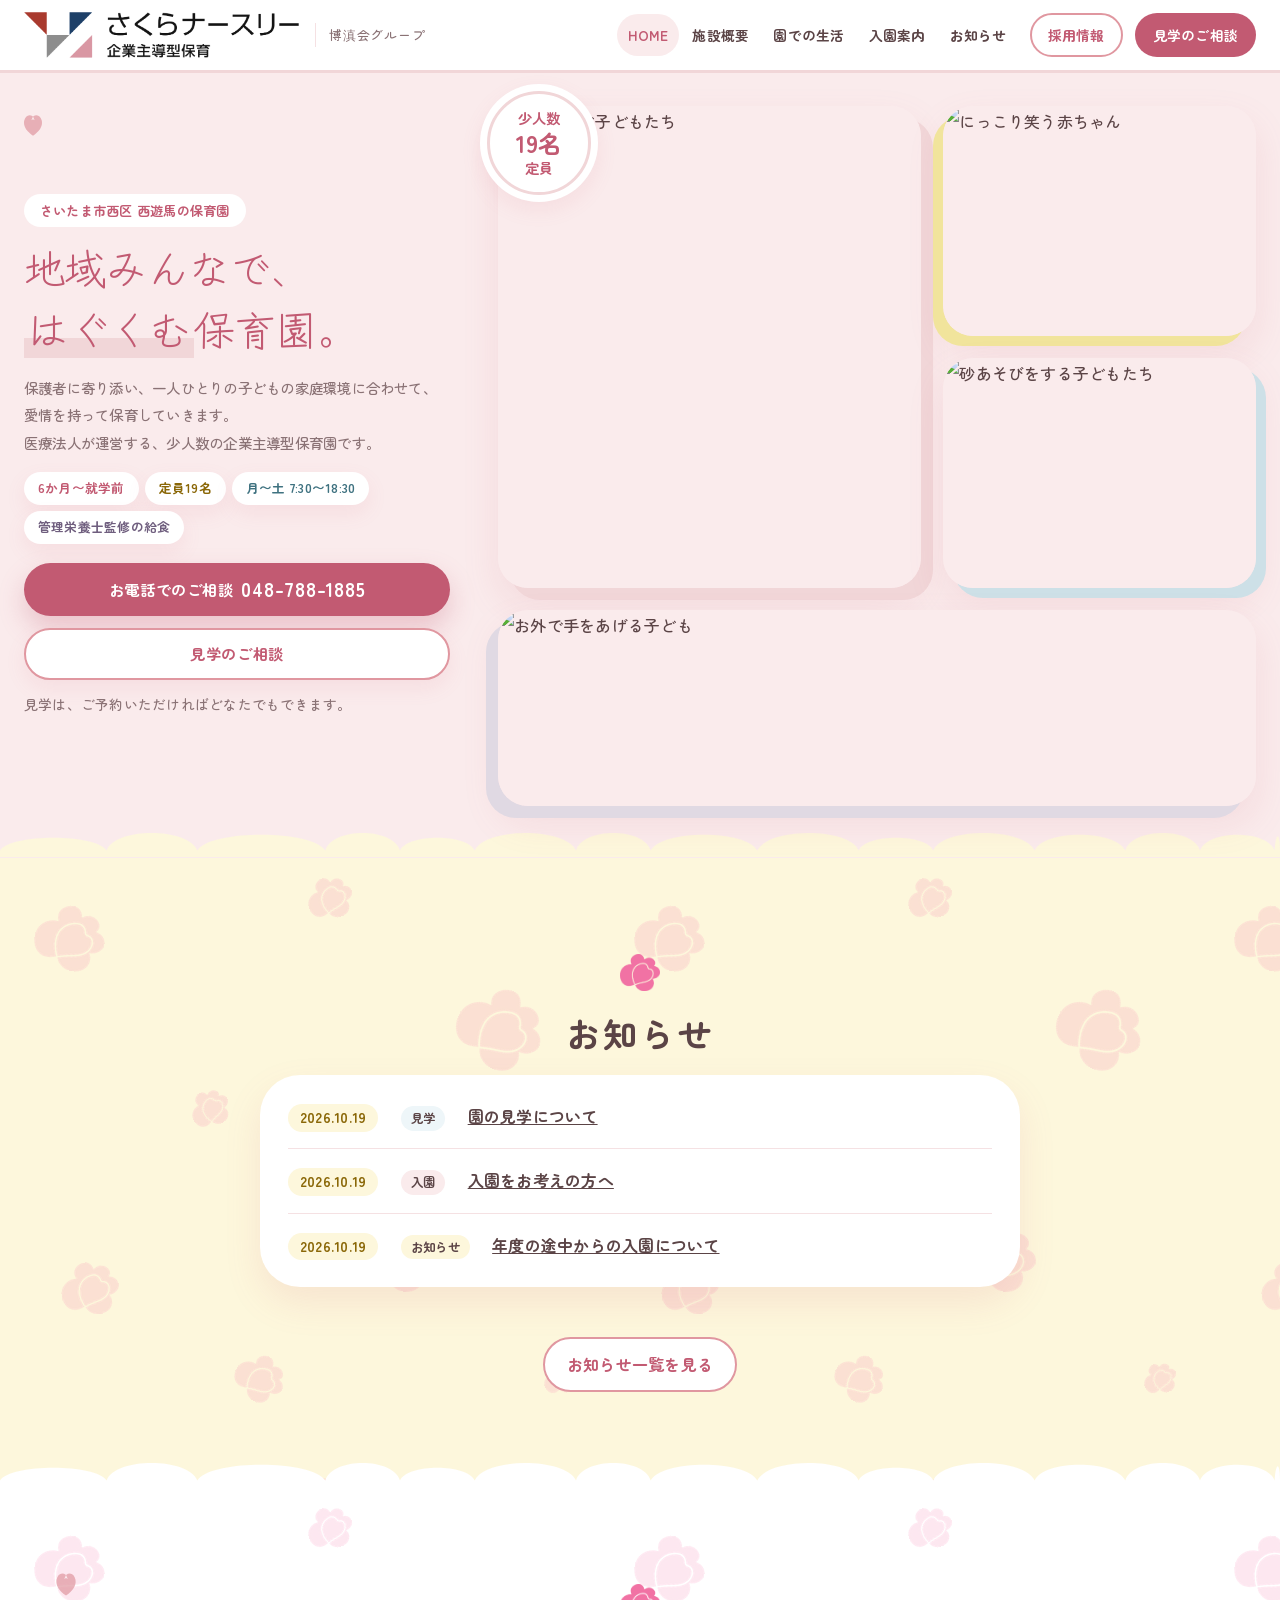
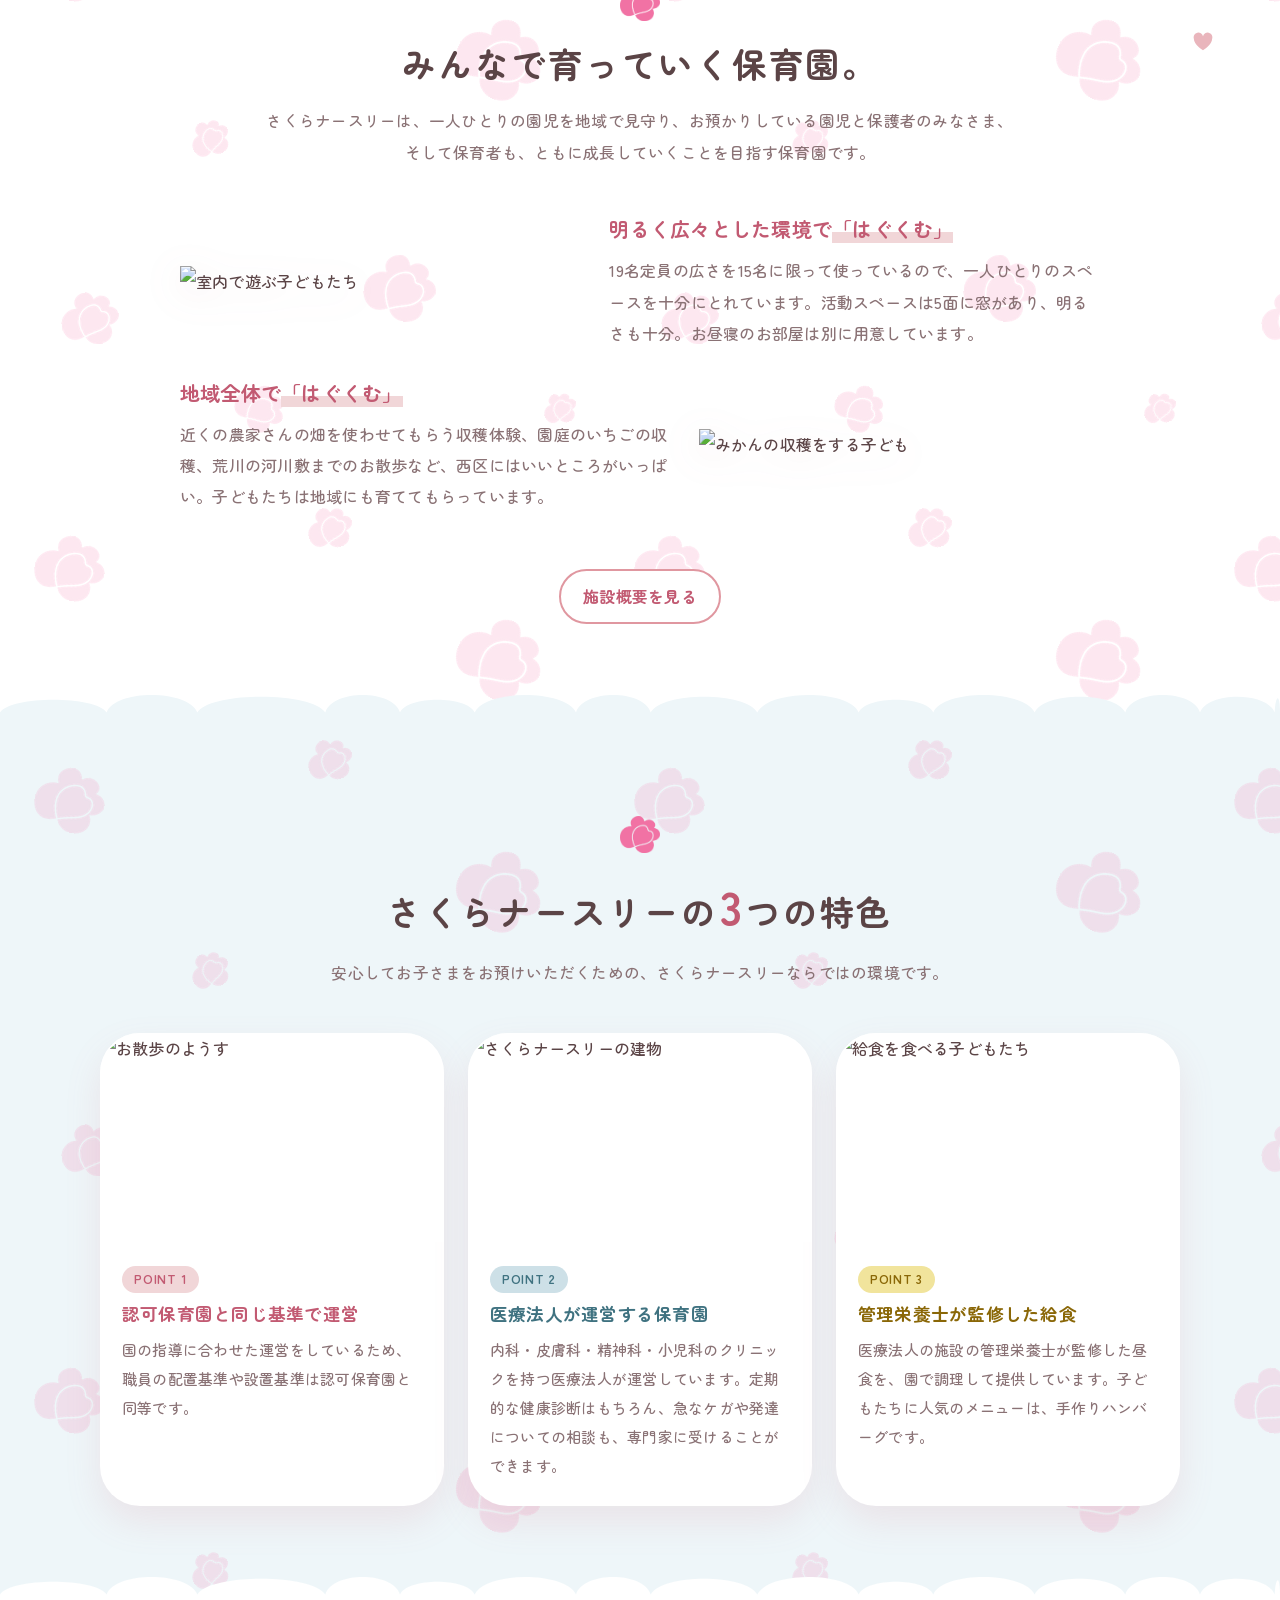
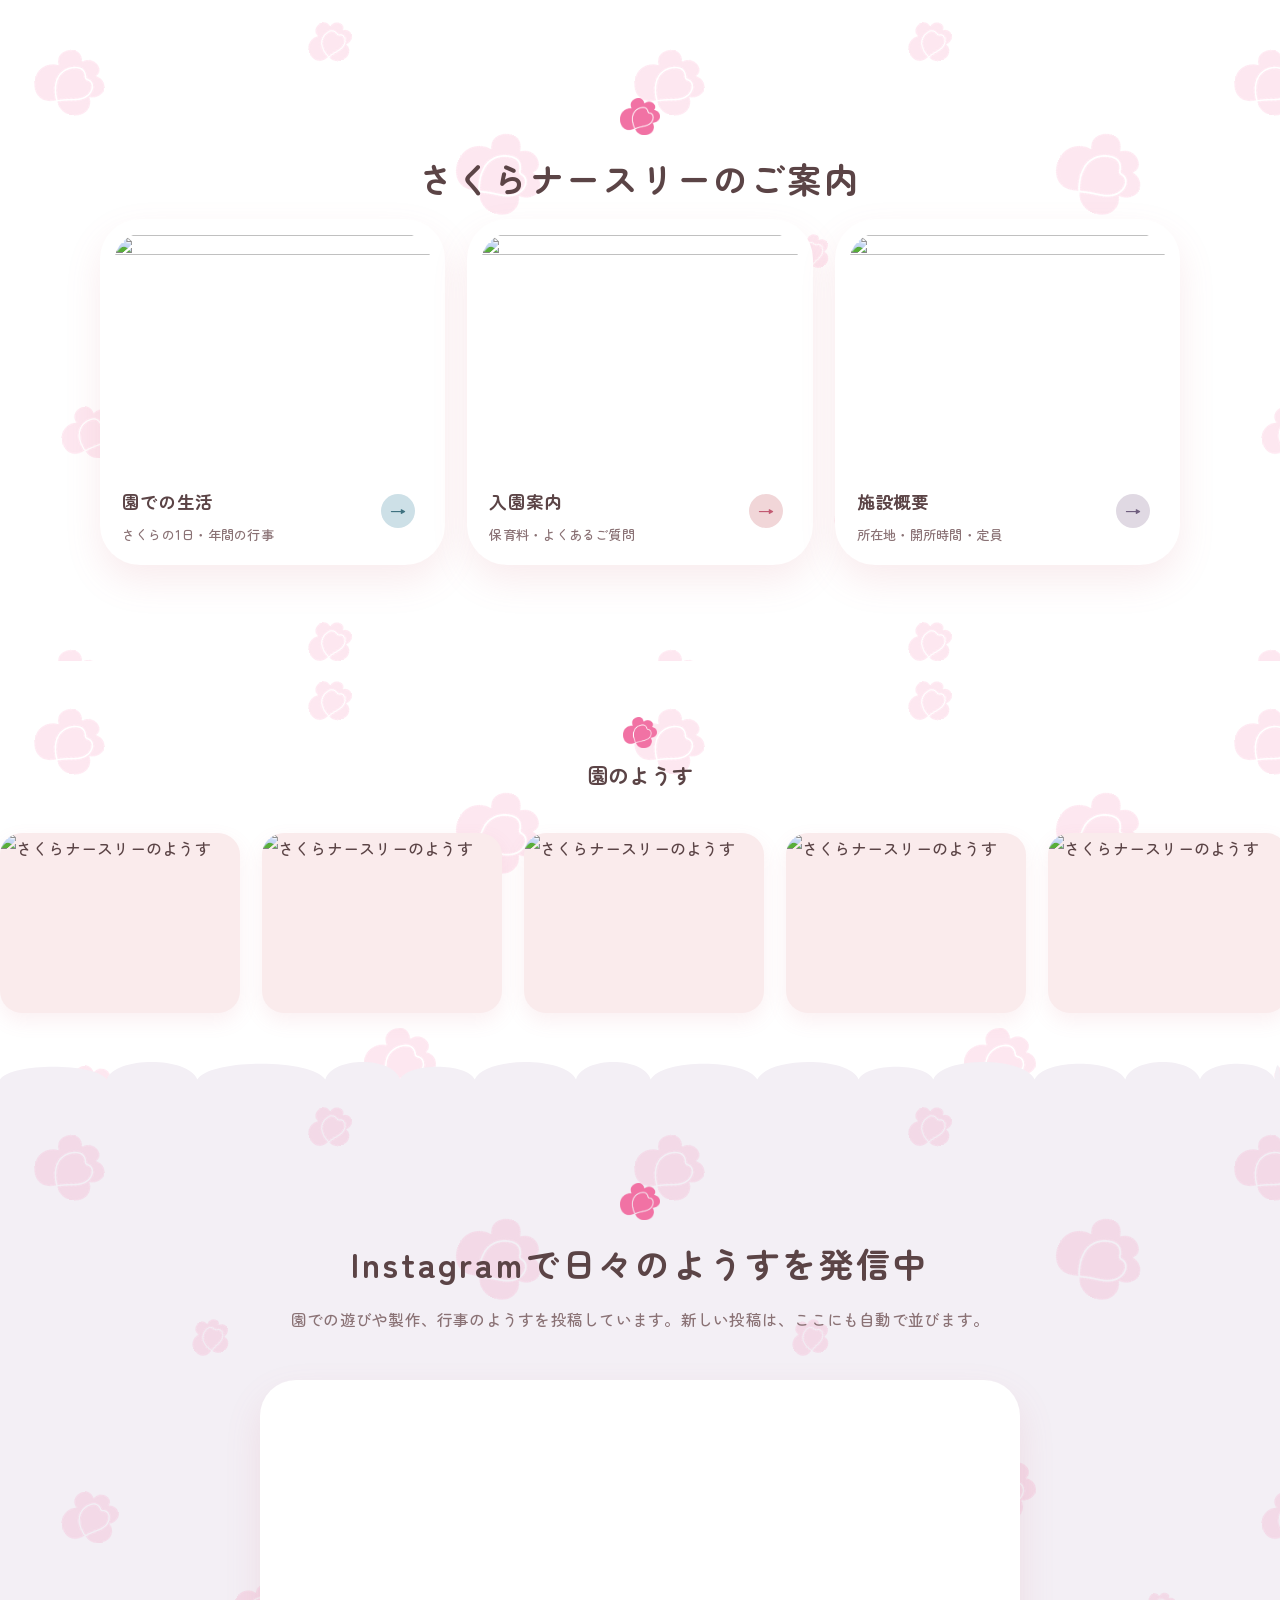
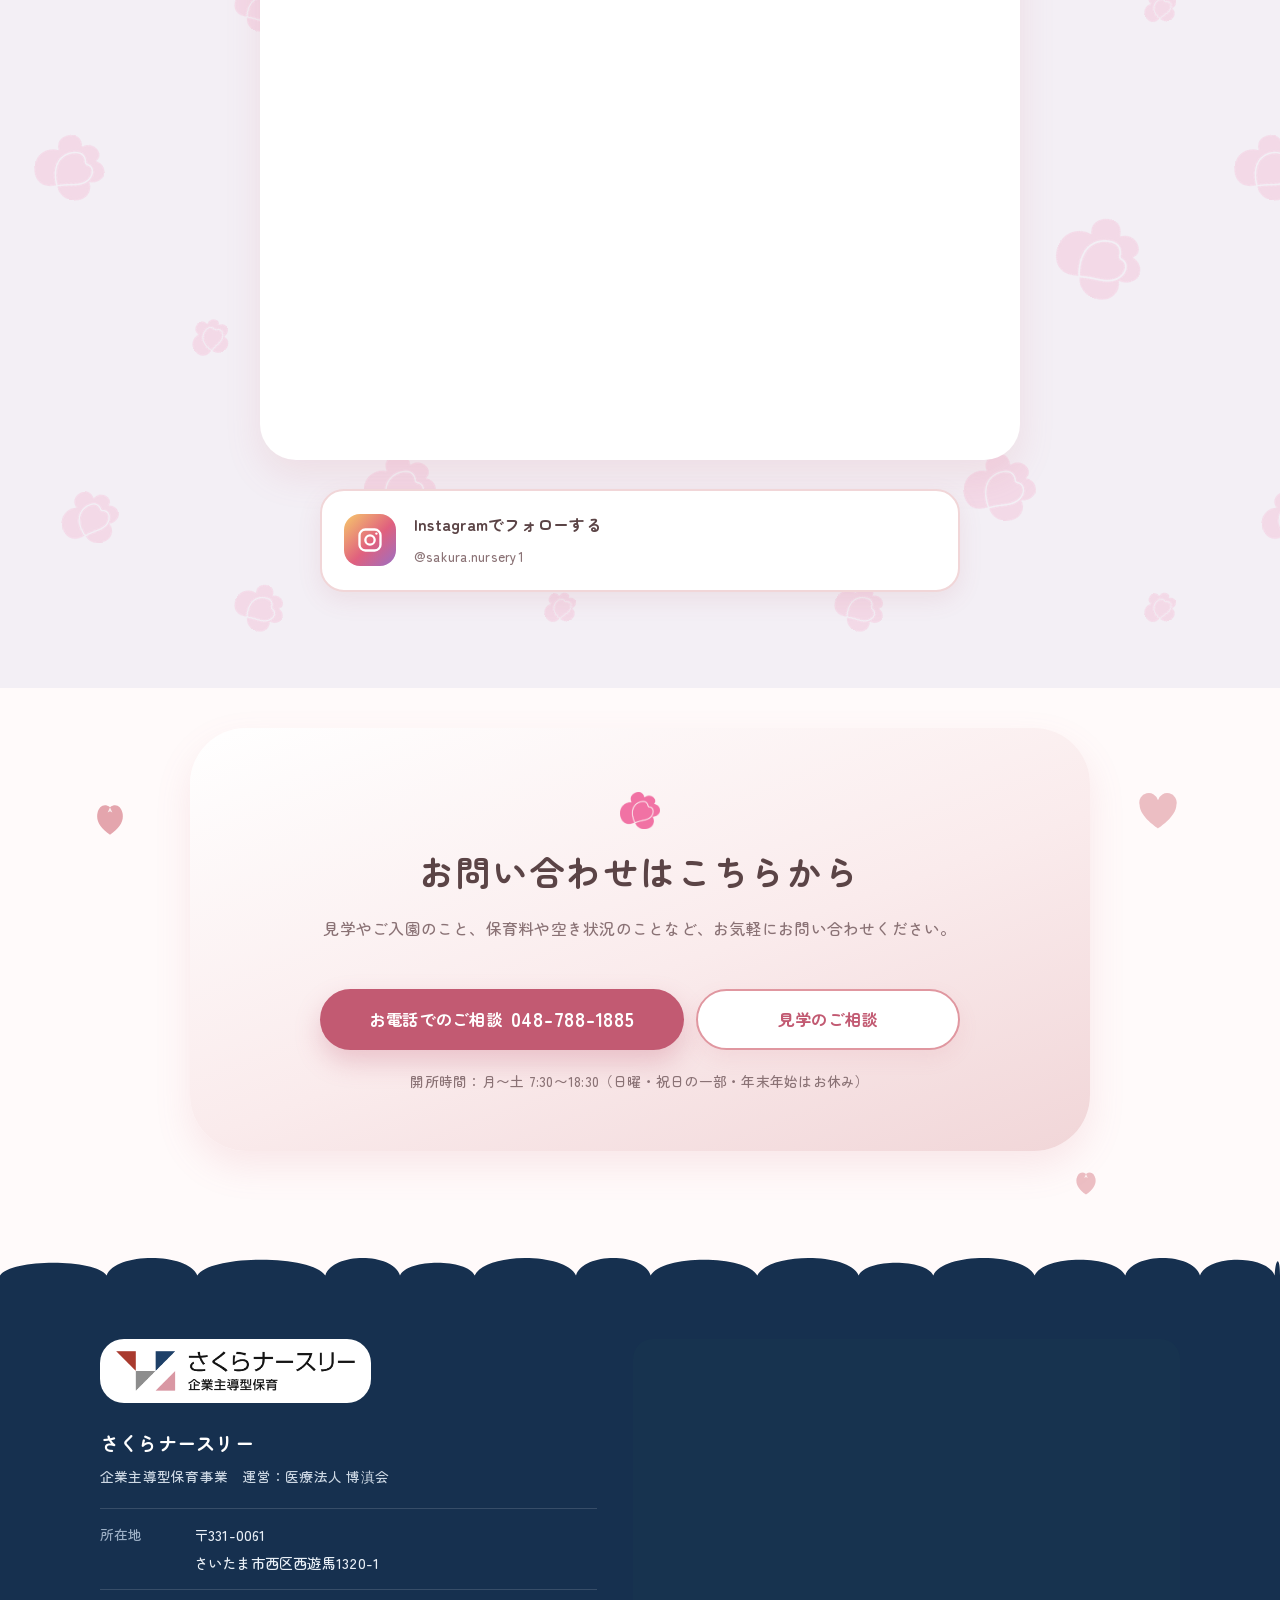
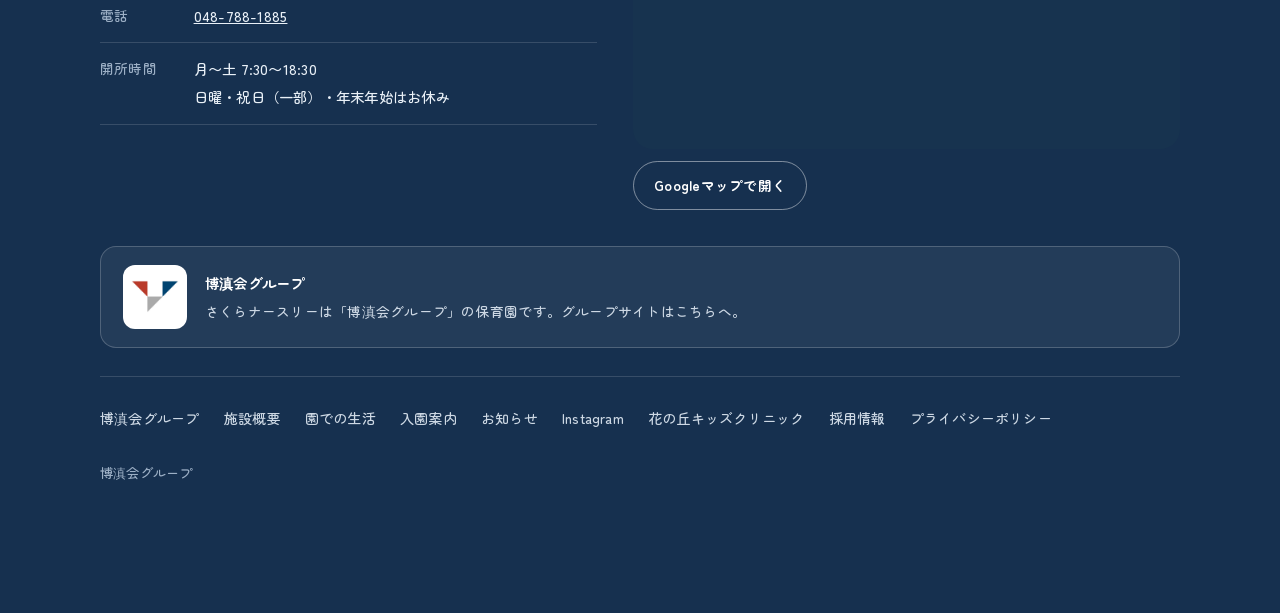
==== commit 70af9434: "Add files via upload" ====
--- a/index.html
+++ b/index.html
@@ -11,7 +11,7 @@
 <link rel="preconnect" href="https://fonts.gstatic.com" crossorigin>
 <link href="https://fonts.googleapis.com/css2?family=Zen+Maru+Gothic:wght@500;700&display=swap" rel="stylesheet">
 <link href="https://fonts.googleapis.com/css2?family=Zen+Kurenaido&display=swap&text=%E3%80%81%E3%80%82%E3%81%8F%E3%81%90%E3%81%A7%E3%81%AA%E3%81%AF%E3%81%BF%E3%82%80%E3%82%93%E4%BF%9D%E5%9C%92%E5%9C%B0%E5%9F%9F%E8%82%B2" rel="stylesheet">
-<link rel="stylesheet" href="style.css?v=20261019">
+<link rel="stylesheet" href="style.css?v=202610192121">
 </head>
 <body>
 <!--
@@ -152,6 +152,19 @@
   <h2 class="strip__ttl">園のようす</h2>
   <div class="strip__track"><figure class="strip__item"><img src="https://hakushinkai.jp/wp-content/themes/hakushinkai/inc/images/Rectangle%2044.png" alt="さくらナースリーのようす" loading="lazy"></figure><figure class="strip__item"><img src="https://hakushinkai.jp/wp-content/themes/hakushinkai/inc/images/Rectangle%2045.png" alt="さくらナースリーのようす" loading="lazy"></figure><figure class="strip__item"><img src="https://hakushinkai.jp/wp-content/themes/hakushinkai/inc/images/Rectangle%2046.png" alt="さくらナースリーのようす" loading="lazy"></figure><figure class="strip__item"><img src="https://hakushinkai.jp/wp-content/themes/hakushinkai/inc/images/Rectangle%2047.png" alt="さくらナースリーのようす" loading="lazy"></figure><figure class="strip__item"><img src="https://hakushinkai.jp/wp-content/themes/hakushinkai/inc/images/Rectangle%2048.png" alt="さくらナースリーのようす" loading="lazy"></figure><figure class="strip__item"><img src="https://hakushinkai.jp/wp-content/themes/hakushinkai/inc/images/Rectangle%2049.png" alt="さくらナースリーのようす" loading="lazy"></figure><figure class="strip__item"><img src="https://hakushinkai.jp/wp-content/themes/hakushinkai/inc/images/Rectangle%2051.png" alt="さくらナースリーのようす" loading="lazy"></figure><figure class="strip__item"><img src="https://hakushinkai.jp/wp-content/themes/hakushinkai/inc/images/Rectangle%2052.png" alt="さくらナースリーのようす" loading="lazy"></figure><figure class="strip__item"><img src="https://hakushinkai.jp/wp-content/themes/hakushinkai/inc/images/Rectangle%2053.png" alt="さくらナースリーのようす" loading="lazy"></figure><figure class="strip__item"><img src="https://hakushinkai.jp/wp-content/themes/hakushinkai/inc/images/Rectangle%2054.png" alt="さくらナースリーのようす" loading="lazy"></figure><figure class="strip__item"><img src="https://hakushinkai.jp/wp-content/themes/hakushinkai/inc/images/Rectangle%2055.png" alt="さくらナースリーのようす" loading="lazy"></figure><figure class="strip__item"><img src="https://hakushinkai.jp/wp-content/themes/hakushinkai/inc/images/Rectangle%2056.png" alt="さくらナースリーのようす" loading="lazy"></figure><figure class="strip__item"><img src="https://hakushinkai.jp/wp-content/themes/hakushinkai/inc/images/Rectangle%2057.png" alt="さくらナースリーのようす" loading="lazy"></figure><figure class="strip__item"><img src="https://hakushinkai.jp/wp-content/themes/hakushinkai/inc/images/Rectangle%2058.png" alt="さくらナースリーのようす" loading="lazy"></figure><figure class="strip__item"><img src="https://hakushinkai.jp/wp-content/themes/hakushinkai/inc/images/Rectangle%2059.png" alt="さくらナースリーのようす" loading="lazy"></figure><figure class="strip__item"><img src="https://hakushinkai.jp/wp-content/themes/hakushinkai/inc/images/Rectangle%2060.png" alt="さくらナースリーのようす" loading="lazy"></figure><figure class="strip__item"><img src="https://hakushinkai.jp/wp-content/themes/hakushinkai/inc/images/Rectangle%2061.png" alt="さくらナースリーのようす" loading="lazy"></figure><figure class="strip__item"><img src="https://hakushinkai.jp/wp-content/themes/hakushinkai/inc/images/Rectangle%2062.png" alt="さくらナースリーのようす" loading="lazy"></figure><div class="strip__dup" aria-hidden="true"><figure class="strip__item"><img src="https://hakushinkai.jp/wp-content/themes/hakushinkai/inc/images/Rectangle%2044.png" alt="" aria-hidden="true" loading="lazy"></figure><figure class="strip__item"><img src="https://hakushinkai.jp/wp-content/themes/hakushinkai/inc/images/Rectangle%2045.png" alt="" aria-hidden="true" loading="lazy"></figure><figure class="strip__item"><img src="https://hakushinkai.jp/wp-content/themes/hakushinkai/inc/images/Rectangle%2046.png" alt="" aria-hidden="true" loading="lazy"></figure><figure class="strip__item"><img src="https://hakushinkai.jp/wp-content/themes/hakushinkai/inc/images/Rectangle%2047.png" alt="" aria-hidden="true" loading="lazy"></figure><figure class="strip__item"><img src="https://hakushinkai.jp/wp-content/themes/hakushinkai/inc/images/Rectangle%2048.png" alt="" aria-hidden="true" loading="lazy"></figure><figure class="strip__item"><img src="https://hakushinkai.jp/wp-content/themes/hakushinkai/inc/images/Rectangle%2049.png" alt="" aria-hidden="true" loading="lazy"></figure><figure class="strip__item"><img src="https://hakushinkai.jp/wp-content/themes/hakushinkai/inc/images/Rectangle%2051.png" alt="" aria-hidden="true" loading="lazy"></figure><figure class="strip__item"><img src="https://hakushinkai.jp/wp-content/themes/hakushinkai/inc/images/Rectangle%2052.png" alt="" aria-hidden="true" loading="lazy"></figure><figure class="strip__item"><img src="https://hakushinkai.jp/wp-content/themes/hakushinkai/inc/images/Rectangle%2053.png" alt="" aria-hidden="true" loading="lazy"></figure><figure class="strip__item"><img src="https://hakushinkai.jp/wp-content/themes/hakushinkai/inc/images/Rectangle%2054.png" alt="" aria-hidden="true" loading="lazy"></figure><figure class="strip__item"><img src="https://hakushinkai.jp/wp-content/themes/hakushinkai/inc/images/Rectangle%2055.png" alt="" aria-hidden="true" loading="lazy"></figure><figure class="strip__item"><img src="https://hakushinkai.jp/wp-content/themes/hakushinkai/inc/images/Rectangle%2056.png" alt="" aria-hidden="true" loading="lazy"></figure><figure class="strip__item"><img src="https://hakushinkai.jp/wp-content/themes/hakushinkai/inc/images/Rectangle%2057.png" alt="" aria-hidden="true" loading="lazy"></figure><figure class="strip__item"><img src="https://hakushinkai.jp/wp-content/themes/hakushinkai/inc/images/Rectangle%2058.png" alt="" aria-hidden="true" loading="lazy"></figure><figure class="strip__item"><img src="https://hakushinkai.jp/wp-content/themes/hakushinkai/inc/images/Rectangle%2059.png" alt="" aria-hidden="true" loading="lazy"></figure><figure class="strip__item"><img src="https://hakushinkai.jp/wp-content/themes/hakushinkai/inc/images/Rectangle%2060.png" alt="" aria-hidden="true" loading="lazy"></figure><figure class="strip__item"><img src="https://hakushinkai.jp/wp-content/themes/hakushinkai/inc/images/Rectangle%2061.png" alt="" aria-hidden="true" loading="lazy"></figure><figure class="strip__item"><img src="https://hakushinkai.jp/wp-content/themes/hakushinkai/inc/images/Rectangle%2062.png" alt="" aria-hidden="true" loading="lazy"></figure></div></div>
 </section>
+<!-- ===== Instagram（最新の投稿が自動で並ぶ） ===== -->
+<!-- インスタのプロフィールの埋め込み（ログイン不要）。インスタ側の都合で表示されなくなった場合は、下のボタンだけ残ります -->
+<section class="section section--pink wave-top tint-pur pur-sec" id="instagram" aria-labelledby="ig-title">
+  <div class="wrap">
+    <h2 class="h2" id="ig-title"><span>Instagramで</span><span>日々のようすを発信中</span></h2>
+    <p class="lede">園での遊びや製作、行事のようすを投稿しています。新しい投稿は、ここにも自動で並びます。</p>
+    <div class="igbox"><iframe src="https://www.instagram.com/sakura.nursery1/embed/" title="さくらナースリーのInstagram" loading="lazy"></iframe></div>
+    <a class="insta" id="btn-insta-top" href="https://www.instagram.com/sakura.nursery1/" target="_blank" rel="noopener">
+      <span class="insta__ico" aria-hidden="true"><svg viewBox="0 0 24 24" fill="none" stroke="#fff" stroke-width="2"><rect x="3" y="3" width="18" height="18" rx="5"/><circle cx="12" cy="12" r="4"/><circle cx="17.5" cy="6.5" r="1" fill="#fff" stroke="none"/></svg></span>
+      <span><strong>Instagramでフォローする</strong><small>@sakura.nursery1</small></span>
+    </a>
+  </div>
+</section>
 <!-- ===== 最後のご相談 ===== -->
 <section class="cta" aria-labelledby="cta-title">
   <div class="bunting" aria-hidden="true"></div>
--- a/style.css
+++ b/style.css
@@ -1283,3 +1283,8 @@
   .fv__badge{ width:96px; height:96px; font-size:.75rem; }
   .fv__badge b{ font-size:1.15rem; }
 }
+/* Instagramの埋め込み */
+.igbox{ max-width:760px; margin:0 auto; background:#fff; border-radius:36px; overflow:hidden; box-shadow:var(--soft); padding:10px; }
+.igbox iframe{ display:block; width:100%; height:660px; border:0; border-radius:28px; background:#fff; }
+@media (max-width:760px){ .igbox{ border-radius:28px; padding:6px; } .igbox iframe{ height:560px; border-radius:22px; } }
+#instagram .insta{ margin-top:1.8em; }
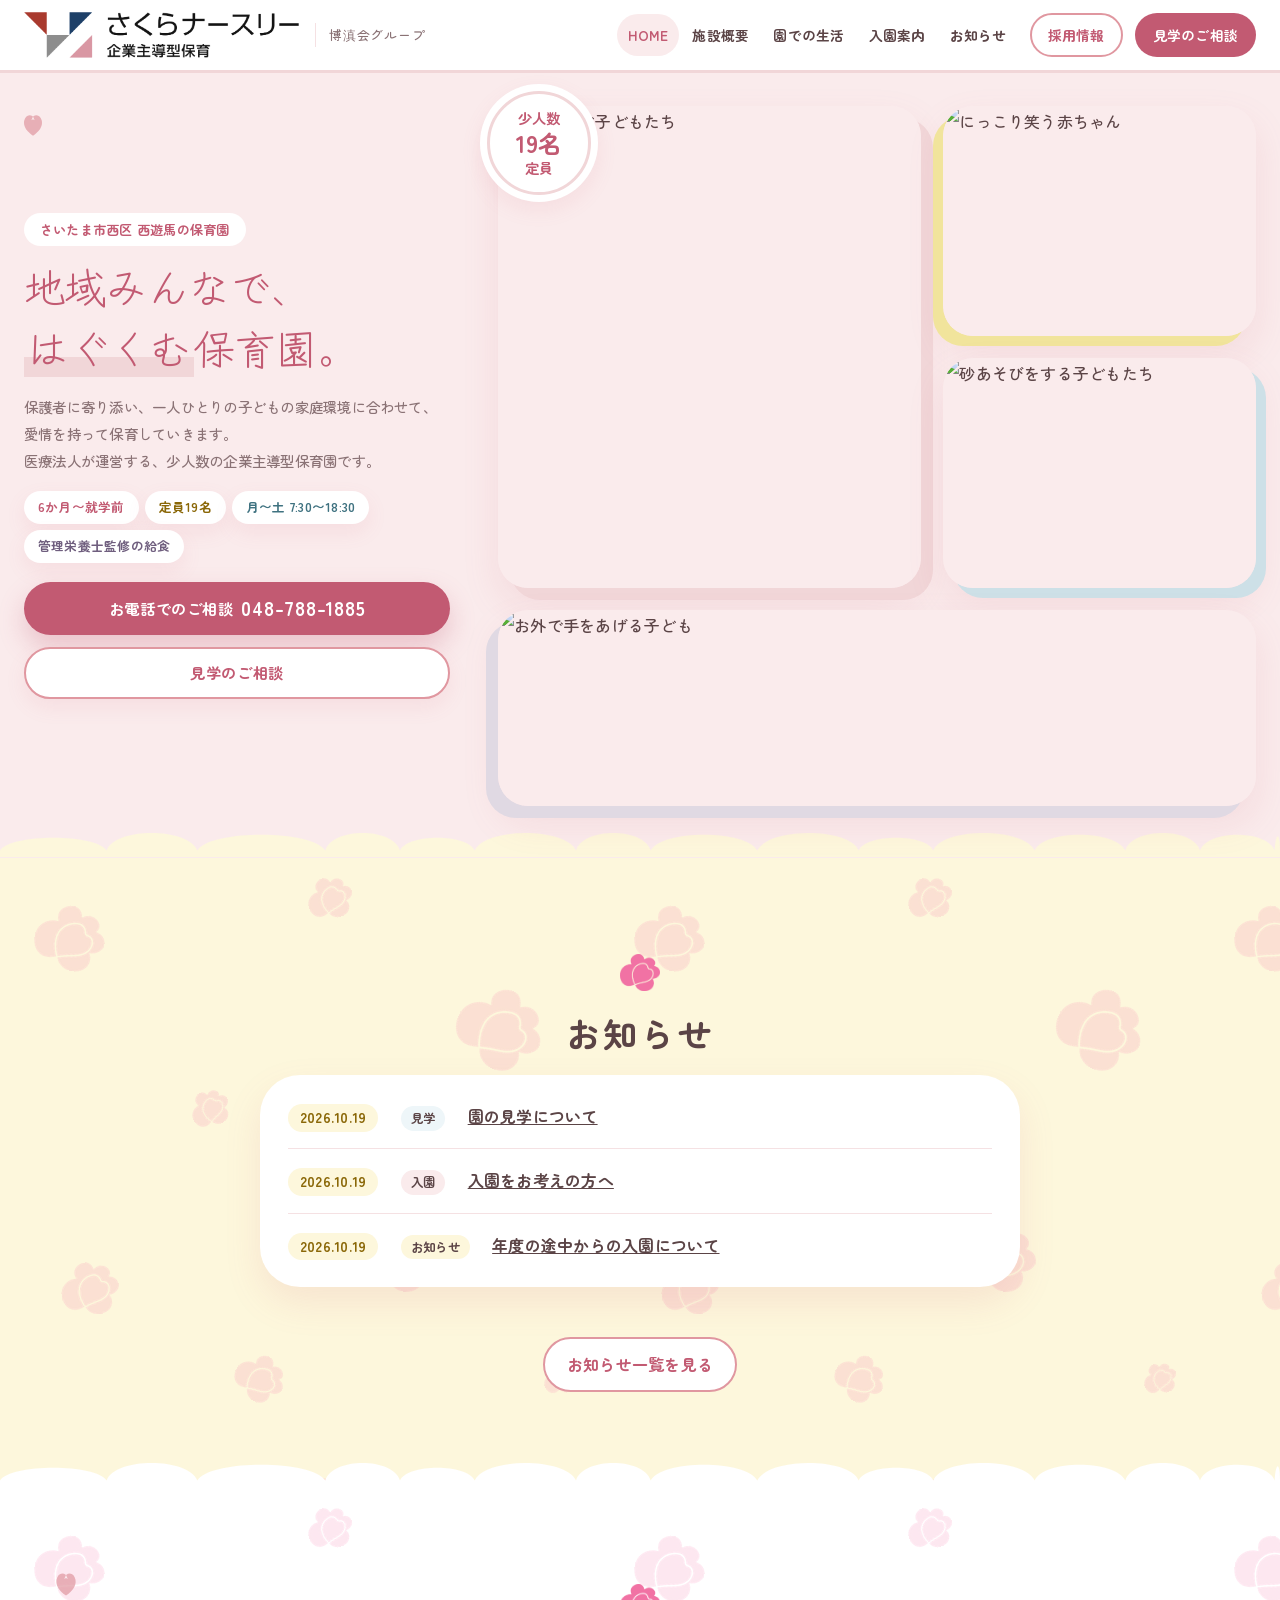
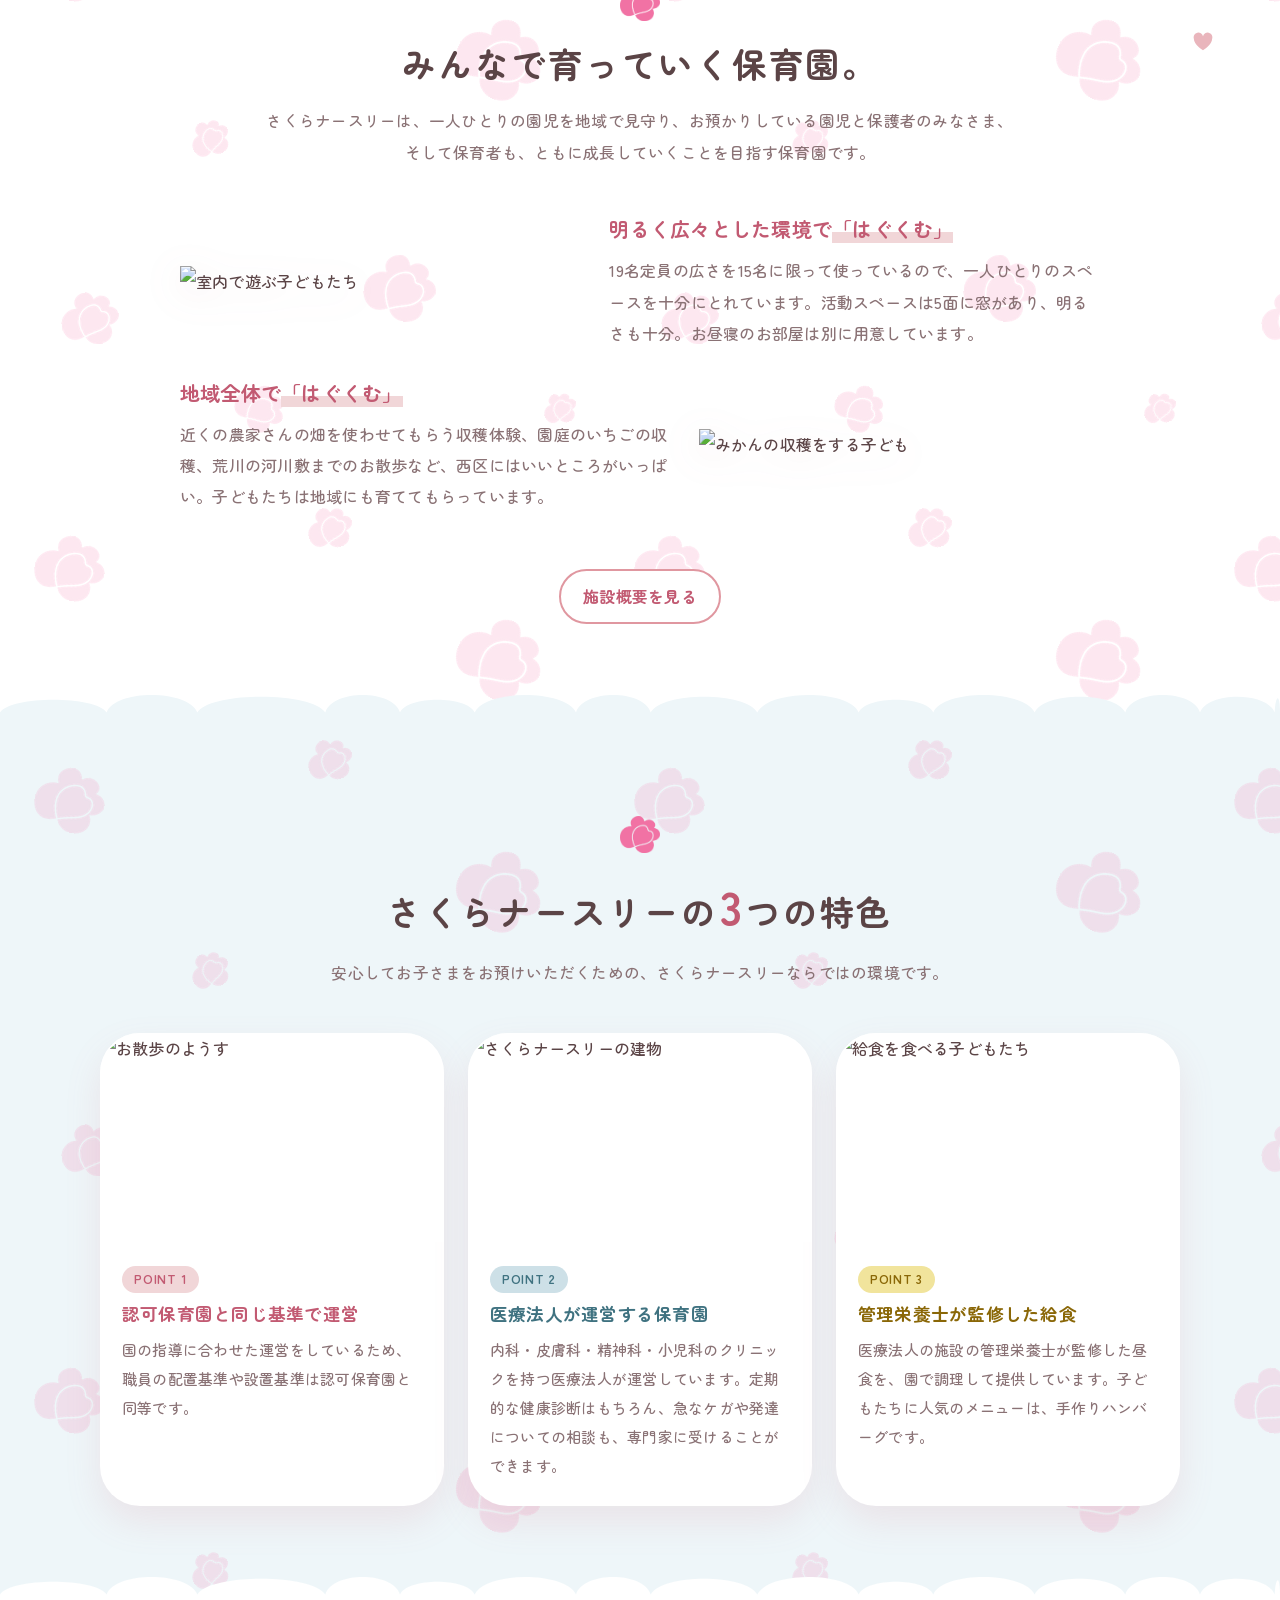
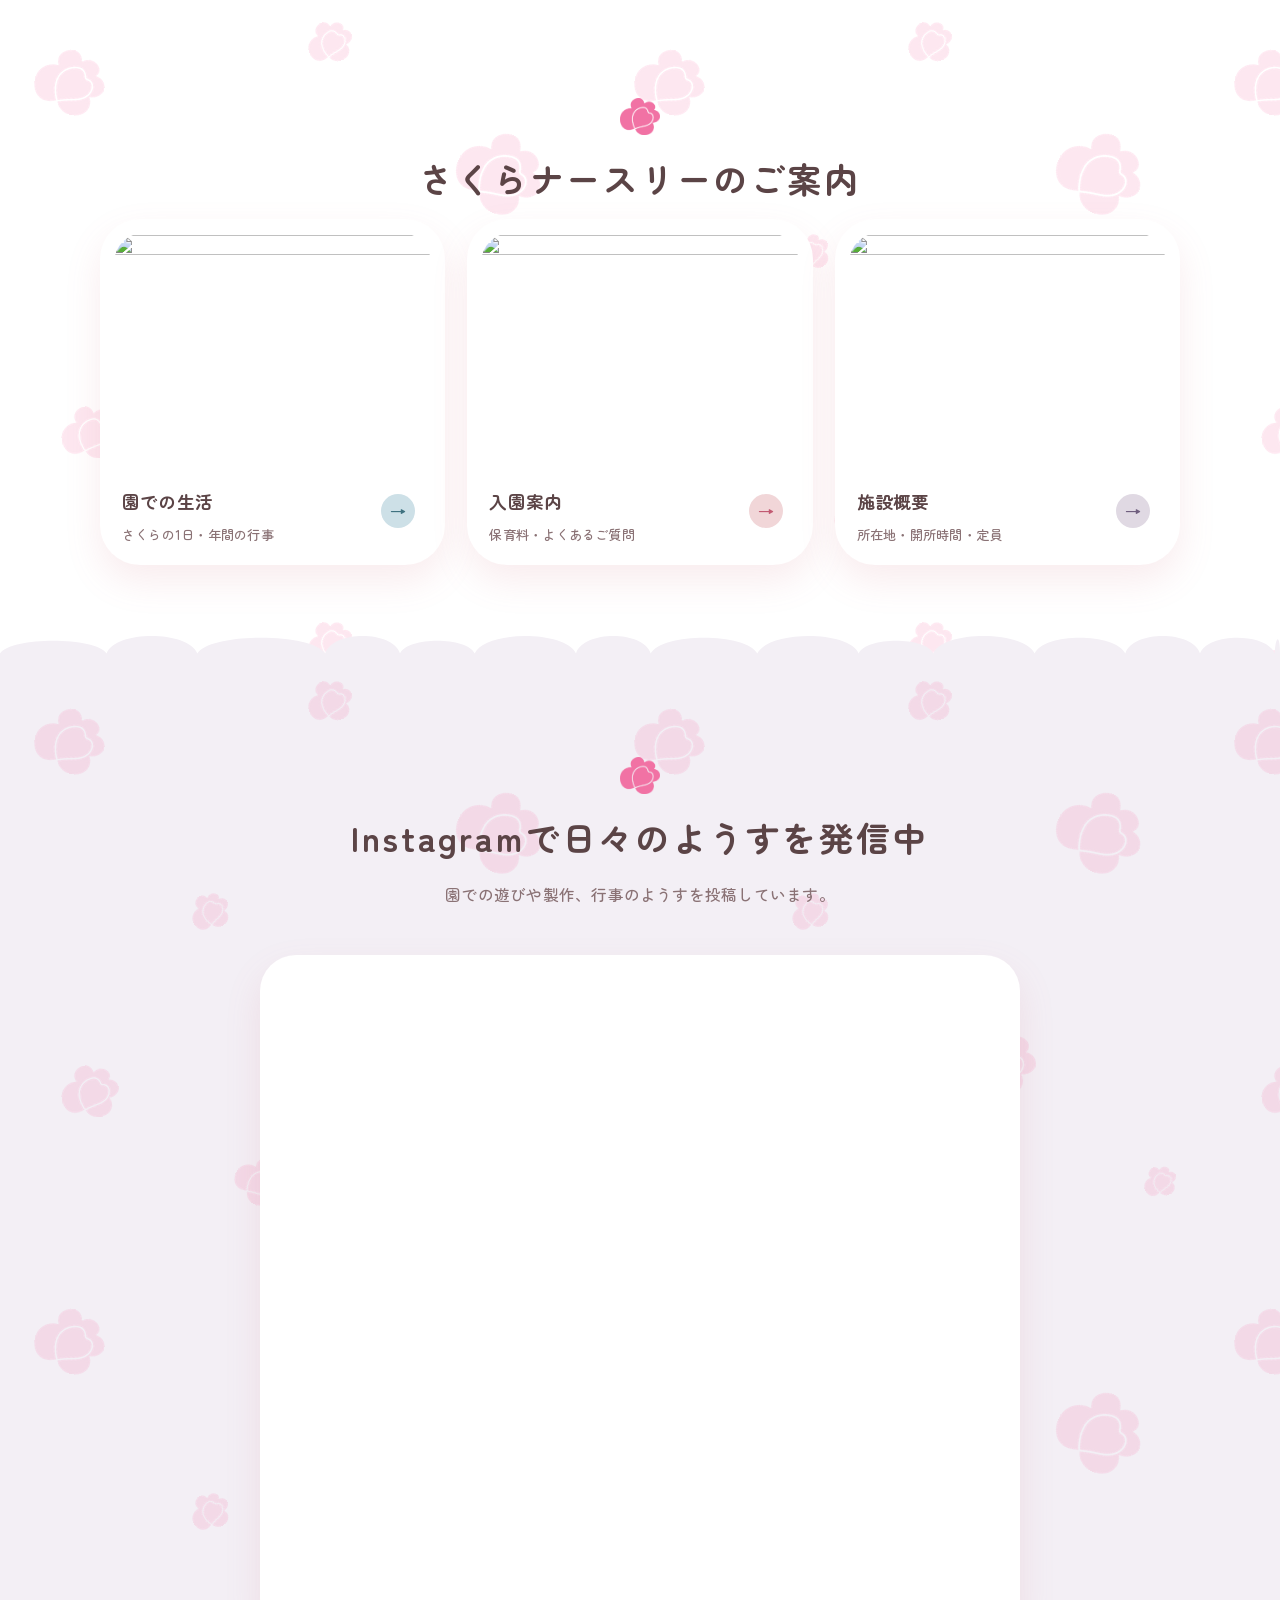
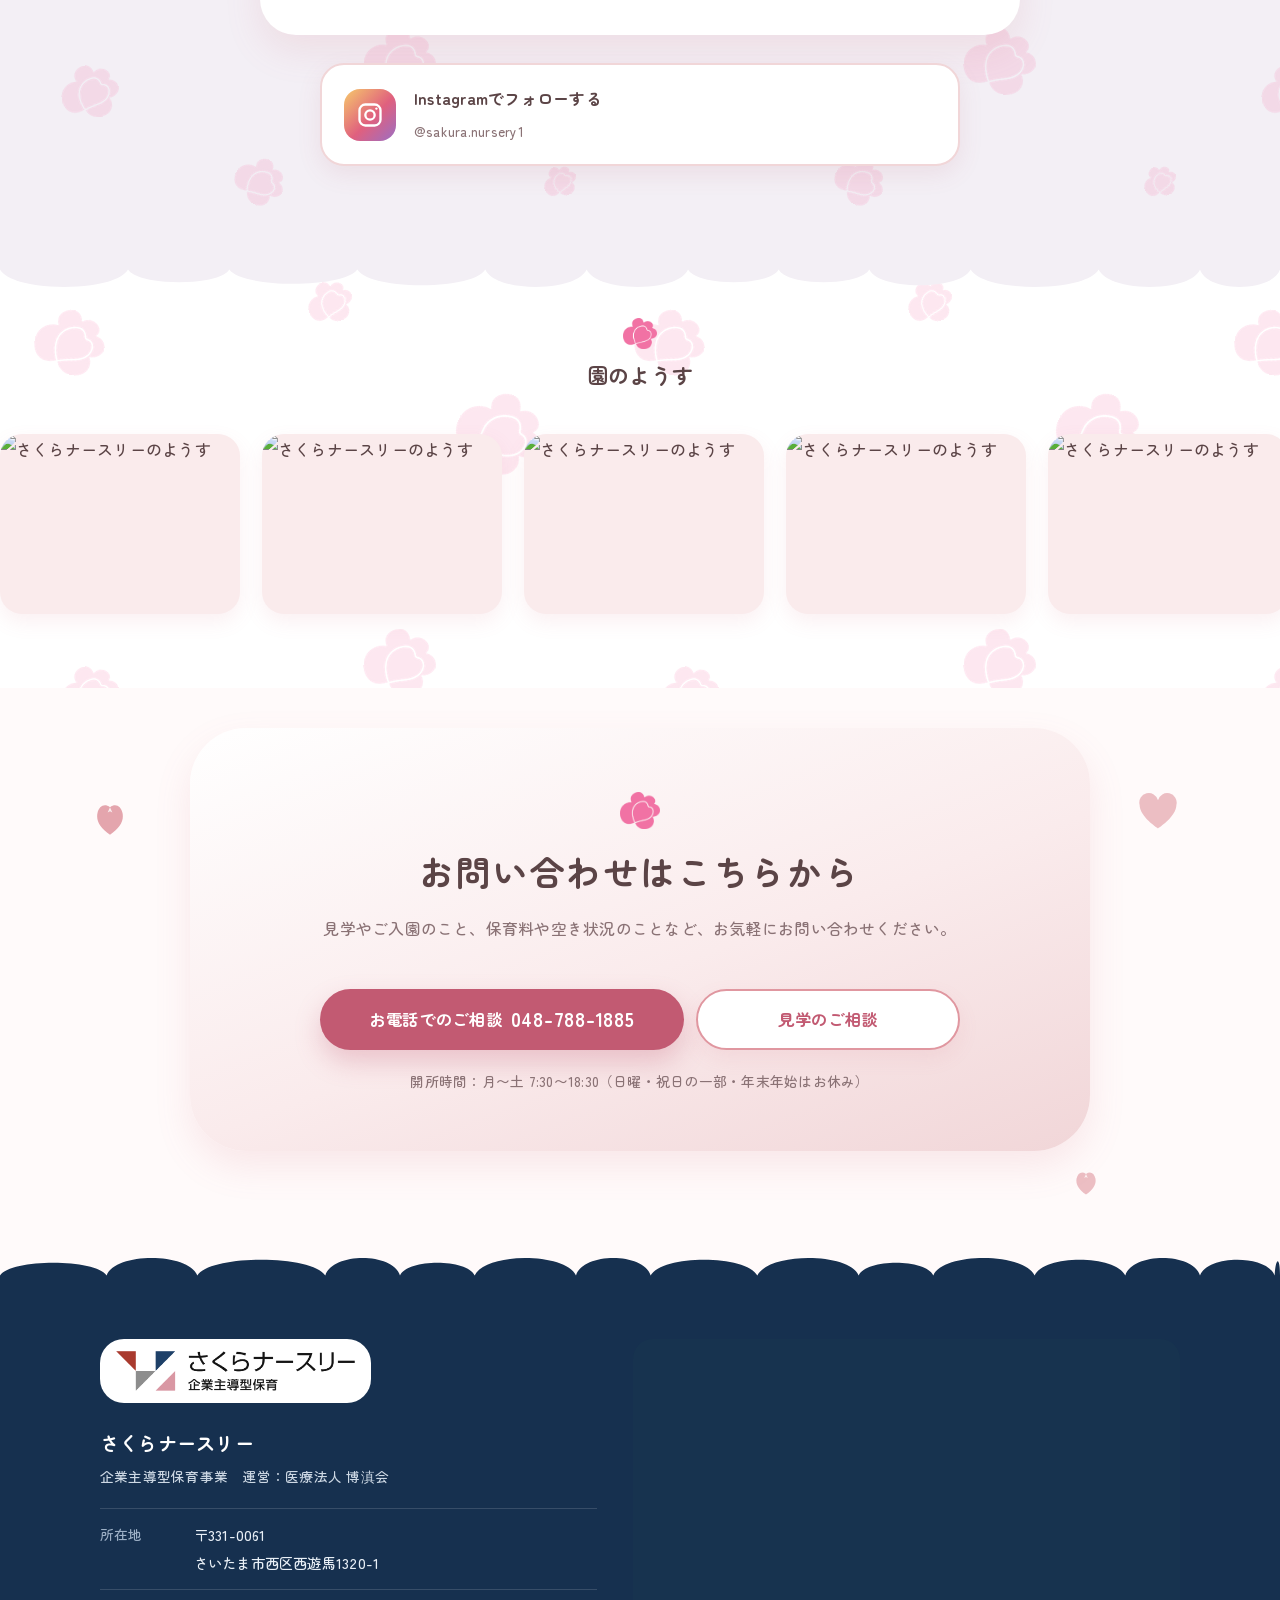
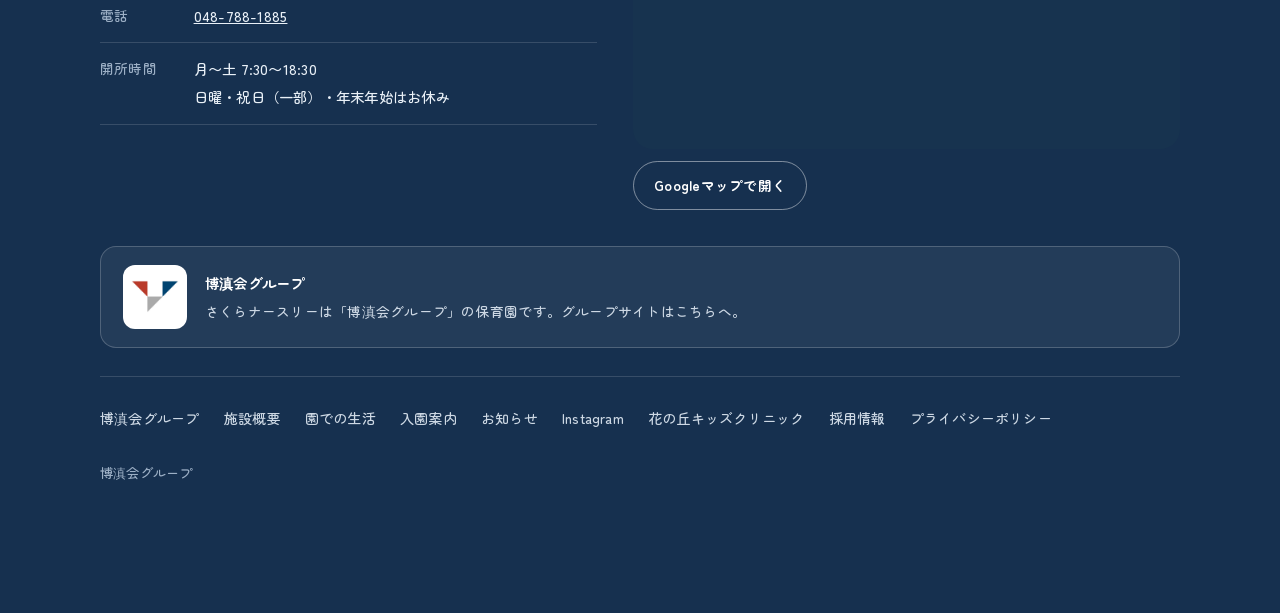
==== commit 24ce074c: "Add files via upload" ====
--- a/index.html
+++ b/index.html
@@ -6,12 +6,12 @@
 <title>さくらナースリー｜さいたま市西区の企業主導型保育園｜博滇会グループ</title>
 <!-- ★お試し公開のあいだは検索結果に出ないようにしています。本番公開のときはこの1行を削除してください★ -->
 <meta name="robots" content="noindex,nofollow">
-<meta name="description" content="さくらナースリー（さいたま市西区西遊馬）は、博滇会グループが運営する企業主導型保育園です。6か月から就学前まで、定員19名。月〜土 7:30〜18:30。見学はどなたでも受け付けています。">
+<meta name="description" content="さくらナースリー（さいたま市西区西遊馬）は、博滇会グループが運営する企業主導型保育園です。6か月から就学前まで、定員19名。月〜土 7:30〜18:30。見学はご予約制で承っております。">
 <link rel="preconnect" href="https://fonts.googleapis.com">
 <link rel="preconnect" href="https://fonts.gstatic.com" crossorigin>
 <link href="https://fonts.googleapis.com/css2?family=Zen+Maru+Gothic:wght@500;700&display=swap" rel="stylesheet">
 <link href="https://fonts.googleapis.com/css2?family=Zen+Kurenaido&display=swap&text=%E3%80%81%E3%80%82%E3%81%8F%E3%81%90%E3%81%A7%E3%81%AA%E3%81%AF%E3%81%BF%E3%82%80%E3%82%93%E4%BF%9D%E5%9C%92%E5%9C%B0%E5%9F%9F%E8%82%B2" rel="stylesheet">
-<link rel="stylesheet" href="style.css?v=202610192121">
+<link rel="stylesheet" href="style.css?v=202610300845">
 </head>
 <body>
 <!--
@@ -68,7 +68,6 @@
         <a class="btn btn--tel" id="btn-tel" href="tel:0487881885"><span>お電話でのご相談</span><span class="num-t">048-788-1885</span></a>
         <a class="btn btn--visit" id="btn-visit" href="https://hakushinkai.jp/contact/?from=sakura-nursery&amp;place=fv"><span>見学のご相談</span></a>
       </div>
-      <p class="fv__note">見学は、ご予約いただければどなたでもできます。</p>
     </div>
 
     <div class="fv__photo">
@@ -147,23 +146,23 @@
   </div>
 </section>
 
-<!-- ===== 園のようす（写真が流れる帯） ===== -->
-<section class="strip strip--nocap" aria-label="園のようす">
-  <h2 class="strip__ttl">園のようす</h2>
-  <div class="strip__track"><figure class="strip__item"><img src="https://hakushinkai.jp/wp-content/themes/hakushinkai/inc/images/Rectangle%2044.png" alt="さくらナースリーのようす" loading="lazy"></figure><figure class="strip__item"><img src="https://hakushinkai.jp/wp-content/themes/hakushinkai/inc/images/Rectangle%2045.png" alt="さくらナースリーのようす" loading="lazy"></figure><figure class="strip__item"><img src="https://hakushinkai.jp/wp-content/themes/hakushinkai/inc/images/Rectangle%2046.png" alt="さくらナースリーのようす" loading="lazy"></figure><figure class="strip__item"><img src="https://hakushinkai.jp/wp-content/themes/hakushinkai/inc/images/Rectangle%2047.png" alt="さくらナースリーのようす" loading="lazy"></figure><figure class="strip__item"><img src="https://hakushinkai.jp/wp-content/themes/hakushinkai/inc/images/Rectangle%2048.png" alt="さくらナースリーのようす" loading="lazy"></figure><figure class="strip__item"><img src="https://hakushinkai.jp/wp-content/themes/hakushinkai/inc/images/Rectangle%2049.png" alt="さくらナースリーのようす" loading="lazy"></figure><figure class="strip__item"><img src="https://hakushinkai.jp/wp-content/themes/hakushinkai/inc/images/Rectangle%2051.png" alt="さくらナースリーのようす" loading="lazy"></figure><figure class="strip__item"><img src="https://hakushinkai.jp/wp-content/themes/hakushinkai/inc/images/Rectangle%2052.png" alt="さくらナースリーのようす" loading="lazy"></figure><figure class="strip__item"><img src="https://hakushinkai.jp/wp-content/themes/hakushinkai/inc/images/Rectangle%2053.png" alt="さくらナースリーのようす" loading="lazy"></figure><figure class="strip__item"><img src="https://hakushinkai.jp/wp-content/themes/hakushinkai/inc/images/Rectangle%2054.png" alt="さくらナースリーのようす" loading="lazy"></figure><figure class="strip__item"><img src="https://hakushinkai.jp/wp-content/themes/hakushinkai/inc/images/Rectangle%2055.png" alt="さくらナースリーのようす" loading="lazy"></figure><figure class="strip__item"><img src="https://hakushinkai.jp/wp-content/themes/hakushinkai/inc/images/Rectangle%2056.png" alt="さくらナースリーのようす" loading="lazy"></figure><figure class="strip__item"><img src="https://hakushinkai.jp/wp-content/themes/hakushinkai/inc/images/Rectangle%2057.png" alt="さくらナースリーのようす" loading="lazy"></figure><figure class="strip__item"><img src="https://hakushinkai.jp/wp-content/themes/hakushinkai/inc/images/Rectangle%2058.png" alt="さくらナースリーのようす" loading="lazy"></figure><figure class="strip__item"><img src="https://hakushinkai.jp/wp-content/themes/hakushinkai/inc/images/Rectangle%2059.png" alt="さくらナースリーのようす" loading="lazy"></figure><figure class="strip__item"><img src="https://hakushinkai.jp/wp-content/themes/hakushinkai/inc/images/Rectangle%2060.png" alt="さくらナースリーのようす" loading="lazy"></figure><figure class="strip__item"><img src="https://hakushinkai.jp/wp-content/themes/hakushinkai/inc/images/Rectangle%2061.png" alt="さくらナースリーのようす" loading="lazy"></figure><figure class="strip__item"><img src="https://hakushinkai.jp/wp-content/themes/hakushinkai/inc/images/Rectangle%2062.png" alt="さくらナースリーのようす" loading="lazy"></figure><div class="strip__dup" aria-hidden="true"><figure class="strip__item"><img src="https://hakushinkai.jp/wp-content/themes/hakushinkai/inc/images/Rectangle%2044.png" alt="" aria-hidden="true" loading="lazy"></figure><figure class="strip__item"><img src="https://hakushinkai.jp/wp-content/themes/hakushinkai/inc/images/Rectangle%2045.png" alt="" aria-hidden="true" loading="lazy"></figure><figure class="strip__item"><img src="https://hakushinkai.jp/wp-content/themes/hakushinkai/inc/images/Rectangle%2046.png" alt="" aria-hidden="true" loading="lazy"></figure><figure class="strip__item"><img src="https://hakushinkai.jp/wp-content/themes/hakushinkai/inc/images/Rectangle%2047.png" alt="" aria-hidden="true" loading="lazy"></figure><figure class="strip__item"><img src="https://hakushinkai.jp/wp-content/themes/hakushinkai/inc/images/Rectangle%2048.png" alt="" aria-hidden="true" loading="lazy"></figure><figure class="strip__item"><img src="https://hakushinkai.jp/wp-content/themes/hakushinkai/inc/images/Rectangle%2049.png" alt="" aria-hidden="true" loading="lazy"></figure><figure class="strip__item"><img src="https://hakushinkai.jp/wp-content/themes/hakushinkai/inc/images/Rectangle%2051.png" alt="" aria-hidden="true" loading="lazy"></figure><figure class="strip__item"><img src="https://hakushinkai.jp/wp-content/themes/hakushinkai/inc/images/Rectangle%2052.png" alt="" aria-hidden="true" loading="lazy"></figure><figure class="strip__item"><img src="https://hakushinkai.jp/wp-content/themes/hakushinkai/inc/images/Rectangle%2053.png" alt="" aria-hidden="true" loading="lazy"></figure><figure class="strip__item"><img src="https://hakushinkai.jp/wp-content/themes/hakushinkai/inc/images/Rectangle%2054.png" alt="" aria-hidden="true" loading="lazy"></figure><figure class="strip__item"><img src="https://hakushinkai.jp/wp-content/themes/hakushinkai/inc/images/Rectangle%2055.png" alt="" aria-hidden="true" loading="lazy"></figure><figure class="strip__item"><img src="https://hakushinkai.jp/wp-content/themes/hakushinkai/inc/images/Rectangle%2056.png" alt="" aria-hidden="true" loading="lazy"></figure><figure class="strip__item"><img src="https://hakushinkai.jp/wp-content/themes/hakushinkai/inc/images/Rectangle%2057.png" alt="" aria-hidden="true" loading="lazy"></figure><figure class="strip__item"><img src="https://hakushinkai.jp/wp-content/themes/hakushinkai/inc/images/Rectangle%2058.png" alt="" aria-hidden="true" loading="lazy"></figure><figure class="strip__item"><img src="https://hakushinkai.jp/wp-content/themes/hakushinkai/inc/images/Rectangle%2059.png" alt="" aria-hidden="true" loading="lazy"></figure><figure class="strip__item"><img src="https://hakushinkai.jp/wp-content/themes/hakushinkai/inc/images/Rectangle%2060.png" alt="" aria-hidden="true" loading="lazy"></figure><figure class="strip__item"><img src="https://hakushinkai.jp/wp-content/themes/hakushinkai/inc/images/Rectangle%2061.png" alt="" aria-hidden="true" loading="lazy"></figure><figure class="strip__item"><img src="https://hakushinkai.jp/wp-content/themes/hakushinkai/inc/images/Rectangle%2062.png" alt="" aria-hidden="true" loading="lazy"></figure></div></div>
-</section>
 <!-- ===== Instagram（最新の投稿が自動で並ぶ） ===== -->
 <!-- インスタのプロフィールの埋め込み（ログイン不要）。インスタ側の都合で表示されなくなった場合は、下のボタンだけ残ります -->
-<section class="section section--pink wave-top tint-pur pur-sec" id="instagram" aria-labelledby="ig-title">
+<section class="section section--pink wave-top wave-bottom tint-pur pur-sec" id="instagram" aria-labelledby="ig-title">
   <div class="wrap">
     <h2 class="h2" id="ig-title"><span>Instagramで</span><span>日々のようすを発信中</span></h2>
-    <p class="lede">園での遊びや製作、行事のようすを投稿しています。新しい投稿は、ここにも自動で並びます。</p>
+    <p class="lede">園での遊びや製作、行事のようすを投稿しています。</p>
     <div class="igbox"><iframe src="https://www.instagram.com/sakura.nursery1/embed/" title="さくらナースリーのInstagram" loading="lazy"></iframe></div>
     <a class="insta" id="btn-insta-top" href="https://www.instagram.com/sakura.nursery1/" target="_blank" rel="noopener">
       <span class="insta__ico" aria-hidden="true"><svg viewBox="0 0 24 24" fill="none" stroke="#fff" stroke-width="2"><rect x="3" y="3" width="18" height="18" rx="5"/><circle cx="12" cy="12" r="4"/><circle cx="17.5" cy="6.5" r="1" fill="#fff" stroke="none"/></svg></span>
       <span><strong>Instagramでフォローする</strong><small>@sakura.nursery1</small></span>
     </a>
   </div>
+</section>
+<!-- ===== 園のようす（写真が流れる帯） ===== -->
+<section class="strip strip--nocap" aria-label="園のようす">
+  <h2 class="strip__ttl">園のようす</h2>
+  <div class="strip__track"><figure class="strip__item"><img src="https://hakushinkai.jp/wp-content/themes/hakushinkai/inc/images/Rectangle%2044.png" alt="さくらナースリーのようす" loading="lazy"></figure><figure class="strip__item"><img src="https://hakushinkai.jp/wp-content/themes/hakushinkai/inc/images/Rectangle%2045.png" alt="さくらナースリーのようす" loading="lazy"></figure><figure class="strip__item"><img src="https://hakushinkai.jp/wp-content/themes/hakushinkai/inc/images/Rectangle%2046.png" alt="さくらナースリーのようす" loading="lazy"></figure><figure class="strip__item"><img src="https://hakushinkai.jp/wp-content/themes/hakushinkai/inc/images/Rectangle%2047.png" alt="さくらナースリーのようす" loading="lazy"></figure><figure class="strip__item"><img src="https://hakushinkai.jp/wp-content/themes/hakushinkai/inc/images/Rectangle%2048.png" alt="さくらナースリーのようす" loading="lazy"></figure><figure class="strip__item"><img src="https://hakushinkai.jp/wp-content/themes/hakushinkai/inc/images/Rectangle%2049.png" alt="さくらナースリーのようす" loading="lazy"></figure><figure class="strip__item"><img src="https://hakushinkai.jp/wp-content/themes/hakushinkai/inc/images/Rectangle%2051.png" alt="さくらナースリーのようす" loading="lazy"></figure><figure class="strip__item"><img src="https://hakushinkai.jp/wp-content/themes/hakushinkai/inc/images/Rectangle%2052.png" alt="さくらナースリーのようす" loading="lazy"></figure><figure class="strip__item"><img src="https://hakushinkai.jp/wp-content/themes/hakushinkai/inc/images/Rectangle%2053.png" alt="さくらナースリーのようす" loading="lazy"></figure><figure class="strip__item"><img src="https://hakushinkai.jp/wp-content/themes/hakushinkai/inc/images/Rectangle%2054.png" alt="さくらナースリーのようす" loading="lazy"></figure><figure class="strip__item"><img src="https://hakushinkai.jp/wp-content/themes/hakushinkai/inc/images/Rectangle%2055.png" alt="さくらナースリーのようす" loading="lazy"></figure><figure class="strip__item"><img src="https://hakushinkai.jp/wp-content/themes/hakushinkai/inc/images/Rectangle%2056.png" alt="さくらナースリーのようす" loading="lazy"></figure><figure class="strip__item"><img src="https://hakushinkai.jp/wp-content/themes/hakushinkai/inc/images/Rectangle%2057.png" alt="さくらナースリーのようす" loading="lazy"></figure><figure class="strip__item"><img src="https://hakushinkai.jp/wp-content/themes/hakushinkai/inc/images/Rectangle%2058.png" alt="さくらナースリーのようす" loading="lazy"></figure><figure class="strip__item"><img src="https://hakushinkai.jp/wp-content/themes/hakushinkai/inc/images/Rectangle%2059.png" alt="さくらナースリーのようす" loading="lazy"></figure><figure class="strip__item"><img src="https://hakushinkai.jp/wp-content/themes/hakushinkai/inc/images/Rectangle%2060.png" alt="さくらナースリーのようす" loading="lazy"></figure><figure class="strip__item"><img src="https://hakushinkai.jp/wp-content/themes/hakushinkai/inc/images/Rectangle%2061.png" alt="さくらナースリーのようす" loading="lazy"></figure><figure class="strip__item"><img src="https://hakushinkai.jp/wp-content/themes/hakushinkai/inc/images/Rectangle%2062.png" alt="さくらナースリーのようす" loading="lazy"></figure><div class="strip__dup" aria-hidden="true"><figure class="strip__item"><img src="https://hakushinkai.jp/wp-content/themes/hakushinkai/inc/images/Rectangle%2044.png" alt="" aria-hidden="true" loading="lazy"></figure><figure class="strip__item"><img src="https://hakushinkai.jp/wp-content/themes/hakushinkai/inc/images/Rectangle%2045.png" alt="" aria-hidden="true" loading="lazy"></figure><figure class="strip__item"><img src="https://hakushinkai.jp/wp-content/themes/hakushinkai/inc/images/Rectangle%2046.png" alt="" aria-hidden="true" loading="lazy"></figure><figure class="strip__item"><img src="https://hakushinkai.jp/wp-content/themes/hakushinkai/inc/images/Rectangle%2047.png" alt="" aria-hidden="true" loading="lazy"></figure><figure class="strip__item"><img src="https://hakushinkai.jp/wp-content/themes/hakushinkai/inc/images/Rectangle%2048.png" alt="" aria-hidden="true" loading="lazy"></figure><figure class="strip__item"><img src="https://hakushinkai.jp/wp-content/themes/hakushinkai/inc/images/Rectangle%2049.png" alt="" aria-hidden="true" loading="lazy"></figure><figure class="strip__item"><img src="https://hakushinkai.jp/wp-content/themes/hakushinkai/inc/images/Rectangle%2051.png" alt="" aria-hidden="true" loading="lazy"></figure><figure class="strip__item"><img src="https://hakushinkai.jp/wp-content/themes/hakushinkai/inc/images/Rectangle%2052.png" alt="" aria-hidden="true" loading="lazy"></figure><figure class="strip__item"><img src="https://hakushinkai.jp/wp-content/themes/hakushinkai/inc/images/Rectangle%2053.png" alt="" aria-hidden="true" loading="lazy"></figure><figure class="strip__item"><img src="https://hakushinkai.jp/wp-content/themes/hakushinkai/inc/images/Rectangle%2054.png" alt="" aria-hidden="true" loading="lazy"></figure><figure class="strip__item"><img src="https://hakushinkai.jp/wp-content/themes/hakushinkai/inc/images/Rectangle%2055.png" alt="" aria-hidden="true" loading="lazy"></figure><figure class="strip__item"><img src="https://hakushinkai.jp/wp-content/themes/hakushinkai/inc/images/Rectangle%2056.png" alt="" aria-hidden="true" loading="lazy"></figure><figure class="strip__item"><img src="https://hakushinkai.jp/wp-content/themes/hakushinkai/inc/images/Rectangle%2057.png" alt="" aria-hidden="true" loading="lazy"></figure><figure class="strip__item"><img src="https://hakushinkai.jp/wp-content/themes/hakushinkai/inc/images/Rectangle%2058.png" alt="" aria-hidden="true" loading="lazy"></figure><figure class="strip__item"><img src="https://hakushinkai.jp/wp-content/themes/hakushinkai/inc/images/Rectangle%2059.png" alt="" aria-hidden="true" loading="lazy"></figure><figure class="strip__item"><img src="https://hakushinkai.jp/wp-content/themes/hakushinkai/inc/images/Rectangle%2060.png" alt="" aria-hidden="true" loading="lazy"></figure><figure class="strip__item"><img src="https://hakushinkai.jp/wp-content/themes/hakushinkai/inc/images/Rectangle%2061.png" alt="" aria-hidden="true" loading="lazy"></figure><figure class="strip__item"><img src="https://hakushinkai.jp/wp-content/themes/hakushinkai/inc/images/Rectangle%2062.png" alt="" aria-hidden="true" loading="lazy"></figure></div></div>
 </section>
 <!-- ===== 最後のご相談 ===== -->
 <section class="cta" aria-labelledby="cta-title">
--- a/style.css
+++ b/style.css
@@ -1288,3 +1288,4 @@
 .igbox iframe{ display:block; width:100%; height:660px; border:0; border-radius:28px; background:#fff; }
 @media (max-width:760px){ .igbox{ border-radius:28px; padding:6px; } .igbox iframe{ height:560px; border-radius:22px; } }
 #instagram .insta{ margin-top:1.8em; }
+.more summary:focus:not(:focus-visible){ outline:none; }
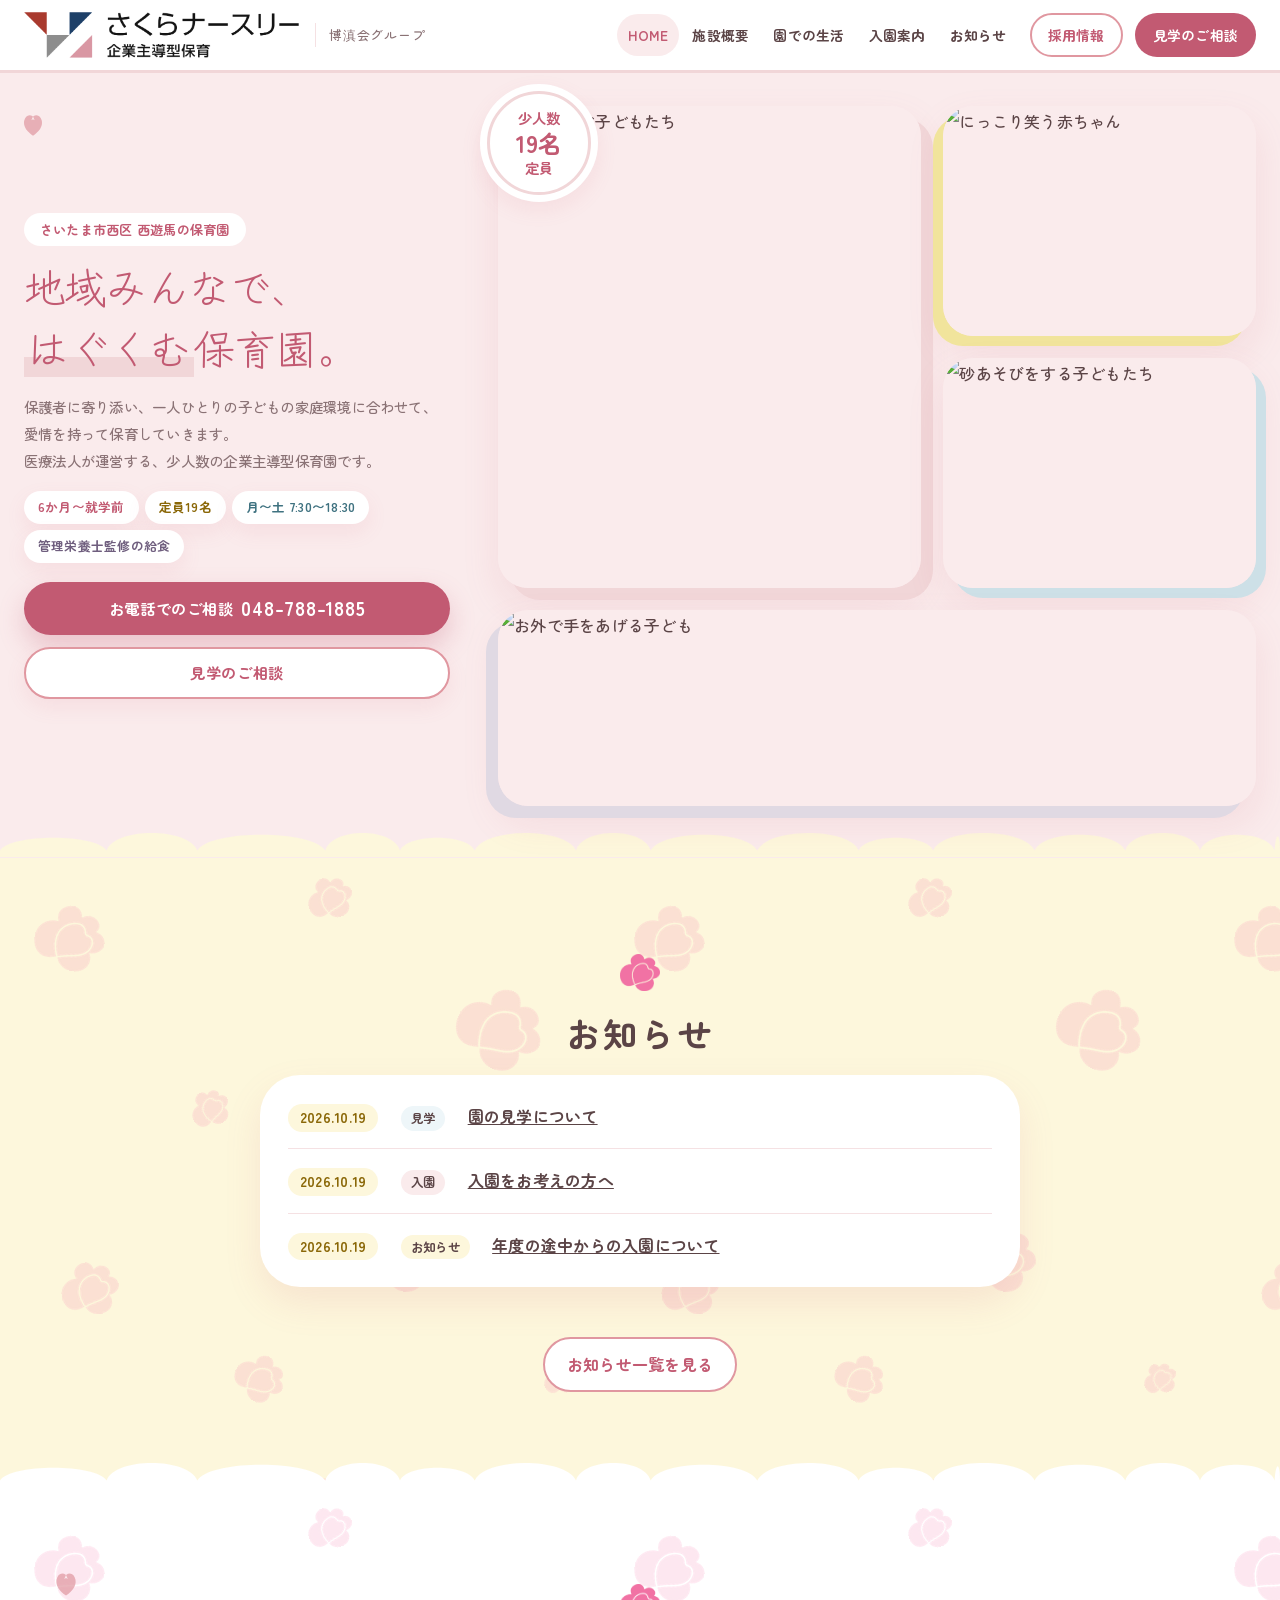
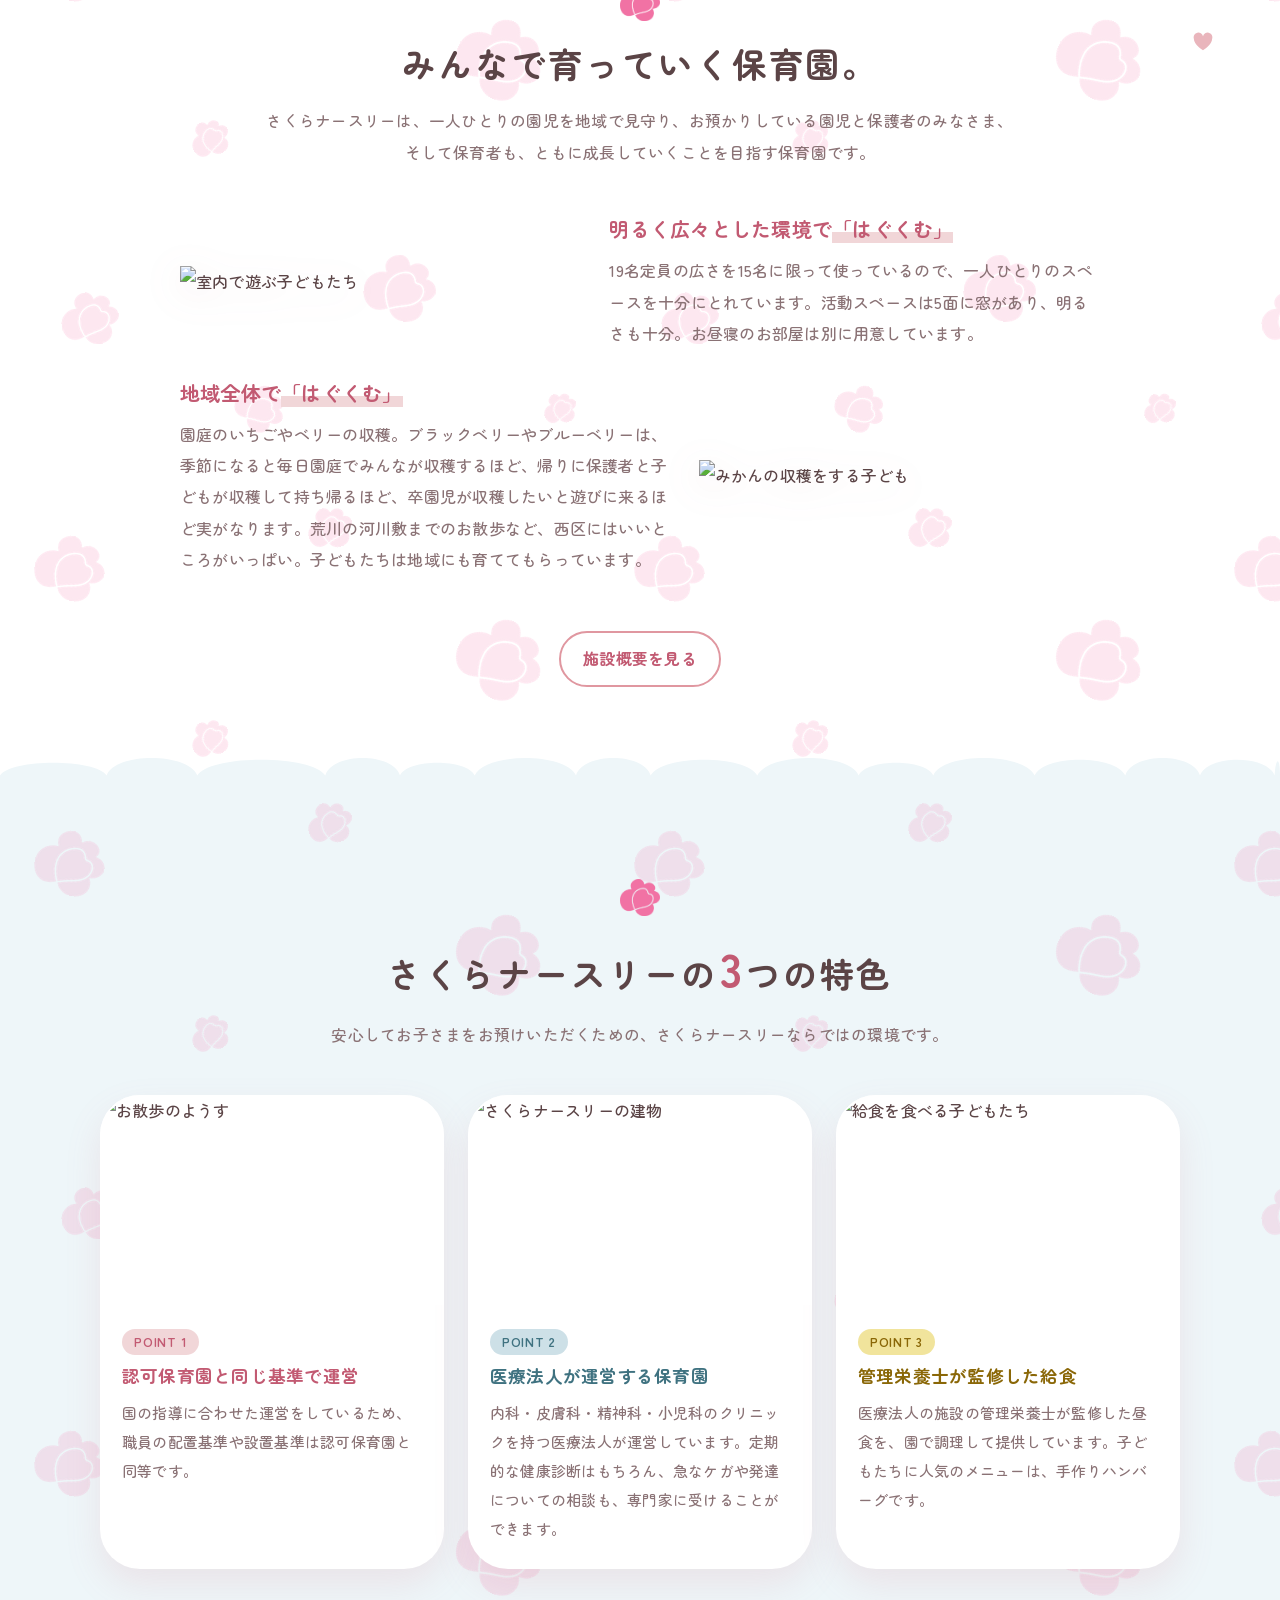
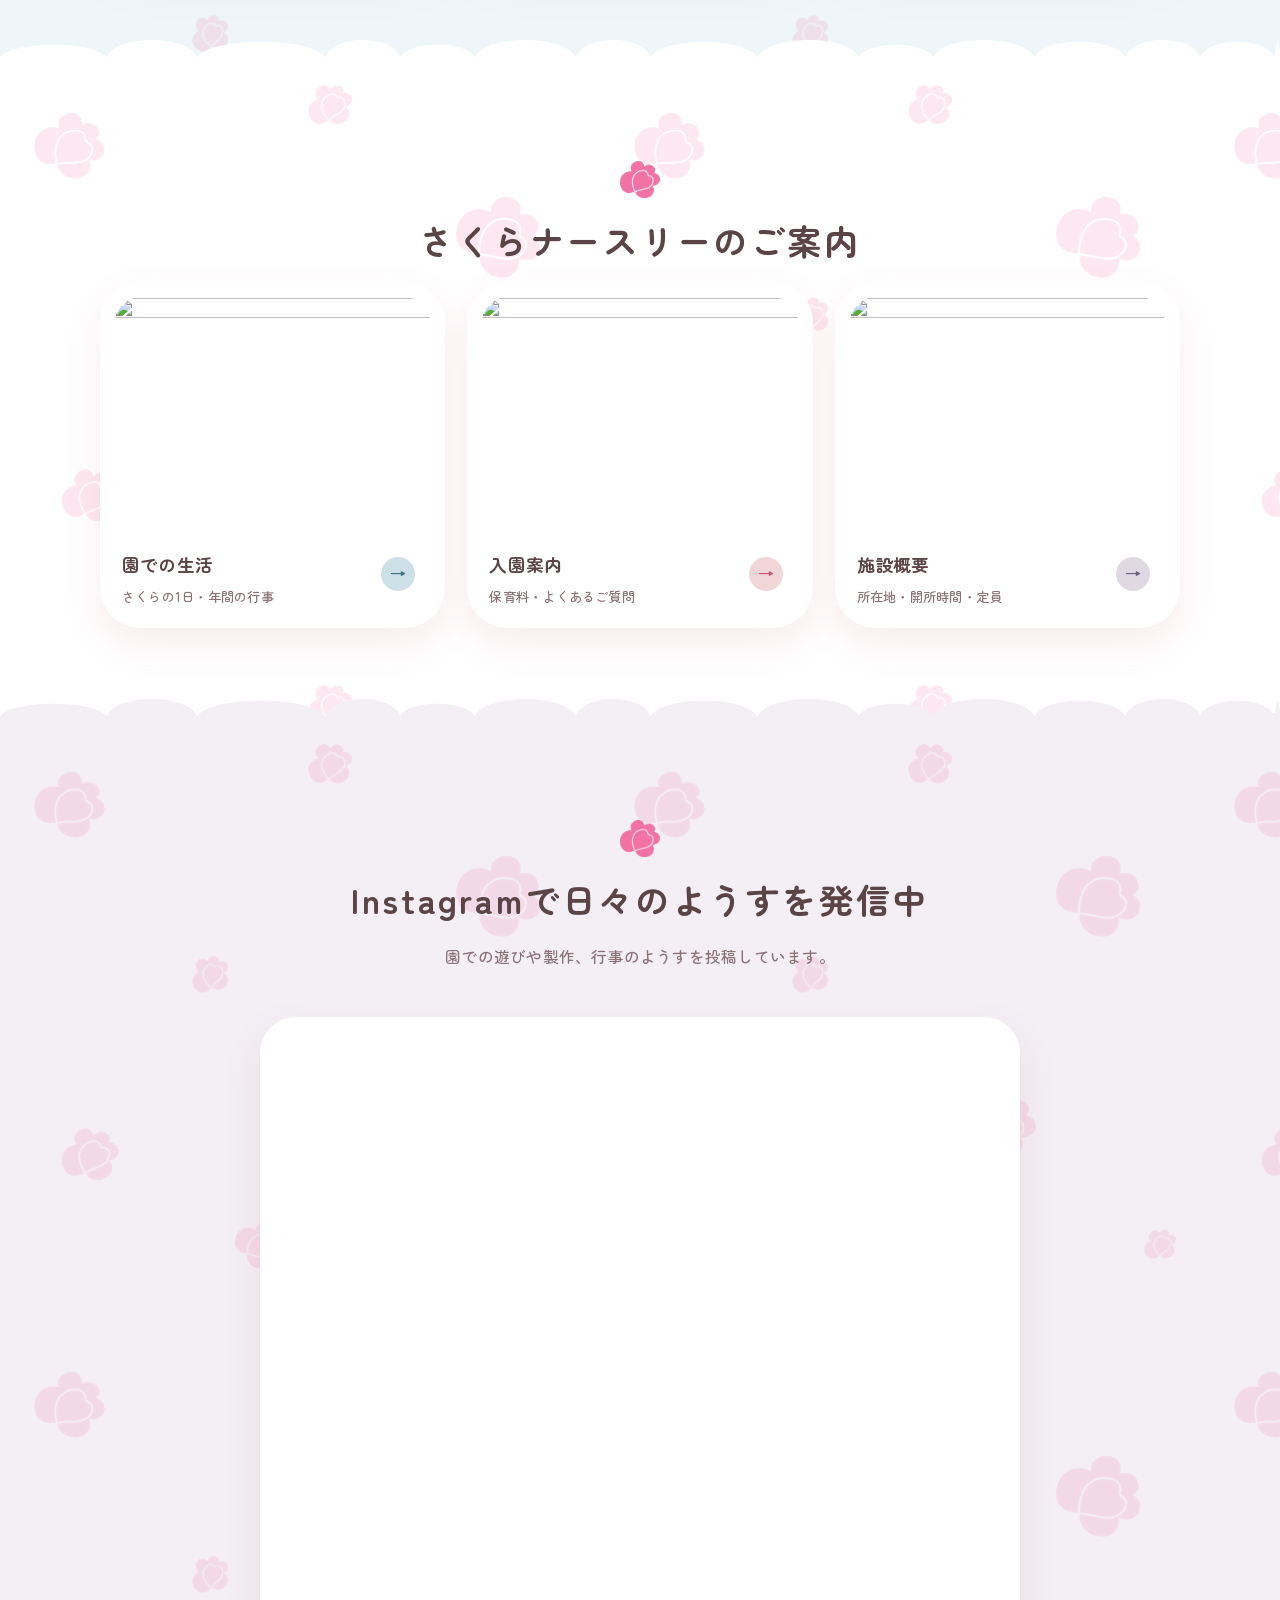
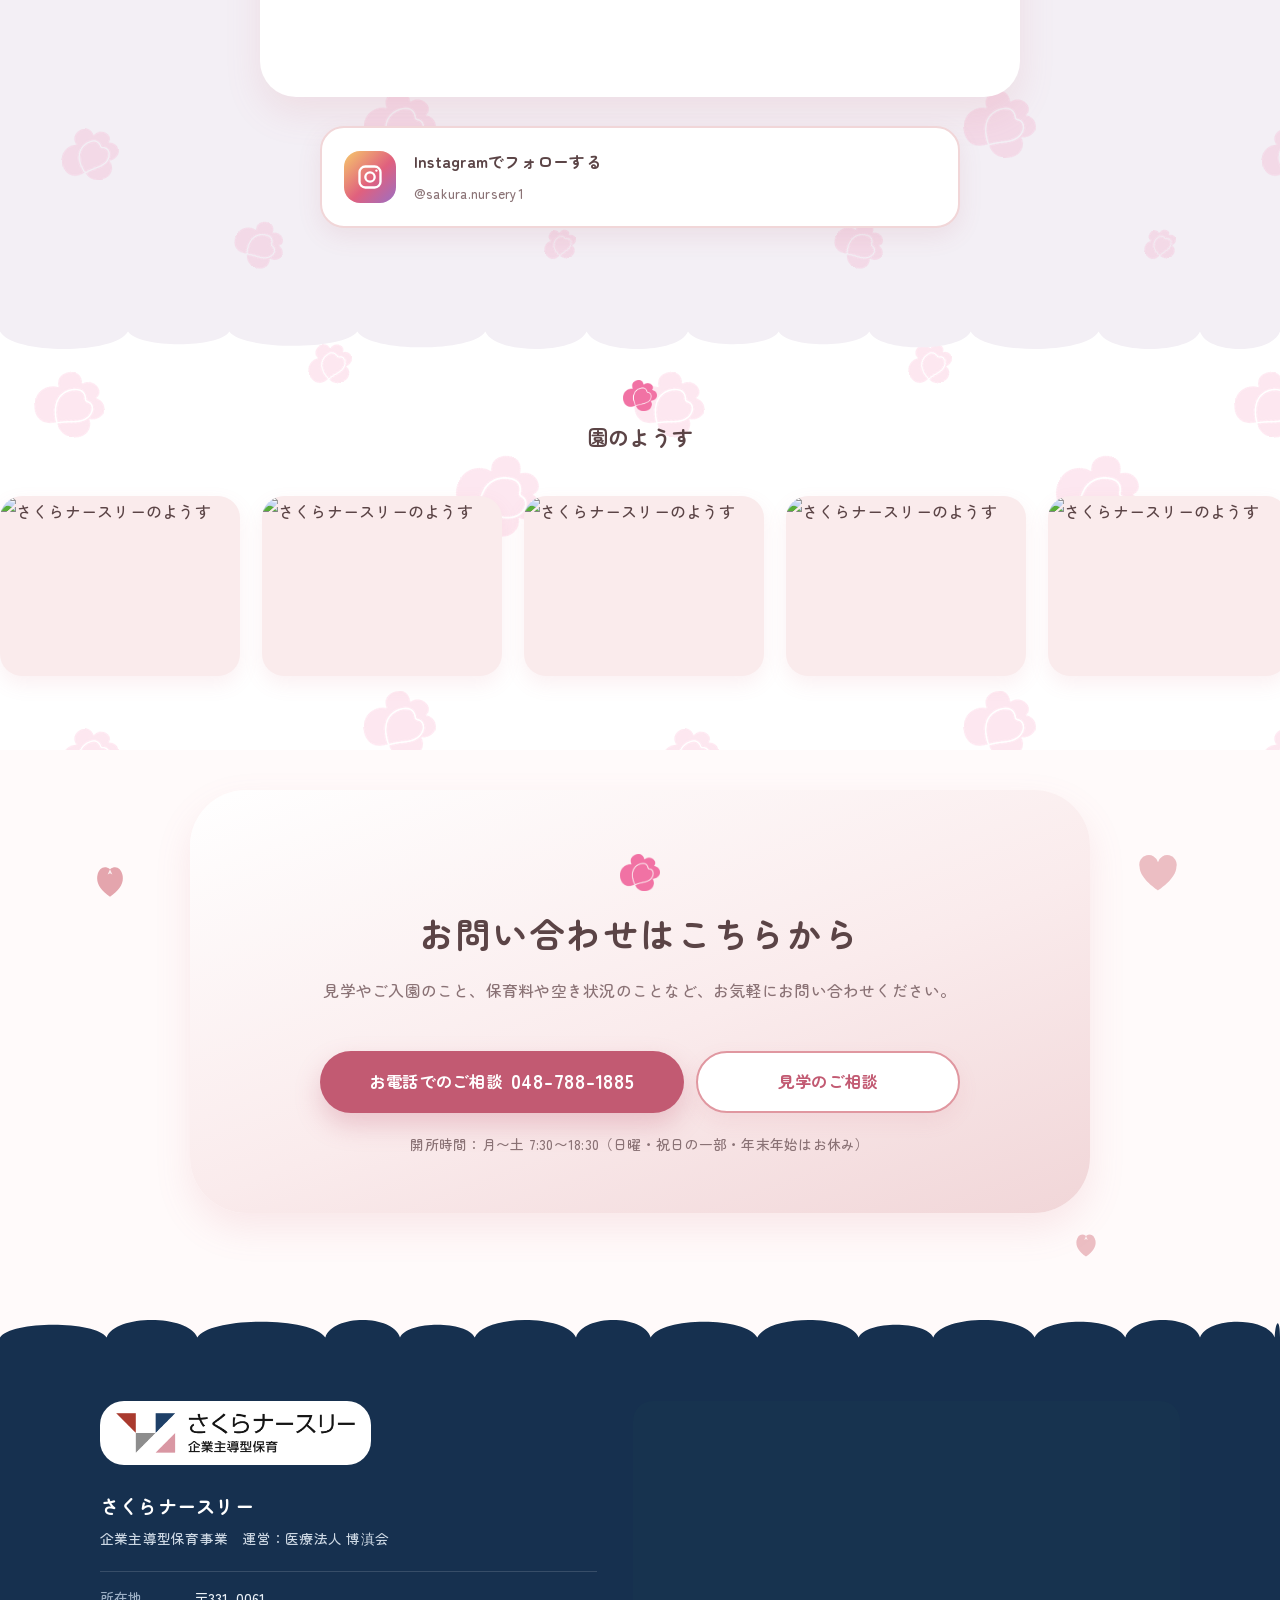
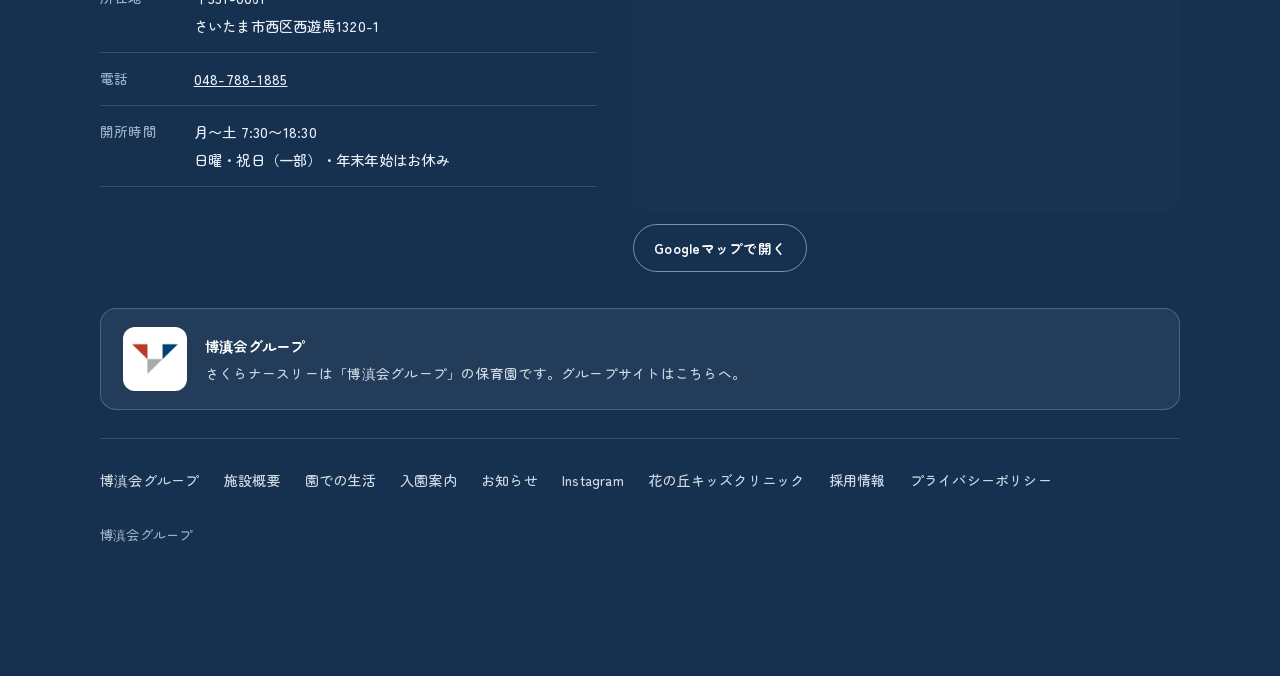
==== commit 7b875a4a: "Add files via upload" ====
--- a/index.html
+++ b/index.html
@@ -11,7 +11,7 @@
 <link rel="preconnect" href="https://fonts.gstatic.com" crossorigin>
 <link href="https://fonts.googleapis.com/css2?family=Zen+Maru+Gothic:wght@500;700&display=swap" rel="stylesheet">
 <link href="https://fonts.googleapis.com/css2?family=Zen+Kurenaido&display=swap&text=%E3%80%81%E3%80%82%E3%81%8F%E3%81%90%E3%81%A7%E3%81%AA%E3%81%AF%E3%81%BF%E3%82%80%E3%82%93%E4%BF%9D%E5%9C%92%E5%9C%B0%E5%9F%9F%E8%82%B2" rel="stylesheet">
-<link rel="stylesheet" href="style.css?v=202610300845">
+<link rel="stylesheet" href="style.css?v=202610301143">
 </head>
 <body>
 <!--
@@ -105,7 +105,7 @@
       </div>
       <div class="hagu__item">
         <div class="hagu__pic"><img src="https://hakushinkai.jp/wp-content/themes/hakushinkai/inc/images/abd2.png" alt="みかんの収穫をする子ども" loading="lazy"></div>
-        <div class="hagu__body"><h3>地域全体で<em>「はぐくむ」</em></h3><p>近くの農家さんの畑を使わせてもらう収穫体験、園庭のいちごの収穫、荒川の河川敷までのお散歩など、西区にはいいところがいっぱい。子どもたちは地域にも育ててもらっています。</p></div>
+        <div class="hagu__body"><h3>地域全体で<em>「はぐくむ」</em></h3><p>園庭のいちごやベリーの収穫。ブラックベリーやブルーベリーは、季節になると毎日園庭でみんなが収穫するほど、帰りに保護者と子どもが収穫して持ち帰るほど、卒園児が収穫したいと遊びに来るほど実がなります。荒川の河川敷までのお散歩など、西区にはいいところがいっぱい。子どもたちは地域にも育ててもらっています。</p></div>
       </div>
     </div>
     <p class="center" style="margin-top:2.4em"><a class="linkbtn" href="about.html">施設概要を見る</a></p>
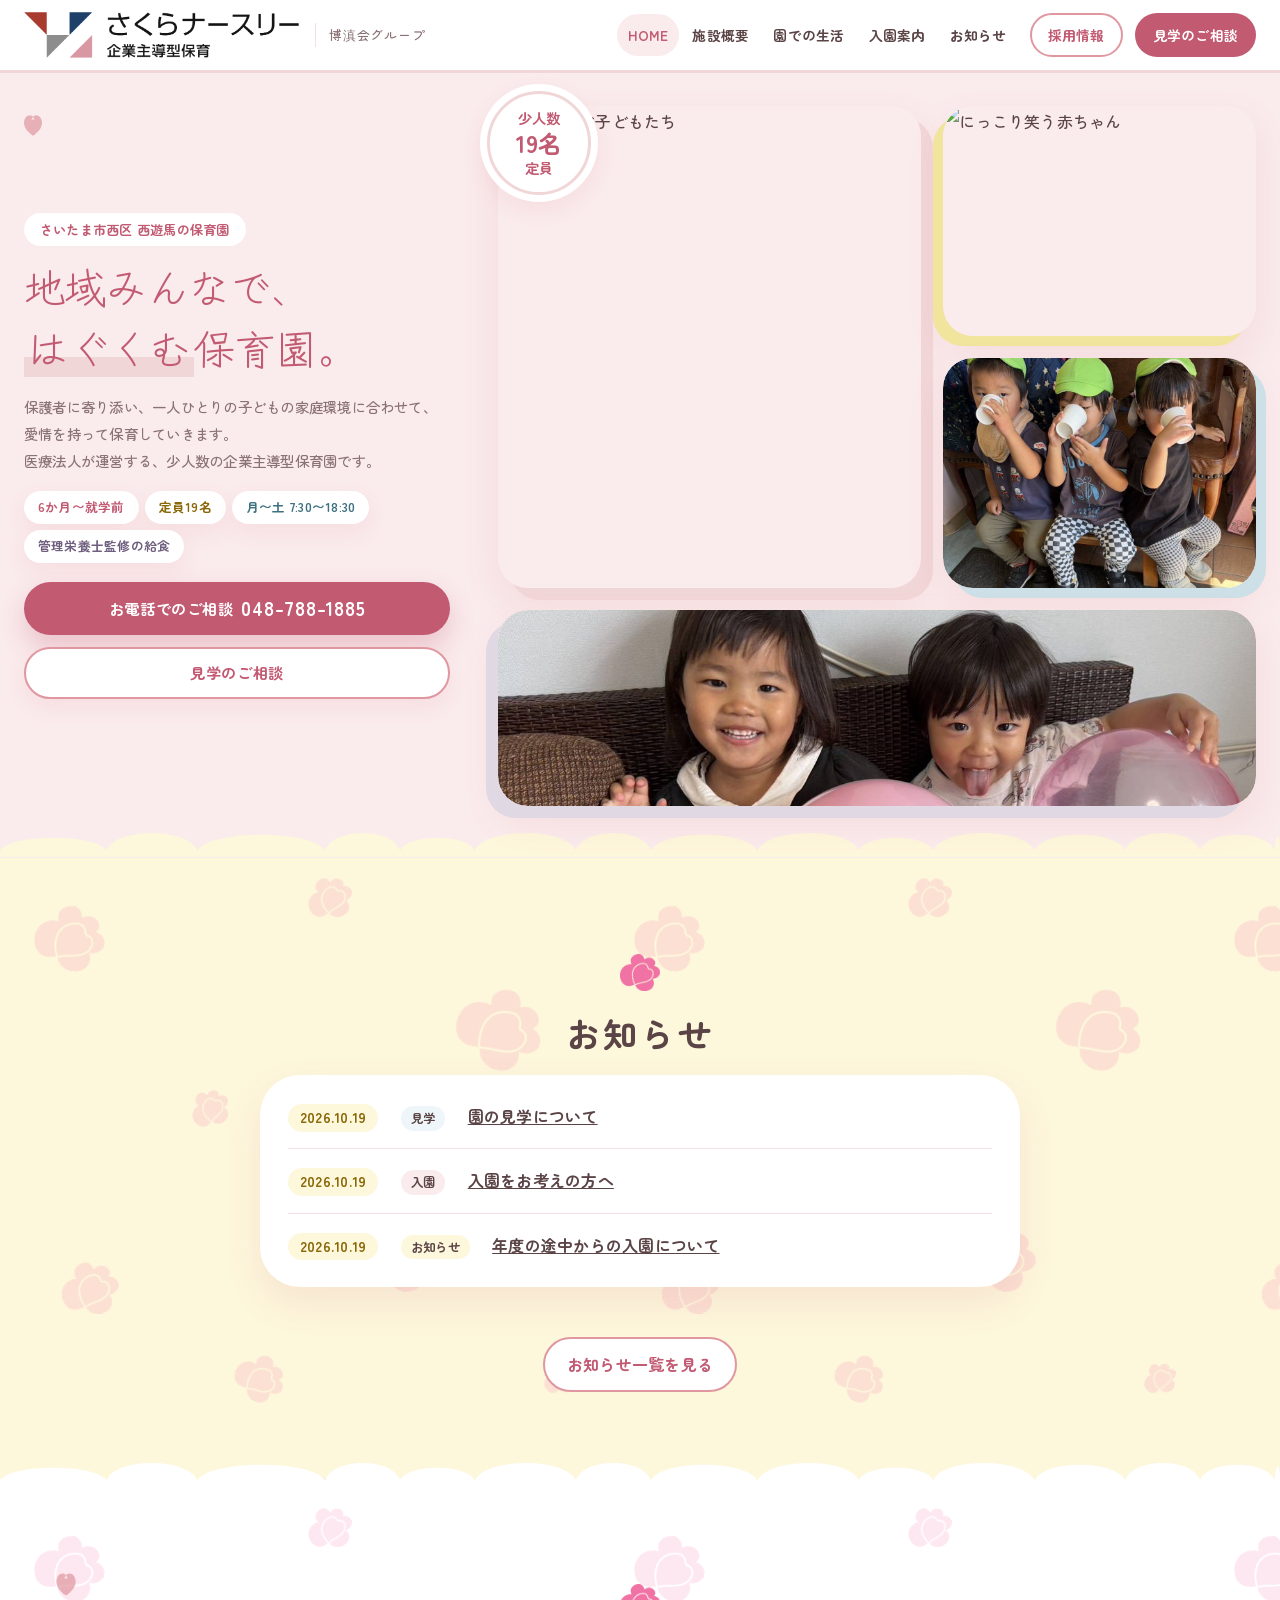
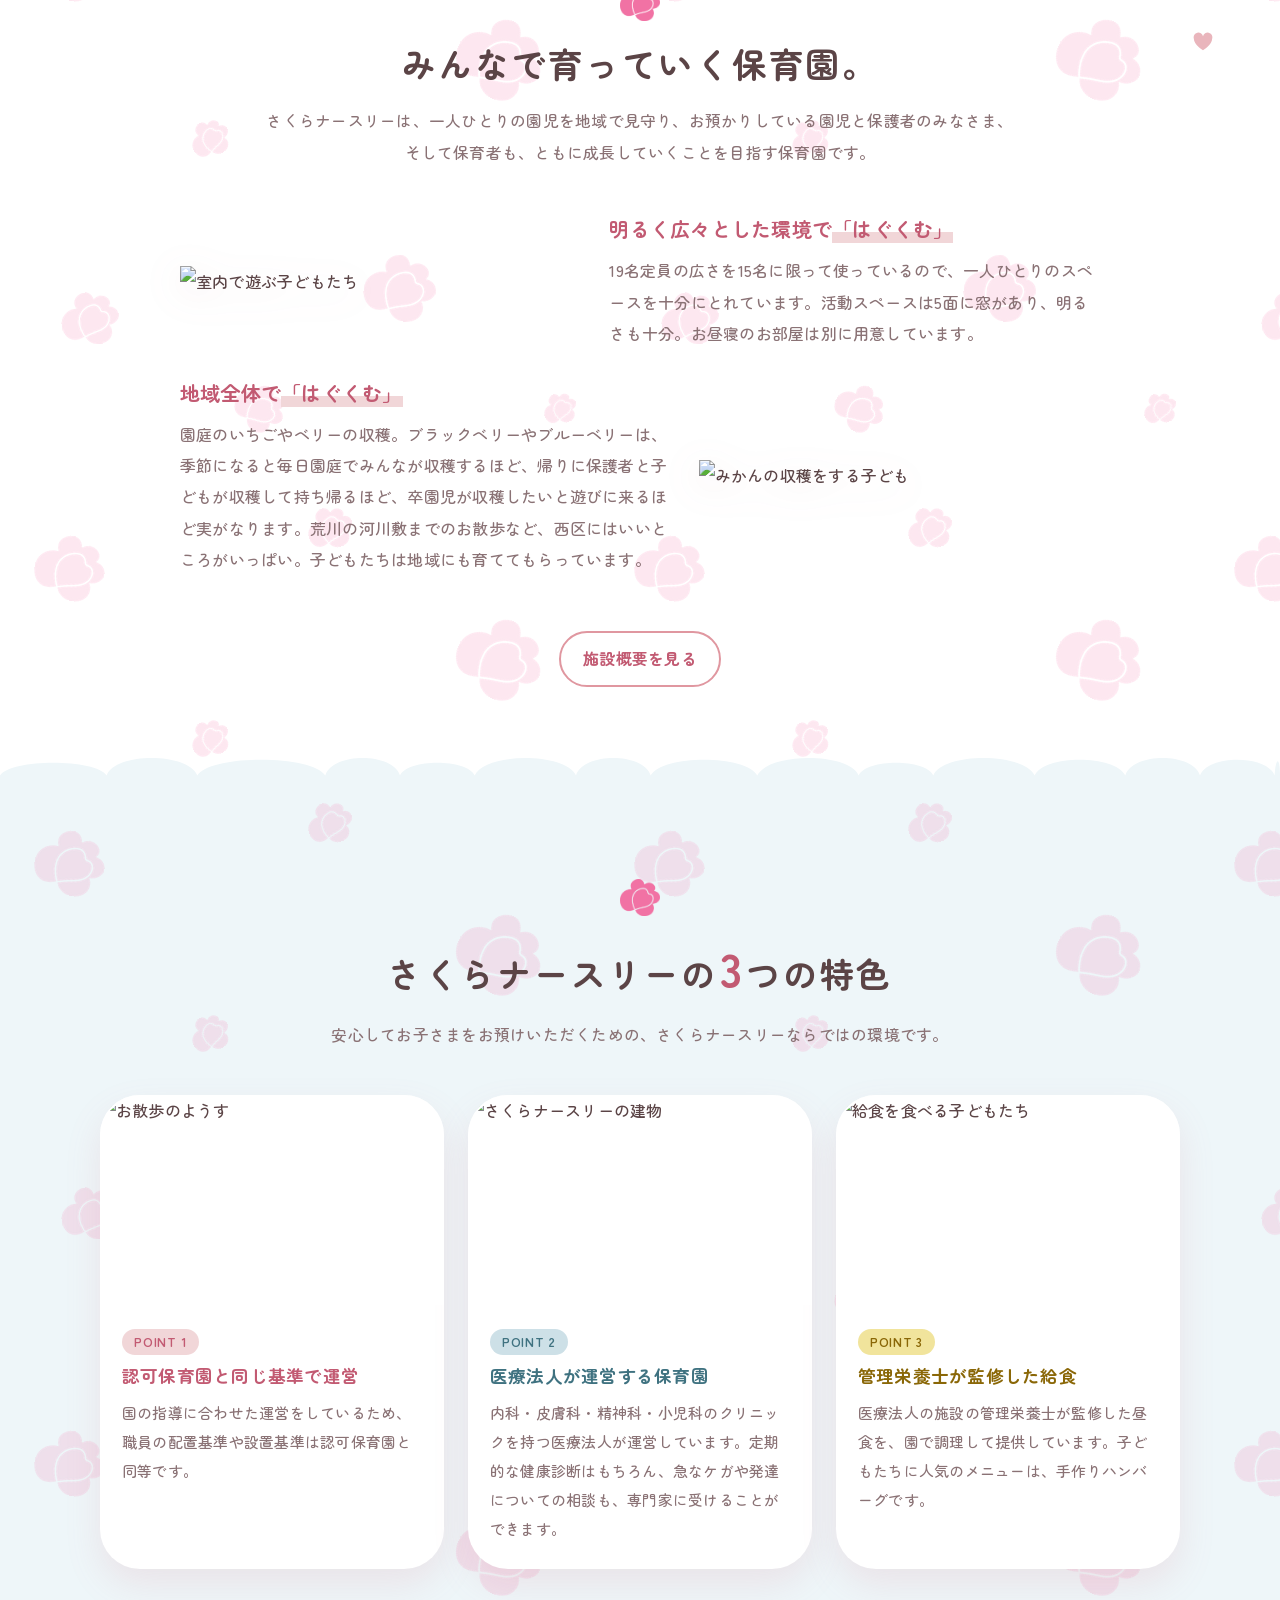
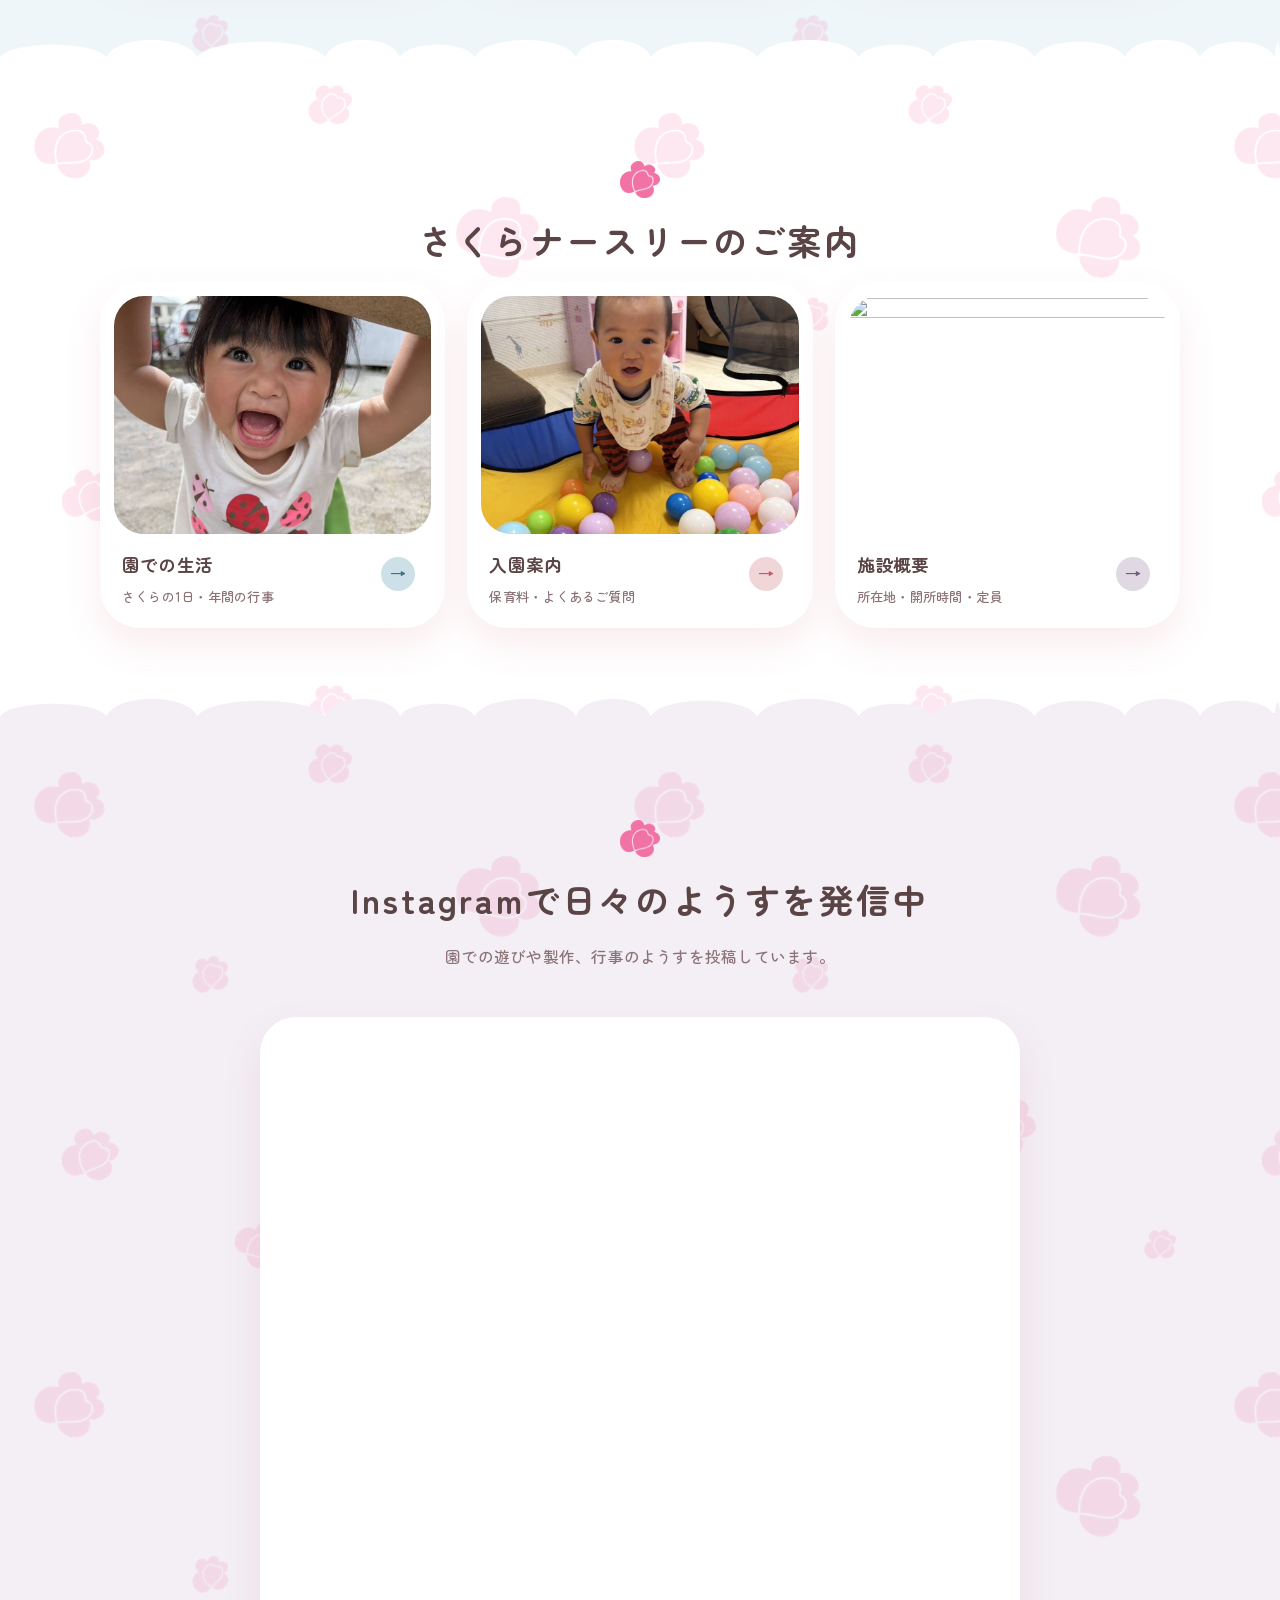
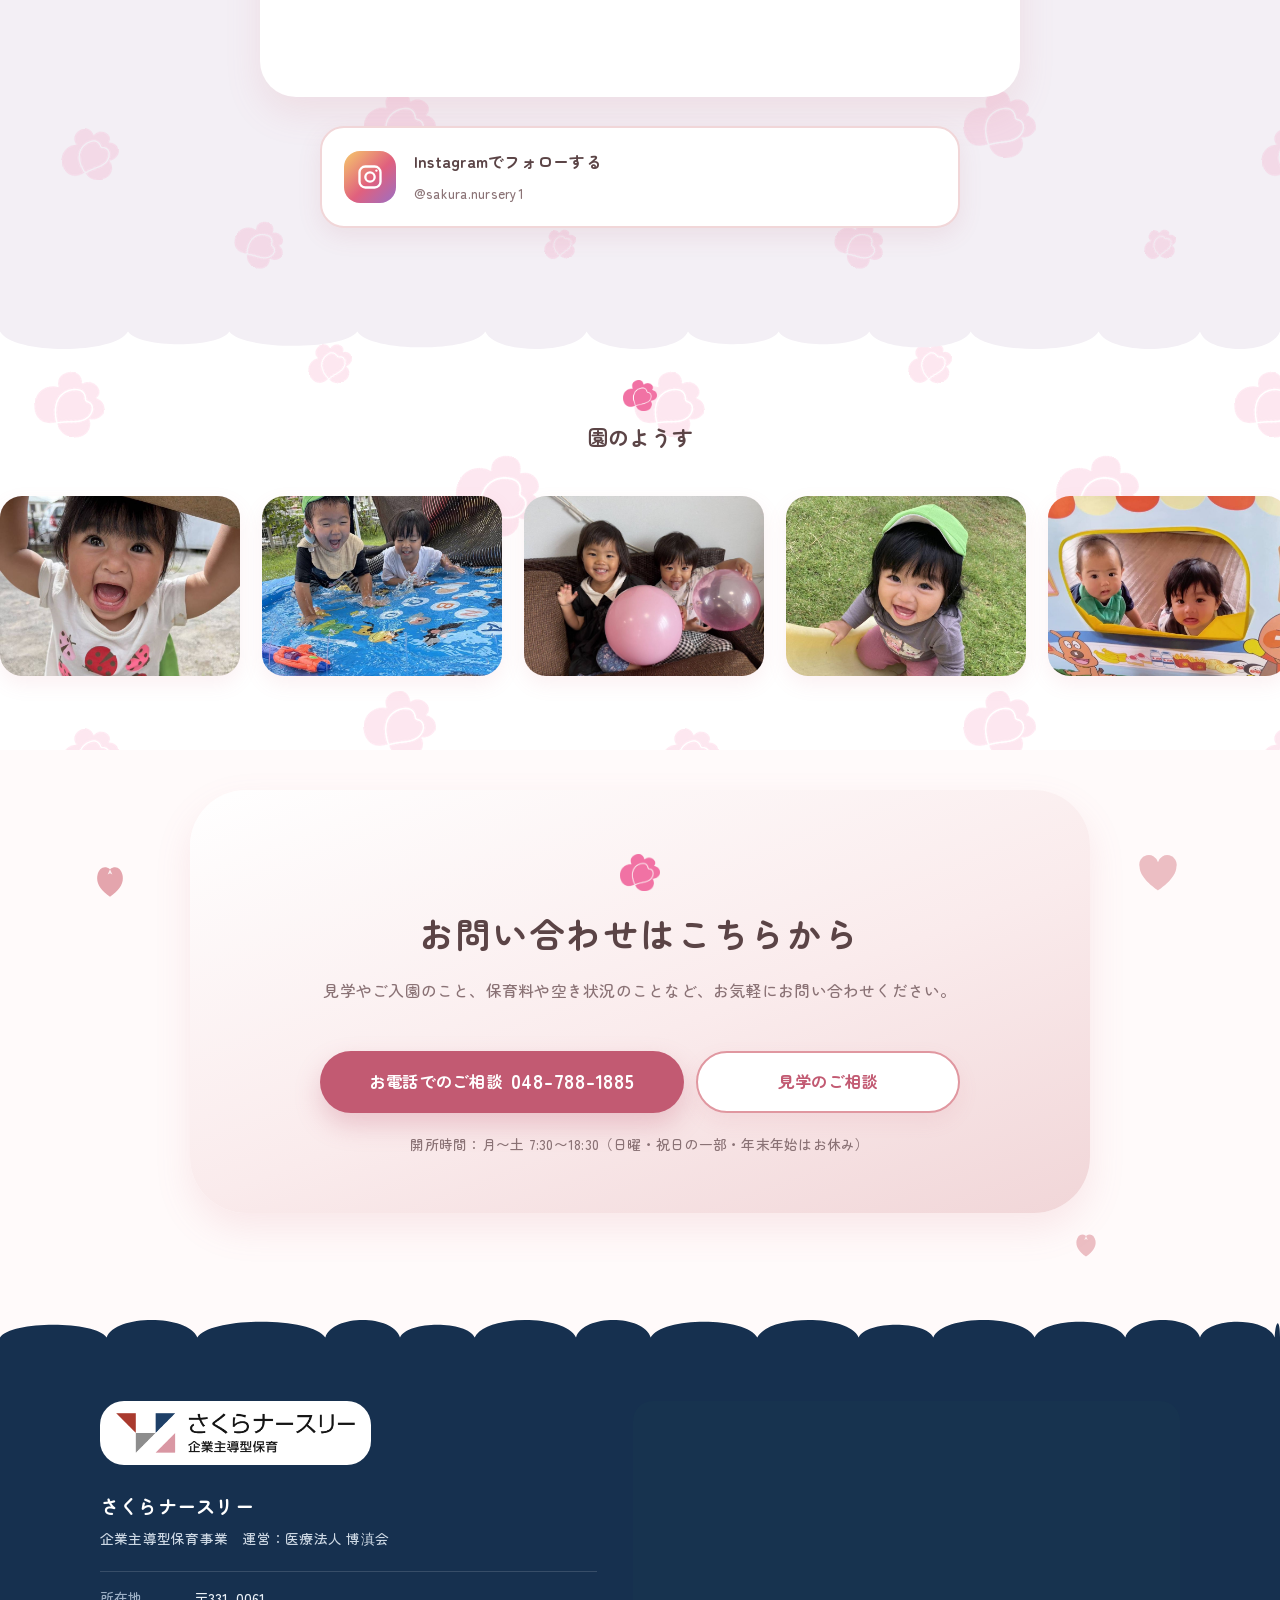
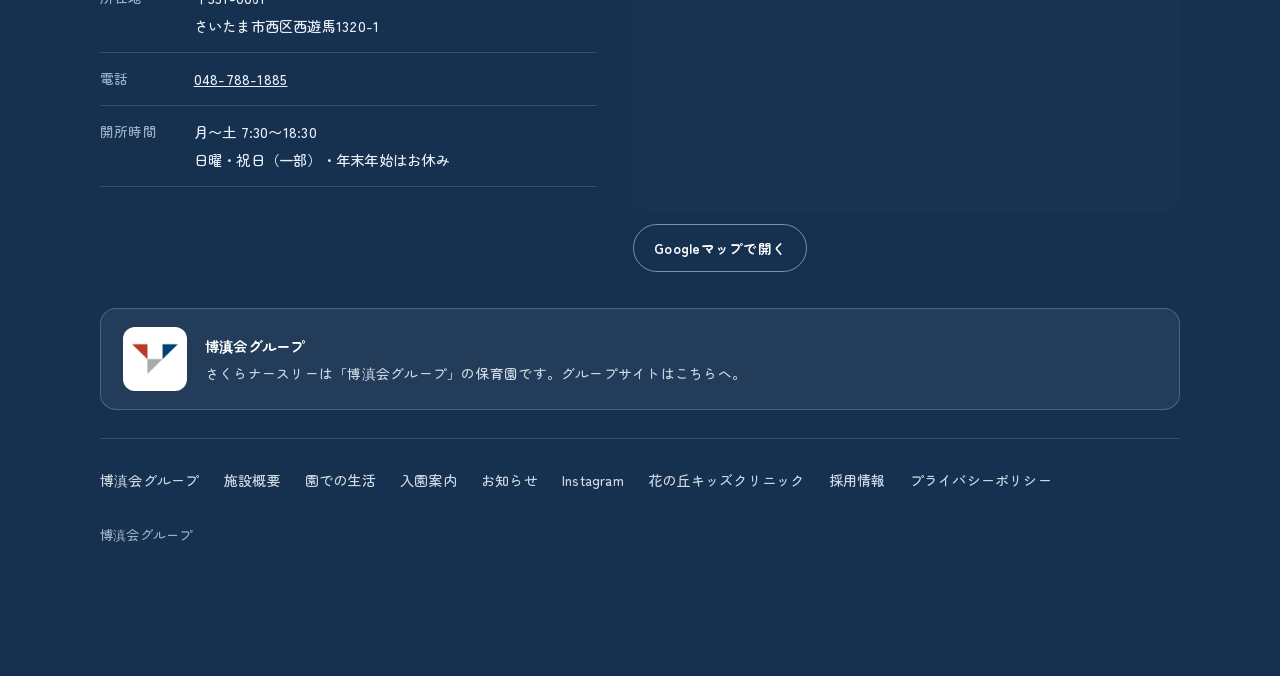
==== commit ac8a7241: "Add files via upload" ====
--- a/index.html
+++ b/index.html
@@ -11,7 +11,7 @@
 <link rel="preconnect" href="https://fonts.gstatic.com" crossorigin>
 <link href="https://fonts.googleapis.com/css2?family=Zen+Maru+Gothic:wght@500;700&display=swap" rel="stylesheet">
 <link href="https://fonts.googleapis.com/css2?family=Zen+Kurenaido&display=swap&text=%E3%80%81%E3%80%82%E3%81%8F%E3%81%90%E3%81%A7%E3%81%AA%E3%81%AF%E3%81%BF%E3%82%80%E3%82%93%E4%BF%9D%E5%9C%92%E5%9C%B0%E5%9F%9F%E8%82%B2" rel="stylesheet">
-<link rel="stylesheet" href="style.css?v=202610301143">
+<link rel="stylesheet" href="style.css?v=202610301545">
 </head>
 <body>
 <!--
@@ -75,8 +75,8 @@
       <div class="collage">
         <figure class="pic c-a"><img src="https://hakushinkai.jp/wp-content/themes/hakushinkai/inc/images/slider3.jpg" alt="仲よく遊ぶ子どもたち"></figure>
         <figure class="pic c-b"><img src="https://hakushinkai.jp/wp-content/themes/hakushinkai/inc/images/slider2.jpg" alt="にっこり笑う赤ちゃん"></figure>
-        <figure class="pic c-c"><img src="https://hakushinkai.jp/wp-content/themes/hakushinkai/inc/images/slider6.jpg" alt="砂あそびをする子どもたち"></figure>
-        <figure class="pic c-d"><img src="https://hakushinkai.jp/wp-content/themes/hakushinkai/inc/images/slider5.jpg" alt="お外で手をあげる子ども"></figure>
+        <figure class="pic c-c"><img src="photo-5941.jpg" alt="並んでお茶を飲む子どもたち"></figure>
+        <figure class="pic c-d"><img src="photo-5913.jpg" alt="ボールを持ってにっこり笑う子どもたち"></figure>
       </div>
     </div>
   </div>
@@ -139,8 +139,8 @@
   <div class="wrap">
     <h2 class="h2" id="tiles-title"><span>さくらナースリーの</span><span>ご案内</span></h2>
     <div class="tiles">
-      <a class="tile k-sky" href="life.html"><img src="https://hakushinkai.jp/wp-content/themes/hakushinkai/inc/images/Rectangle%2062.png" alt="" loading="lazy"><span class="tile__t">園での生活<small>さくらの1日・年間の行事</small></span></a>
-      <a class="tile k-pink" href="guide.html"><img src="https://hakushinkai.jp/wp-content/themes/hakushinkai/inc/images/Rectangle%2045.png" alt="" loading="lazy"><span class="tile__t">入園案内<small>保育料・よくあるご質問</small></span></a>
+      <a class="tile k-sky" href="life.html"><img src="photo-5929.jpg" alt="" loading="lazy"><span class="tile__t">園での生活<small>さくらの1日・年間の行事</small></span></a>
+      <a class="tile k-pink" href="guide.html"><img src="photo-5948.jpg" alt="" loading="lazy"><span class="tile__t">入園案内<small>保育料・よくあるご質問</small></span></a>
       <a class="tile k-pur" href="about.html"><img src="https://hakushinkai.jp/wp-content/themes/hakushinkai/inc/images/slider1.jpg" alt="" loading="lazy"><span class="tile__t">施設概要<small>所在地・開所時間・定員</small></span></a>
     </div>
   </div>
@@ -162,7 +162,7 @@
 <!-- ===== 園のようす（写真が流れる帯） ===== -->
 <section class="strip strip--nocap" aria-label="園のようす">
   <h2 class="strip__ttl">園のようす</h2>
-  <div class="strip__track"><figure class="strip__item"><img src="https://hakushinkai.jp/wp-content/themes/hakushinkai/inc/images/Rectangle%2044.png" alt="さくらナースリーのようす" loading="lazy"></figure><figure class="strip__item"><img src="https://hakushinkai.jp/wp-content/themes/hakushinkai/inc/images/Rectangle%2045.png" alt="さくらナースリーのようす" loading="lazy"></figure><figure class="strip__item"><img src="https://hakushinkai.jp/wp-content/themes/hakushinkai/inc/images/Rectangle%2046.png" alt="さくらナースリーのようす" loading="lazy"></figure><figure class="strip__item"><img src="https://hakushinkai.jp/wp-content/themes/hakushinkai/inc/images/Rectangle%2047.png" alt="さくらナースリーのようす" loading="lazy"></figure><figure class="strip__item"><img src="https://hakushinkai.jp/wp-content/themes/hakushinkai/inc/images/Rectangle%2048.png" alt="さくらナースリーのようす" loading="lazy"></figure><figure class="strip__item"><img src="https://hakushinkai.jp/wp-content/themes/hakushinkai/inc/images/Rectangle%2049.png" alt="さくらナースリーのようす" loading="lazy"></figure><figure class="strip__item"><img src="https://hakushinkai.jp/wp-content/themes/hakushinkai/inc/images/Rectangle%2051.png" alt="さくらナースリーのようす" loading="lazy"></figure><figure class="strip__item"><img src="https://hakushinkai.jp/wp-content/themes/hakushinkai/inc/images/Rectangle%2052.png" alt="さくらナースリーのようす" loading="lazy"></figure><figure class="strip__item"><img src="https://hakushinkai.jp/wp-content/themes/hakushinkai/inc/images/Rectangle%2053.png" alt="さくらナースリーのようす" loading="lazy"></figure><figure class="strip__item"><img src="https://hakushinkai.jp/wp-content/themes/hakushinkai/inc/images/Rectangle%2054.png" alt="さくらナースリーのようす" loading="lazy"></figure><figure class="strip__item"><img src="https://hakushinkai.jp/wp-content/themes/hakushinkai/inc/images/Rectangle%2055.png" alt="さくらナースリーのようす" loading="lazy"></figure><figure class="strip__item"><img src="https://hakushinkai.jp/wp-content/themes/hakushinkai/inc/images/Rectangle%2056.png" alt="さくらナースリーのようす" loading="lazy"></figure><figure class="strip__item"><img src="https://hakushinkai.jp/wp-content/themes/hakushinkai/inc/images/Rectangle%2057.png" alt="さくらナースリーのようす" loading="lazy"></figure><figure class="strip__item"><img src="https://hakushinkai.jp/wp-content/themes/hakushinkai/inc/images/Rectangle%2058.png" alt="さくらナースリーのようす" loading="lazy"></figure><figure class="strip__item"><img src="https://hakushinkai.jp/wp-content/themes/hakushinkai/inc/images/Rectangle%2059.png" alt="さくらナースリーのようす" loading="lazy"></figure><figure class="strip__item"><img src="https://hakushinkai.jp/wp-content/themes/hakushinkai/inc/images/Rectangle%2060.png" alt="さくらナースリーのようす" loading="lazy"></figure><figure class="strip__item"><img src="https://hakushinkai.jp/wp-content/themes/hakushinkai/inc/images/Rectangle%2061.png" alt="さくらナースリーのようす" loading="lazy"></figure><figure class="strip__item"><img src="https://hakushinkai.jp/wp-content/themes/hakushinkai/inc/images/Rectangle%2062.png" alt="さくらナースリーのようす" loading="lazy"></figure><div class="strip__dup" aria-hidden="true"><figure class="strip__item"><img src="https://hakushinkai.jp/wp-content/themes/hakushinkai/inc/images/Rectangle%2044.png" alt="" aria-hidden="true" loading="lazy"></figure><figure class="strip__item"><img src="https://hakushinkai.jp/wp-content/themes/hakushinkai/inc/images/Rectangle%2045.png" alt="" aria-hidden="true" loading="lazy"></figure><figure class="strip__item"><img src="https://hakushinkai.jp/wp-content/themes/hakushinkai/inc/images/Rectangle%2046.png" alt="" aria-hidden="true" loading="lazy"></figure><figure class="strip__item"><img src="https://hakushinkai.jp/wp-content/themes/hakushinkai/inc/images/Rectangle%2047.png" alt="" aria-hidden="true" loading="lazy"></figure><figure class="strip__item"><img src="https://hakushinkai.jp/wp-content/themes/hakushinkai/inc/images/Rectangle%2048.png" alt="" aria-hidden="true" loading="lazy"></figure><figure class="strip__item"><img src="https://hakushinkai.jp/wp-content/themes/hakushinkai/inc/images/Rectangle%2049.png" alt="" aria-hidden="true" loading="lazy"></figure><figure class="strip__item"><img src="https://hakushinkai.jp/wp-content/themes/hakushinkai/inc/images/Rectangle%2051.png" alt="" aria-hidden="true" loading="lazy"></figure><figure class="strip__item"><img src="https://hakushinkai.jp/wp-content/themes/hakushinkai/inc/images/Rectangle%2052.png" alt="" aria-hidden="true" loading="lazy"></figure><figure class="strip__item"><img src="https://hakushinkai.jp/wp-content/themes/hakushinkai/inc/images/Rectangle%2053.png" alt="" aria-hidden="true" loading="lazy"></figure><figure class="strip__item"><img src="https://hakushinkai.jp/wp-content/themes/hakushinkai/inc/images/Rectangle%2054.png" alt="" aria-hidden="true" loading="lazy"></figure><figure class="strip__item"><img src="https://hakushinkai.jp/wp-content/themes/hakushinkai/inc/images/Rectangle%2055.png" alt="" aria-hidden="true" loading="lazy"></figure><figure class="strip__item"><img src="https://hakushinkai.jp/wp-content/themes/hakushinkai/inc/images/Rectangle%2056.png" alt="" aria-hidden="true" loading="lazy"></figure><figure class="strip__item"><img src="https://hakushinkai.jp/wp-content/themes/hakushinkai/inc/images/Rectangle%2057.png" alt="" aria-hidden="true" loading="lazy"></figure><figure class="strip__item"><img src="https://hakushinkai.jp/wp-content/themes/hakushinkai/inc/images/Rectangle%2058.png" alt="" aria-hidden="true" loading="lazy"></figure><figure class="strip__item"><img src="https://hakushinkai.jp/wp-content/themes/hakushinkai/inc/images/Rectangle%2059.png" alt="" aria-hidden="true" loading="lazy"></figure><figure class="strip__item"><img src="https://hakushinkai.jp/wp-content/themes/hakushinkai/inc/images/Rectangle%2060.png" alt="" aria-hidden="true" loading="lazy"></figure><figure class="strip__item"><img src="https://hakushinkai.jp/wp-content/themes/hakushinkai/inc/images/Rectangle%2061.png" alt="" aria-hidden="true" loading="lazy"></figure><figure class="strip__item"><img src="https://hakushinkai.jp/wp-content/themes/hakushinkai/inc/images/Rectangle%2062.png" alt="" aria-hidden="true" loading="lazy"></figure></div></div>
+  <div class="strip__track"><figure class="strip__item"><img src="photo-5929.jpg" alt="さくらナースリーのようす" loading="lazy"></figure><figure class="strip__item"><img src="photo-5926.jpg" alt="さくらナースリーのようす" loading="lazy"></figure><figure class="strip__item"><img src="photo-5913.jpg" alt="さくらナースリーのようす" loading="lazy"></figure><figure class="strip__item"><img src="photo-5938.jpg" alt="さくらナースリーのようす" loading="lazy"></figure><figure class="strip__item"><img src="photo-5917.jpg" alt="さくらナースリーのようす" loading="lazy"></figure><figure class="strip__item"><img src="photo-5939.jpg" alt="さくらナースリーのようす" loading="lazy"></figure><figure class="strip__item"><img src="photo-5941.jpg" alt="さくらナースリーのようす" loading="lazy"></figure><figure class="strip__item"><img src="photo-5942.jpg" alt="さくらナースリーのようす" loading="lazy"></figure><figure class="strip__item"><img src="photo-5948.jpg" alt="さくらナースリーのようす" loading="lazy"></figure><figure class="strip__item"><img src="photo-5953.jpg" alt="さくらナースリーのようす" loading="lazy"></figure><figure class="strip__item"><img src="photo-5950.jpg" alt="さくらナースリーのようす" loading="lazy"></figure><figure class="strip__item"><img src="photo-5955.jpg" alt="さくらナースリーのようす" loading="lazy"></figure><figure class="strip__item"><img src="photo-5956.jpg" alt="さくらナースリーのようす" loading="lazy"></figure><figure class="strip__item"><img src="photo-5940.jpg" alt="さくらナースリーのようす" loading="lazy"></figure><div class="strip__dup" aria-hidden="true"><figure class="strip__item"><img src="photo-5929.jpg" alt="" aria-hidden="true" loading="lazy"></figure><figure class="strip__item"><img src="photo-5926.jpg" alt="" aria-hidden="true" loading="lazy"></figure><figure class="strip__item"><img src="photo-5913.jpg" alt="" aria-hidden="true" loading="lazy"></figure><figure class="strip__item"><img src="photo-5938.jpg" alt="" aria-hidden="true" loading="lazy"></figure><figure class="strip__item"><img src="photo-5917.jpg" alt="" aria-hidden="true" loading="lazy"></figure><figure class="strip__item"><img src="photo-5939.jpg" alt="" aria-hidden="true" loading="lazy"></figure><figure class="strip__item"><img src="photo-5941.jpg" alt="" aria-hidden="true" loading="lazy"></figure><figure class="strip__item"><img src="photo-5942.jpg" alt="" aria-hidden="true" loading="lazy"></figure><figure class="strip__item"><img src="photo-5948.jpg" alt="" aria-hidden="true" loading="lazy"></figure><figure class="strip__item"><img src="photo-5953.jpg" alt="" aria-hidden="true" loading="lazy"></figure><figure class="strip__item"><img src="photo-5950.jpg" alt="" aria-hidden="true" loading="lazy"></figure><figure class="strip__item"><img src="photo-5955.jpg" alt="" aria-hidden="true" loading="lazy"></figure><figure class="strip__item"><img src="photo-5956.jpg" alt="" aria-hidden="true" loading="lazy"></figure><figure class="strip__item"><img src="photo-5940.jpg" alt="" aria-hidden="true" loading="lazy"></figure></div></div>
 </section>
 <!-- ===== 最後のご相談 ===== -->
 <section class="cta" aria-labelledby="cta-title">
--- a/style.css
+++ b/style.css
@@ -1289,3 +1289,9 @@
 @media (max-width:760px){ .igbox{ border-radius:28px; padding:6px; } .igbox iframe{ height:560px; border-radius:22px; } }
 #instagram .insta{ margin-top:1.8em; }
 .more summary:focus:not(:focus-visible){ outline:none; }
+/* 新しい写真（縦長が多い）の切り取り位置：顔が切れないよう少し上寄せ */
+.c-d img{ object-position:50% 38%; }
+.strip__item img, .pola img, .tile img, .about-photo img, .what__pic img, .pic img{ object-position:50% 30%; }
+/* 縦長の写真でカードが伸びないよう、文章の高さに合わせて切り取る */
+.what__pic{ position:relative; min-height:260px; }
+.what__pic img{ position:absolute; inset:0; width:100%; height:100%; min-height:0; }
